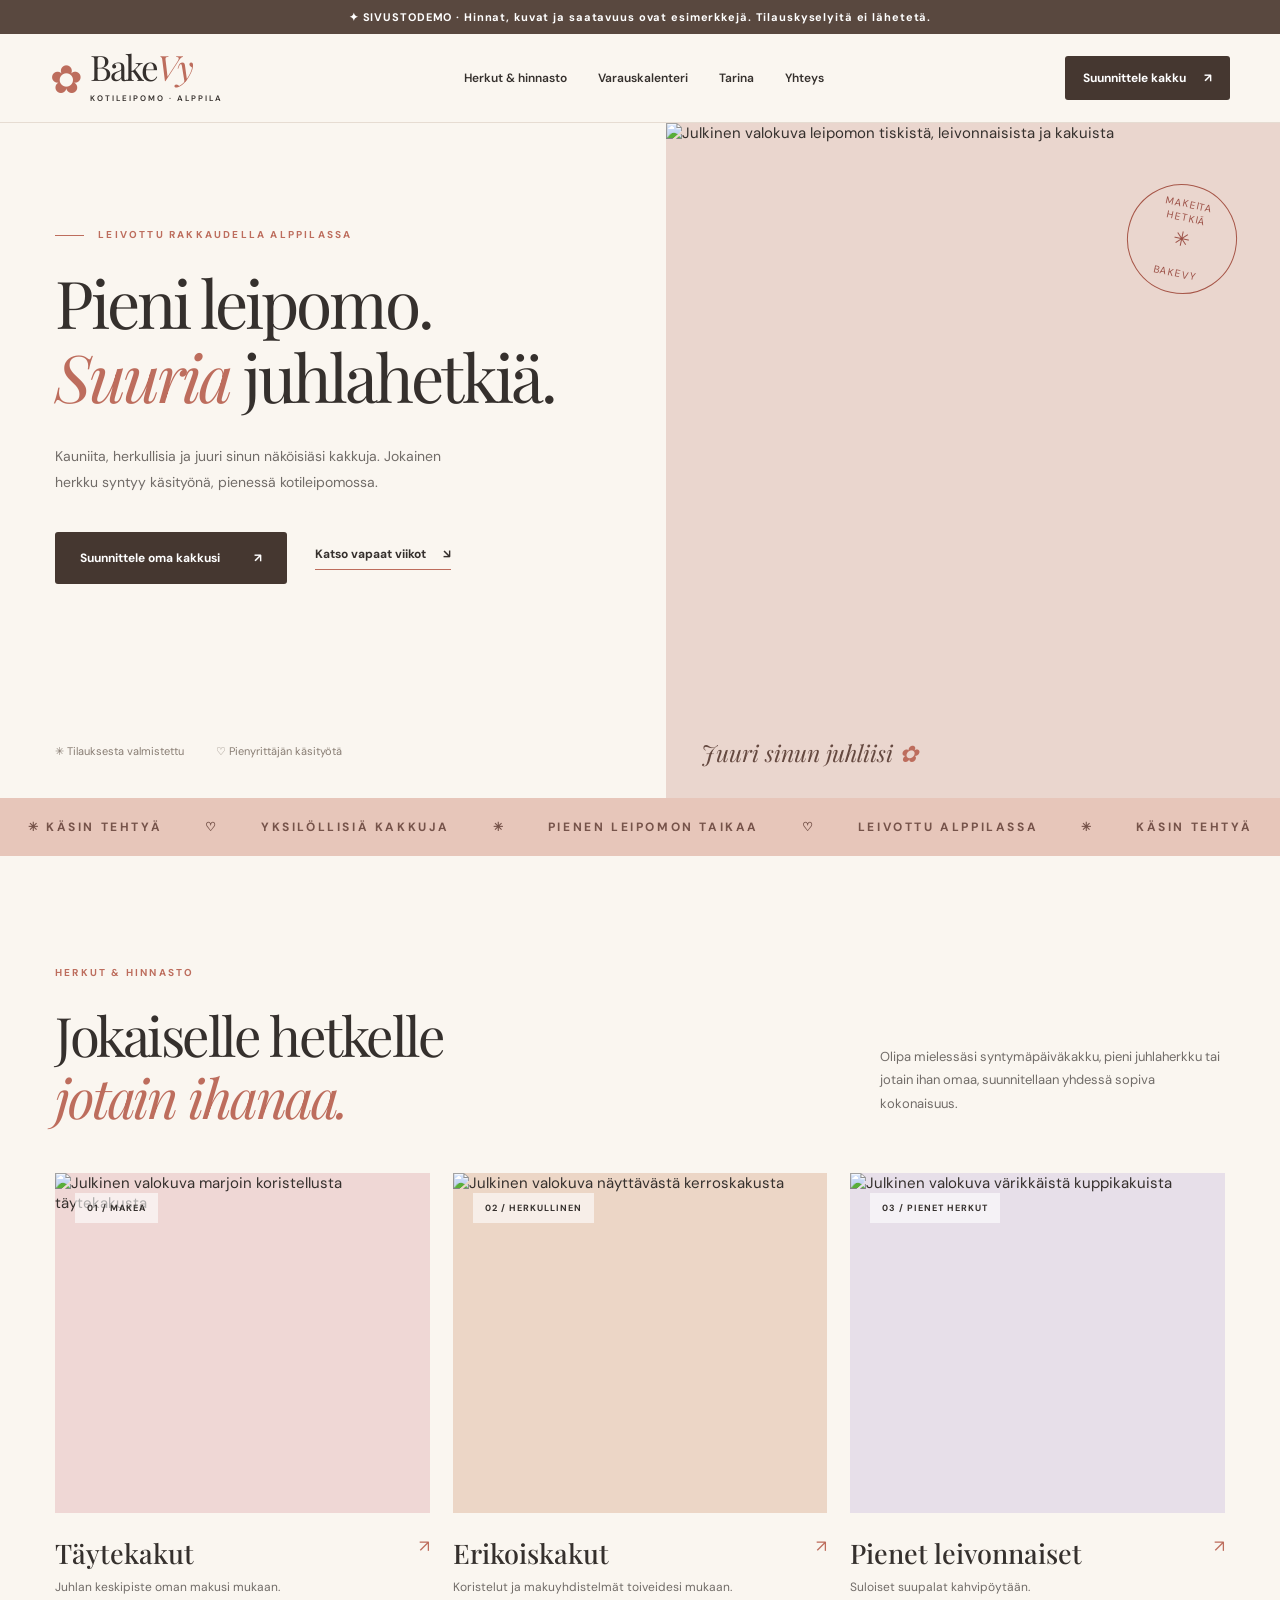
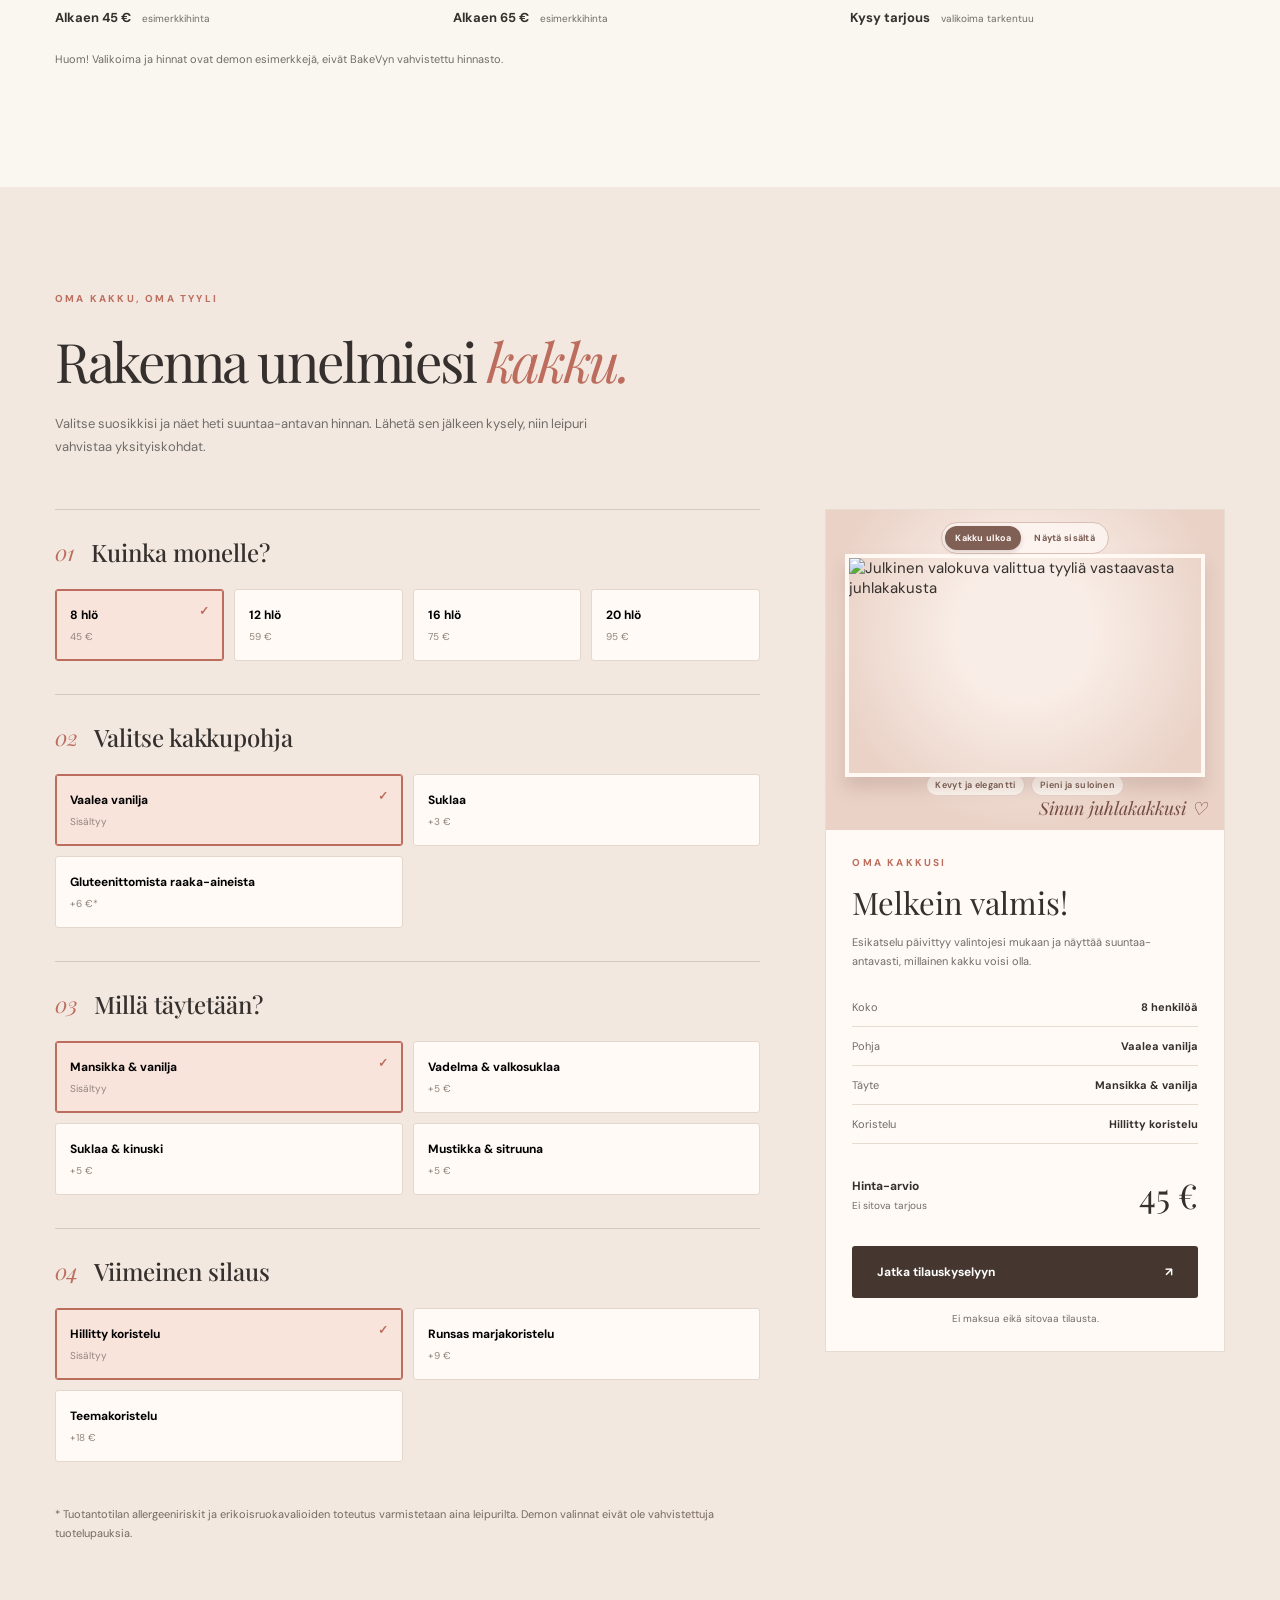
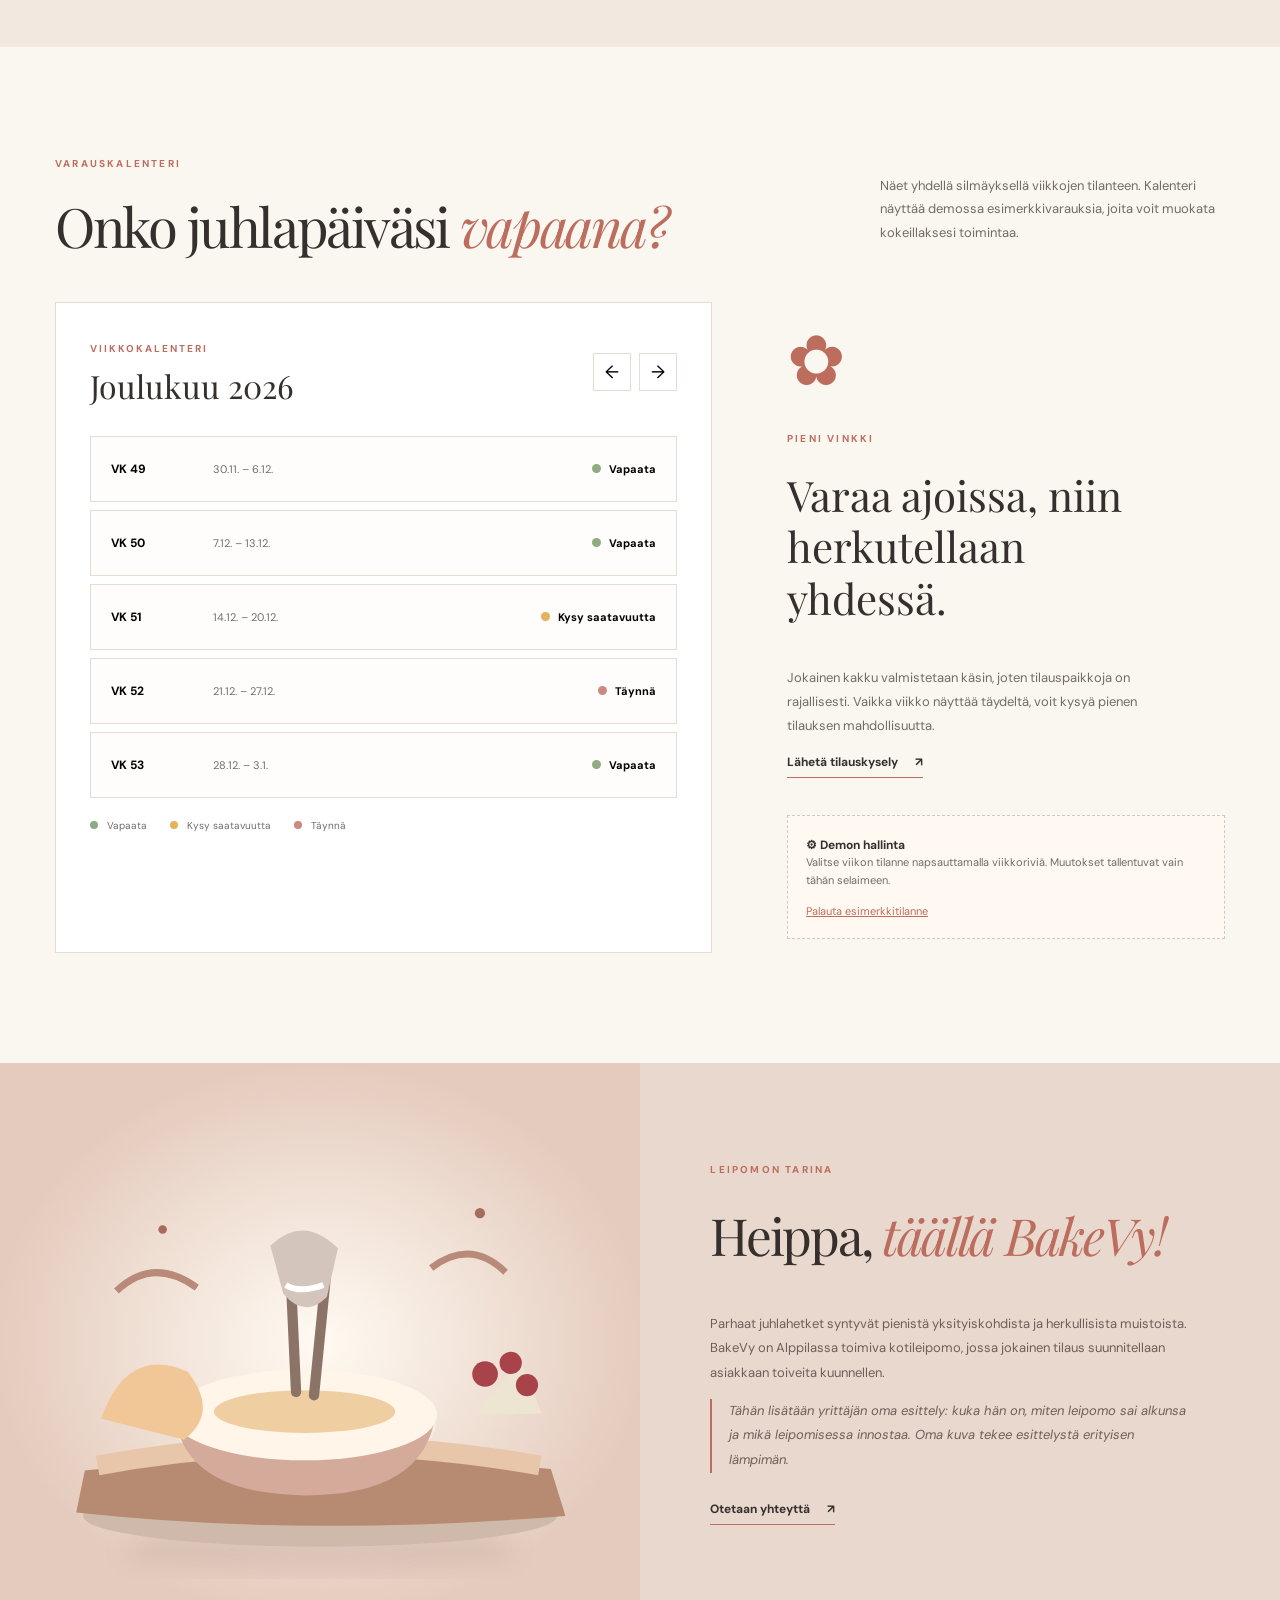
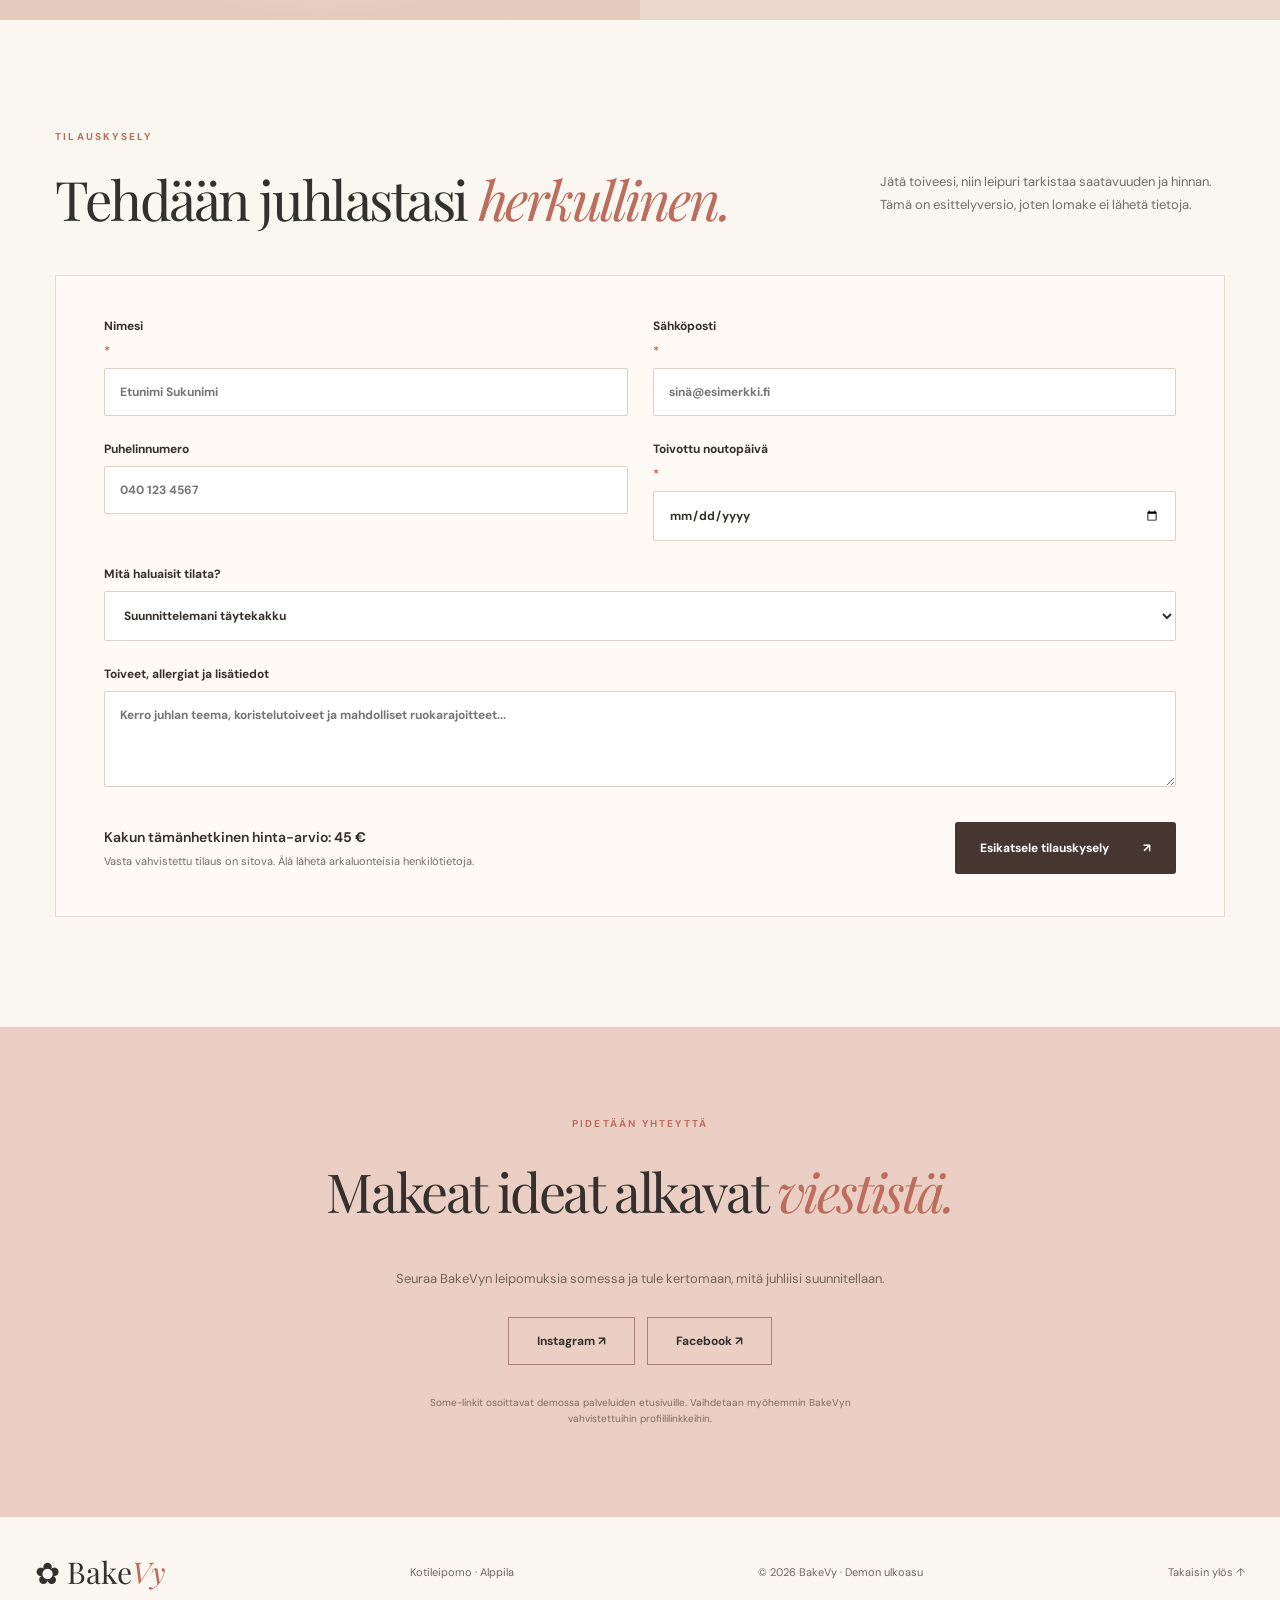
==== index.html @ 038b94c4 "Initial BakeVy demo" ====
<!doctype html>
<html lang="fi">
<head>
<meta charset="utf-8"><meta name="viewport" content="width=device-width, initial-scale=1"><meta name="theme-color" content="#f6eee6">
<title>BakeVy | Kotileipomo Alppilassa</title><meta name="description" content="BakeVy – käsintehtyjä kakkuja ja herkkuja Alppilasta. Suunnittele kakku ja lähetä tilauskysely.">
<link rel="stylesheet" href="styles.css">
</head>
<body>
<div class="demo-banner">✦ SIVUSTODEMO · Hinnat, kuvat ja saatavuus ovat esimerkkejä. Tilauskyselyitä ei lähetetä.</div>
<header class="site-header"><div class="navwrap"><a href="#alku" class="brand" aria-label="BakeVy etusivu"><span class="brand-icon">✿</span><span>Bake<span class="brand-italic">Vy</span><small>KOTILEIPOMO · ALPPILA</small></span></a><nav id="nav" aria-label="Päävalikko"><a href="#herkut">Herkut & hinnasto</a><a href="#kalenteri">Varauskalenteri</a><a href="#tarina">Tarina</a><a href="#yhteys">Yhteys</a></nav><div class="head-actions"><a href="#suunnittele" class="btn btn-dark small">Suunnittele kakku <span>↗</span></a><button class="menu-btn" id="menuBtn" aria-label="Avaa valikko" aria-expanded="false">☰</button></div></div></header>
<main>
<section class="hero" id="alku"><div class="hero-copy"><div class="eyebrow"><span class="line"></span> LEIVOTTU RAKKAUDELLA ALPPILASSA</div><h1>Pieni leipomo.<br><em>Suuria</em> juhlahetkiä.</h1><p>Kauniita, herkullisia ja juuri sinun näköisiäsi kakkuja. Jokainen herkku syntyy käsityönä, pienessä kotileipomossa.</p><div class="hero-actions"><a href="#suunnittele" class="btn btn-dark">Suunnittele oma kakkusi <span>↗</span></a><a class="underlink" href="#kalenteri">Katso vapaat viikot <span>↘</span></a></div><div class="hero-bottom"><span>✳ Tilauksesta valmistettu</span><span>♡ Pienyrittäjän käsityötä</span></div></div><div class="hero-image"><img src="assets/hero-cake.svg" alt="Kuvitettu marjoin koristeltu kerroskakku"><div class="seal">MAKEITA<br>HETKIÄ <span>✳</span><br>BAKEVY</div><div class="photo-note">Juuri sinun juhliisi <span>✿</span></div></div></section>
<section class="ticker" aria-label="Leipomon arvot"><div>✳ KÄSIN TEHTYÄ <span>♡</span> YKSILÖLLISIÄ KAKKUJA <span>✳</span> PIENEN LEIPOMON TAIKAA <span>♡</span> LEIVOTTU ALPPILASSA <span>✳</span> KÄSIN TEHTYÄ</div></section>
<section class="section products" id="herkut"><div class="section-top"><div><div class="eyebrow">HERKUT & HINNASTO</div><h2>Jokaiselle hetkelle<br><em>jotain ihanaa.</em></h2></div><p>Olipa mielessäsi syntymäpäiväkakku, pieni juhlaherkku tai jotain ihan omaa, suunnitellaan yhdessä sopiva kokonaisuus.</p></div><div class="product-grid"><article class="product-card"><div class="product-image pink"><img src="assets/berry-cake.svg" alt="Kuvitus marjatäytekakusta"><span class="product-number">01 / MAKEA</span></div><h3>Täytekakut <span>↗</span></h3><p>Juhlan keskipiste oman makusi mukaan.</p><div class="price">Alkaen 45 € <small>esimerkkihinta</small></div></article><article class="product-card"><div class="product-image peach"><img src="assets/chocolate-cake.svg" alt="Kuvitus suklaakakusta"><span class="product-number">02 / HERKULLINEN</span></div><h3>Erikoiskakut <span>↗</span></h3><p>Koristelut ja makuyhdistelmät toiveidesi mukaan.</p><div class="price">Alkaen 65 € <small>esimerkkihinta</small></div></article><article class="product-card"><div class="product-image lilac"><img src="assets/cupcakes.svg" alt="Kuvitus kuppikakuista"><span class="product-number">03 / PIENET HERKUT</span></div><h3>Pienet leivonnaiset <span>↗</span></h3><p>Suloiset suupalat kahvipöytään.</p><div class="price">Kysy tarjous <small>valikoima tarkentuu</small></div></article></div><p class="price-disclaimer">Huom! Valikoima ja hinnat ovat demon esimerkkejä, eivät BakeVyn vahvistettu hinnasto.</p></section>
<section class="builder-section" id="suunnittele"><div class="section builder-heading"><div class="eyebrow">OMA KAKKU, OMA TYYLI</div><h2>Rakenna unelmiesi <em>kakku.</em></h2><p>Valitse suosikkisi ja näet heti suuntaa-antavan hinnan. Lähetä sen jälkeen kysely, niin leipuri vahvistaa yksityiskohdat.</p></div><div class="builder-layout"><div class="builder-form"><div class="step"><div class="step-title"><span class="step-count">01</span><h3>Kuinka monelle?</h3></div><div class="choice-grid sizes" id="sizes"><button type="button" class="choice active" data-val="8" data-price="45">8 hlö <small>45 €</small></button><button type="button" class="choice" data-val="12" data-price="59">12 hlö <small>59 €</small></button><button type="button" class="choice" data-val="16" data-price="75">16 hlö <small>75 €</small></button><button type="button" class="choice" data-val="20" data-price="95">20 hlö <small>95 €</small></button></div></div><div class="step"><div class="step-title"><span class="step-count">02</span><h3>Valitse kakkupohja</h3></div><div class="choice-grid" id="bases"><button type="button" class="choice active" data-val="Vaalea vanilja" data-price="0">Vaalea vanilja <small>Sisältyy</small></button><button type="button" class="choice" data-val="Suklaa" data-price="3">Suklaa <small>+3 €</small></button><button type="button" class="choice" data-val="Gluteenittomista raaka-aineista" data-price="6">Gluteenittomista raaka-aineista <small>+6 €*</small></button></div></div><div class="step"><div class="step-title"><span class="step-count">03</span><h3>Millä täytetään?</h3></div><div class="choice-grid" id="fillings"><button type="button" class="choice active" data-val="Mansikka & vanilja" data-price="0">Mansikka & vanilja <small>Sisältyy</small></button><button type="button" class="choice" data-val="Vadelma & valkosuklaa" data-price="5">Vadelma & valkosuklaa <small>+5 €</small></button><button type="button" class="choice" data-val="Suklaa & kinuski" data-price="5">Suklaa & kinuski <small>+5 €</small></button><button type="button" class="choice" data-val="Mustikka & sitruuna" data-price="5">Mustikka & sitruuna <small>+5 €</small></button></div></div><div class="step"><div class="step-title"><span class="step-count">04</span><h3>Viimeinen silaus</h3></div><div class="choice-grid" id="decorations"><button type="button" class="choice active" data-val="Hillitty koristelu" data-price="0">Hillitty koristelu <small>Sisältyy</small></button><button type="button" class="choice" data-val="Runsas marjakoristelu" data-price="9">Runsas marjakoristelu <small>+9 €</small></button><button type="button" class="choice" data-val="Teemakoristelu" data-price="18">Teemakoristelu <small>+18 €</small></button></div></div><div class="allergy-note">* Tuotantotilan allergeeniriskit ja erikoisruokavalioiden toteutus varmistetaan aina leipurilta. Demon valinnat eivät ole vahvistettuja tuotelupauksia.</div></div><aside class="order-summary"><div class="summary-sticky"><div class="summary-art"><div class="cake-preview" aria-live="polite"><div class="cake-view-switch" role="group" aria-label="Kakkuesikatselun näkymä"><button type="button" class="cake-view active" data-cake-view="outside" aria-pressed="true">Kakku ulkoa</button><button type="button" class="cake-view" data-cake-view="inside" aria-pressed="false">Näytä sisältä</button></div><svg id="cakePreview" viewBox="0 0 420 270" role="img" aria-labelledby="cakePreviewTitle cakePreviewDesc"><title id="cakePreviewTitle">Esikatselu valitusta juhlakakusta</title><desc id="cakePreviewDesc">Valintoja vastaava, yksityiskohtainen kakku ulkoa tai poikkileikkauksena.</desc></svg><div class="preview-badges"><span id="sumMood">Kevyt ja elegantti</span><span id="sumStyle">Suuntaa antava kuvitus</span></div></div><span>Sinun juhlakakkusi ♡</span></div><div class="summary-body"><div class="eyebrow">OMA KAKKUSI</div><h3>Melkein valmis!</h3><p class="summary-note">Esikatselu päivittyy valintojesi mukaan ja näyttää suuntaa-antavasti, millainen kakku voisi olla.</p><dl><div><dt>Koko</dt><dd id="sumSize">8 henkilöä</dd></div><div><dt>Pohja</dt><dd id="sumBase">Vaalea vanilja</dd></div><div><dt>Täyte</dt><dd id="sumFilling">Mansikka & vanilja</dd></div><div><dt>Koristelu</dt><dd id="sumDecoration">Hillitty koristelu</dd></div></dl><div class="total"><span>Hinta-arvio <small>Ei sitova tarjous</small></span><strong id="totalPrice">45 €</strong></div><a href="#tilaus" class="btn btn-dark full" id="goOrder">Jatka tilauskyselyyn <span>↗</span></a><small>Ei maksua eikä sitovaa tilausta.</small></div></div></aside></div></section>
<section class="section calendar-section" id="kalenteri"><div class="section-top"><div><div class="eyebrow">VARAUSKALENTERI</div><h2>Onko juhlapäiväsi <em>vapaana?</em></h2></div><p>Näet yhdellä silmäyksellä viikkojen tilanteen. Kalenteri näyttää demossa esimerkkivarauksia, joita voit muokata kokeillaksesi toimintaa.</p></div><div class="calendar-layout"><div class="calendar-box"><div class="cal-head"><div><span class="cal-mini">VIIKKOKALENTERI</span><h3 id="monthLabel"></h3></div><div class="cal-nav"><button id="prevMonth" aria-label="Edellinen kuukausi">←</button><button id="nextMonth" aria-label="Seuraava kuukausi">→</button></div></div><div class="week-list" id="weekList"></div><div class="legend"><span><i class="dot available"></i> Vapaata</span><span><i class="dot limited"></i> Kysy saatavuutta</span><span><i class="dot full"></i> Täynnä</span></div></div><div class="calendar-side"><span class="calendar-flower">✿</span><div class="eyebrow">PIENI VINKKI</div><h3>Varaa ajoissa, niin herkutellaan yhdessä.</h3><p>Jokainen kakku valmistetaan käsin, joten tilauspaikkoja on rajallisesti. Vaikka viikko näyttää täydeltä, voit kysyä pienen tilauksen mahdollisuutta.</p><a href="#tilaus" class="underlink">Lähetä tilauskysely <span>↗</span></a><div class="calendar-admin"><b>⚙ Demon hallinta</b><p>Valitse viikon tilanne napsauttamalla viikkoriviä. Muutokset tallentuvat vain tähän selaimeen.</p><button id="resetWeeks" type="button">Palauta esimerkkitilanne</button></div></div></div></section>
<section class="story" id="tarina"><div class="story-visual"><img src="assets/baking-scene.svg" alt="Kuvitus leipomisesta ja käsityöstä"></div><div class="story-copy"><div class="eyebrow">LEIPOMON TARINA</div><h2>Heippa, <em>täällä BakeVy!</em></h2><p>Parhaat juhlahetket syntyvät pienistä yksityiskohdista ja herkullisista muistoista. BakeVy on Alppilassa toimiva kotileipomo, jossa jokainen tilaus suunnitellaan asiakkaan toiveita kuunnellen.</p><p class="placeholder-note">Tähän lisätään yrittäjän oma esittely: kuka hän on, miten leipomo sai alkunsa ja mikä leipomisessa innostaa. Oma kuva tekee esittelystä erityisen lämpimän.</p><a href="#yhteys" class="underlink">Otetaan yhteyttä <span>↗</span></a></div></section>
<section class="section order-section" id="tilaus"><div class="section-top"><div><div class="eyebrow">TILAUSKYSELY</div><h2>Tehdään juhlastasi <em>herkullinen.</em></h2></div><p>Jätä toiveesi, niin leipuri tarkistaa saatavuuden ja hinnan. Tämä on esittelyversio, joten lomake ei lähetä tietoja.</p></div><form id="orderForm" class="order-form"><div class="form-grid"><label>Nimesi <span>*</span><input name="name" required placeholder="Etunimi Sukunimi"></label><label>Sähköposti <span>*</span><input name="email" type="email" required placeholder="sinä@esimerkki.fi"></label><label>Puhelinnumero<input name="phone" type="tel" placeholder="040 123 4567"></label><label>Toivottu noutopäivä <span>*</span><input name="date" id="pickupDate" required type="date"></label><label class="wide">Mitä haluaisit tilata?<select name="type" id="orderType"><option>Suunnittelemani täytekakku</option><option>Erikoiskakku</option><option>Pienet leivonnaiset</option><option>Muu tilaus / kysymys</option></select></label><label class="wide">Toiveet, allergiat ja lisätiedot<textarea name="message" rows="4" placeholder="Kerro juhlan teema, koristelutoiveet ja mahdolliset ruokarajoitteet..."></textarea></label></div><div class="order-footer"><div><div class="form-estimate">Kakun tämänhetkinen hinta-arvio: <strong id="formTotal">45 €</strong></div><p>Vasta vahvistettu tilaus on sitova. Älä lähetä arkaluonteisia henkilötietoja.</p></div><button type="submit" class="btn btn-dark">Esikatsele tilauskysely <span>↗</span></button></div></form></section>
<section class="contact" id="yhteys"><div class="eyebrow">PIDETÄÄN YHTEYTTÄ</div><h2>Makeat ideat alkavat <em>viestistä.</em></h2><p>Seuraa BakeVyn leipomuksia somessa ja tule kertomaan, mitä juhliisi suunnitellaan.</p><div class="social-links"><a href="https://www.instagram.com/" target="_blank" rel="noopener">Instagram ↗</a><a href="https://www.facebook.com/" target="_blank" rel="noopener">Facebook ↗</a></div><small>Some-linkit osoittavat demossa palveluiden etusivuille. Vaihdetaan myöhemmin BakeVyn vahvistettuihin profiililinkkeihin.</small></section>
</main><footer><a class="footer-brand" href="#alku">✿ Bake<em>Vy</em></a><span>Kotileipomo · Alppila</span><span>© <span id="year"></span> BakeVy · Demon ulkoasu</span><a href="#alku">Takaisin ylös ↑</a></footer>
<dialog id="previewDialog"><div class="modal"><button class="close-modal" id="closeModal" aria-label="Sulje">✕</button><div class="eyebrow">TILAUSKYSELYN ESIKATSELU</div><h2>Valmis lähetettäväksi ♡</h2><p>Tämä on demo: tietoja ei lähetetty eikä tilausta tehty.</p><pre id="previewText"></pre><div class="modal-actions"><button type="button" class="btn btn-dark" id="copyOrder">Kopioi kyselyn tiedot</button><button type="button" class="btn btn-outline" id="dismissModal">Takaisin sivulle</button></div></div></dialog>
<script src="script.js"></script>
</body></html>
---- styles.css ----
@import url('https://fonts.googleapis.com/css2?family=DM+Sans:wght@400;500;600;700&family=Playfair+Display:ital,wght@0,400;0,500;0,600;1,400;1,500&display=swap');
/* Kakkugeneraattorin valokuvamaisempi esikatselu */
body .summary-art{height:320px;background:radial-gradient(circle at 50% 38%,#f9eee7 0 23%,#ead2c7 70%);padding:12px 16px 34px}body .cake-preview svg{max-width:360px;height:226px;filter:drop-shadow(0 11px 9px #79544a2b)}.cake-view-switch{z-index:1;display:flex;gap:3px;padding:3px;border:1px solid #d9bfb5;border-radius:999px;background:#fff9f5b8}.cake-view{border:0;border-radius:999px;padding:6px 10px;color:#77584f;background:transparent;font:700 9px 'DM Sans',sans-serif;letter-spacing:.03em}.cake-view.active{color:#fffaf7;background:#805f54;box-shadow:0 2px 5px #5b3d3533}body .preview-badges{gap:6px;margin-top:-3px}body .preview-badges span{background:#fff9f4d9;padding:4px 8px;font-size:9px}body .summary-art>span{bottom:10px;font-size:18px}
body .summary-art{height:320px;background:radial-gradient(circle at 50% 38%,#f9eee7 0 23%,#ead2c7 70%);padding:12px 16px 34px}body .cake-preview svg{max-width:360px;height:226px;filter:drop-shadow(0 11px 9px #79544a2b)}body .cake-preview .cake-photo{width:100%;max-width:360px;height:226px;display:block;object-fit:cover;border:4px solid #fff8f3;box-shadow:0 11px 16px #79544a33;transition:transform .35s ease,object-position .35s ease}.cake-view-switch{z-index:1;display:flex;gap:3px;padding:3px;border:1px solid #d9bfb5;border-radius:999px;background:#fff9f5b8}.cake-view{border:0;border-radius:999px;padding:6px 10px;color:#77584f;background:transparent;font:700 9px 'DM Sans',sans-serif;letter-spacing:.03em}.cake-view.active{color:#fffaf7;background:#805f54;box-shadow:0 2px 5px #5b3d3533}body .preview-badges{gap:6px;margin-top:-3px}body .preview-badges span{background:#fff9f4d9;padding:4px 8px;font-size:9px}body .summary-art>span{bottom:10px;font-size:18px}
:root{--cream:#faf6f0;--ink:#35302d;--muted:#716c68;--coral:#bd6d5d;--pink:#f1dcd6;--line:#e6dcd2;--sage:#d9e3d5}*{box-sizing:border-box}html{scroll-behavior:smooth}body{margin:0;background:var(--cream);color:var(--ink);font-family:'DM Sans',Arial,sans-serif;font-size:15px}button,input,select,textarea{font:inherit}button{cursor:pointer}a{color:inherit;text-decoration:none}img{display:block;max-width:100%}h1,h2,h3,p{margin-top:0}h1,h2,.story h2,.contact h2{font-family:'Playfair Display',Georgia,serif;font-weight:400;letter-spacing:-.045em}h1 em,h2 em{font-weight:400;color:var(--coral)}.demo-banner{text-align:center;background:#59483f;color:white;font-size:11px;font-weight:700;padding:10px 12px;letter-spacing:.08em}.site-header{position:sticky;top:0;z-index:10;background:#faf6f0f5;border-bottom:1px solid var(--line);backdrop-filter:blur(12px)}.navwrap{max-width:1370px;margin:auto;min-height:88px;padding:0 50px;display:flex;align-items:center;justify-content:space-between;gap:30px}.brand{display:flex;gap:9px;align-items:center;font-family:'Playfair Display',serif;font-size:35px;line-height:.8;letter-spacing:-2px}.brand-icon{color:var(--coral);font-size:39px}.brand-italic,.footer-brand em{font-style:italic;color:var(--coral)}.brand small{display:block;font:600 8px 'DM Sans',sans-serif;letter-spacing:2px;margin-top:12px}nav{display:flex;gap:31px}nav a{font-size:12px;font-weight:600}nav a:hover,.underlink:hover{color:var(--coral)}.head-actions{display:flex;align-items:center;gap:10px}.btn{border:0;border-radius:3px;display:inline-flex;align-items:center;justify-content:center;gap:34px;font-size:12px;font-weight:700;padding:18px 25px;transition:.2s}.btn:hover{transform:translateY(-2px)}.btn-dark{color:white;background:#453730}.btn-outline{border:1px solid var(--line);background:transparent}.btn.small{padding:14px 18px;gap:18px}.btn.full{width:100%;justify-content:space-between}.menu-btn{display:none;border:0;background:transparent;font-size:26px}.hero{min-height:675px;display:grid;grid-template-columns:52% 48%;max-width:1600px;margin:auto}.hero-copy{padding:105px 65px 40px max(55px,calc((100vw - 1290px)/2));display:flex;flex-direction:column;align-items:flex-start}.eyebrow{font-size:10px;letter-spacing:.22em;font-weight:700;color:var(--coral);margin-bottom:25px}.line{display:inline-block;width:29px;height:1px;background:var(--coral);vertical-align:middle;margin-right:10px}.hero h1{font-size:clamp(54px,5.15vw,83px);line-height:1.12;margin-bottom:30px}.hero-copy>p{max-width:430px;color:var(--muted);line-height:1.85;font-size:14px}.hero-actions{display:flex;gap:28px;align-items:center;margin-top:23px;flex-wrap:wrap}.underlink{font-size:12px;font-weight:700;border-bottom:1px solid var(--coral);padding-bottom:7px}.underlink span{margin-left:14px}.hero-bottom{margin-top:auto;display:flex;gap:32px;font-size:11px;color:#887d73;padding-top:45px}.hero-image{position:relative;background:#ead6ce;min-height:620px;overflow:hidden}.hero-image>img{width:100%;height:100%;object-fit:cover}.seal{position:absolute;top:9%;right:7%;width:110px;height:110px;border-radius:50%;border:1px solid #a75749;color:#9c5147;display:flex;flex-direction:column;justify-content:center;align-items:center;text-align:center;font-size:10px;letter-spacing:1px;line-height:1.4;transform:rotate(12deg)}.seal span{font-size:20px}.photo-note{position:absolute;bottom:30px;left:35px;color:#654940;font-family:'Playfair Display',serif;font-style:italic;font-size:23px}.photo-note span{color:var(--coral)}.ticker{background:#e7c6ba;color:#76534a;overflow:hidden;padding:21px 0;font-size:12px;letter-spacing:2.6px;font-weight:700;text-align:center;white-space:nowrap}.ticker span{margin:0 37px}.section{max-width:1370px;margin:auto;padding:110px 55px}.section-top{display:flex;justify-content:space-between;gap:60px;align-items:end;margin-bottom:45px}.section-top h2,.builder-heading h2{font-size:clamp(43px,4.25vw,66px);line-height:1.14;margin-bottom:0}.section-top>p{max-width:345px;line-height:1.8;color:var(--muted);font-size:13px}.product-grid{display:grid;grid-template-columns:repeat(3,1fr);gap:23px}.product-image{height:340px;position:relative;overflow:hidden}.product-image img{width:100%;height:100%;object-fit:cover;transition:transform .3s}.product-card:hover img{transform:scale(1.035)}.product-image.pink{background:#efd7d5}.product-image.peach{background:#ecd6c6}.product-image.lilac{background:#e7dfe9}.product-number{position:absolute;top:20px;left:20px;background:#fff9;padding:9px 12px;font-size:9px;font-weight:700;letter-spacing:1px}.product-card h3{margin:22px 0 8px;font-family:'Playfair Display',serif;font-size:27px;font-weight:500;display:flex;justify-content:space-between}.product-card h3 span{font:17px 'DM Sans',sans-serif;color:var(--coral)}.product-card p{font-size:12px;color:var(--muted);margin-bottom:14px}.price{font-size:13px;font-weight:700}.price small{font-size:10px;font-weight:400;color:var(--muted);margin-left:8px}.price-disclaimer{font-size:11px;color:var(--muted);margin-top:26px}.builder-section{background:#f2e8e0;padding:105px max(55px,calc((100vw - 1260px)/2))}.builder-heading{padding:0;margin:0 auto 50px}.builder-heading>p{max-width:550px;color:var(--muted);line-height:1.8;font-size:13px;margin-top:20px}.builder-layout{display:grid;grid-template-columns:minmax(0,1.5fr) minmax(290px,.85fr);gap:65px;max-width:1260px;margin:auto}.step{padding:26px 0 33px;border-top:1px solid #d7c9bf}.step-title{display:flex;align-items:center;gap:16px;margin-bottom:21px}.step-count{color:var(--coral);font:italic 22px 'Playfair Display',serif}.step h3{font:500 24px 'Playfair Display',serif;margin:0}.choice-grid{display:grid;grid-template-columns:repeat(2,1fr);gap:10px}.choice-grid.sizes{grid-template-columns:repeat(4,1fr)}.choice{background:#fffaf5;border:1px solid #e3d7ce;text-align:left;padding:17px 14px;min-height:70px;font-size:12px;font-weight:700;border-radius:3px;display:flex;flex-direction:column;justify-content:center;gap:7px}.choice small{font-size:10px;color:#91847c;font-weight:400}.choice.active{border:1.5px solid var(--coral);background:#f9e4dc;box-shadow:inset 0 0 0 1px var(--coral)}.choice.active:before{content:'✓';position:absolute;align-self:flex-end;margin-top:-28px;color:var(--coral)}.allergy-note{font-size:11px;line-height:1.7;color:#766960;padding-top:10px}.summary-sticky{position:sticky;top:120px;background:#fffaf6;border:1px solid var(--line)}.summary-art{height:260px;position:relative;background:#eddbd2;padding:16px 16px 34px;display:flex;align-items:center;justify-content:center;overflow:hidden}.cake-preview{width:100%;height:100%;display:flex;flex-direction:column;justify-content:center;align-items:center}.cake-preview svg{width:100%;max-width:320px;height:auto;display:block}.preview-badges{display:flex;gap:8px;flex-wrap:wrap;justify-content:center;margin-top:10px}.preview-badges span{position:static;background:#fff8f3;color:#75554b;border:1px solid #e6d4cc;border-radius:999px;padding:5px 10px;font:600 10px 'DM Sans',sans-serif;letter-spacing:.04em}.summary-art>span{position:absolute;bottom:12px;right:17px;font:italic 20px 'Playfair Display',serif;color:#744c44}.summary-body{padding:26px}.summary-body .eyebrow{margin-bottom:12px}.summary-body h3{font:400 31px 'Playfair Display',serif;margin-bottom:10px}.summary-note{font-size:11px;line-height:1.7;color:var(--muted);margin:0 0 18px}.summary-body dl{margin:0}.summary-body dl div{display:flex;justify-content:space-between;border-bottom:1px solid var(--line);padding:12px 0;gap:14px;font-size:11px}.summary-body dt{color:var(--muted)}.summary-body dd{margin:0;font-weight:700;text-align:right}.total{display:flex;align-items:center;justify-content:space-between;padding:28px 0;font-size:12px;font-weight:700}.total small{display:block;color:var(--muted);font-weight:400;margin-top:5px}.total strong{font:400 34px 'Playfair Display',serif}.summary-body>small{display:block;text-align:center;color:var(--muted);font-size:10px;margin-top:14px}.calendar-layout{display:grid;grid-template-columns:1.5fr 1fr;gap:75px}.calendar-box{border:1px solid var(--line);background:white;padding:34px}.cal-head{display:flex;justify-content:space-between;align-items:center;margin-bottom:29px}.cal-mini{color:var(--coral);font-size:10px;letter-spacing:2px;font-weight:700}.cal-head h3{font:400 32px 'Playfair Display',serif;margin:7px 0 0;text-transform:capitalize}.cal-nav{display:flex;gap:8px}.cal-nav button{border:1px solid var(--line);background:white;width:38px;height:38px;font-size:18px}.week-list{display:grid;gap:8px}.week-row{border:1px solid var(--line);background:#fffdfb;display:grid;grid-template-columns:90px 1fr 155px;align-items:center;padding:17px 20px;gap:12px;text-align:left;min-height:66px}.week-row:hover{border-color:var(--coral)}.week-row .week-no{font-weight:700;font-size:12px}.week-row .week-dates{font-size:11px;color:var(--muted)}.status{font-size:11px;font-weight:700;text-align:right}.status:before{content:'';display:inline-block;width:9px;height:9px;border-radius:50%;margin-right:8px}.status.available:before,.dot.available{background:#8fab82}.status.limited:before,.dot.limited{background:#e5b15d}.status.full:before,.dot.full{background:#cb8980}.legend{display:flex;gap:23px;flex-wrap:wrap;margin-top:21px;font-size:10px;color:var(--muted)}.dot{display:inline-block;width:8px;height:8px;border-radius:50%;margin-right:6px}.calendar-side{padding:14px 0}.calendar-flower{font-size:70px;color:var(--coral);font-weight:300;display:block;margin-bottom:25px}.calendar-side h3{font:400 42px/1.22 'Playfair Display',serif;max-width:360px}.calendar-side>p{color:var(--muted);line-height:1.85;max-width:360px;font-size:13px}.calendar-admin{border:1px dashed #d6c8bd;padding:18px;margin-top:44px;background:#fff9f2}.calendar-admin b{font-size:12px}.calendar-admin p{font-size:11px;line-height:1.6;color:var(--muted)}.calendar-admin button{border:0;text-decoration:underline;background:none;padding:0;font-size:11px;color:var(--coral)}.story{display:grid;grid-template-columns:1fr 1fr;background:#e8d8ce}.story-visual{min-height:530px;background:#e4cfc2}.story-visual img{width:100%;height:100%;object-fit:cover}.story-copy{padding:100px 14% 95px 11%;align-self:center}.story-copy h2{font-size:clamp(42px,4vw,62px)}.story-copy p{line-height:1.9;color:#6b605b;font-size:13px}.placeholder-note{border-left:2px solid var(--coral);padding-left:17px;font-style:italic}.story-copy .underlink{display:inline-block;margin-top:15px}.order-form{background:#fffaf6;border:1px solid var(--line);padding:42px 48px}.form-grid{display:grid;grid-template-columns:1fr 1fr;gap:25px}.form-grid label{display:flex;flex-direction:column;font-size:12px;font-weight:700;gap:9px}.form-grid label span{color:var(--coral)}.form-grid .wide{grid-column:1/-1}.form-grid input,.form-grid select,.form-grid textarea{padding:15px;border:1px solid #ddd0c6;background:white;border-radius:2px;color:var(--ink);outline-color:var(--coral)}.order-footer{display:flex;justify-content:space-between;align-items:center;gap:25px;margin-top:35px}.form-estimate{font-weight:600;font-size:14px}.order-footer p{font-size:11px;color:var(--muted);margin:8px 0 0}.contact{text-align:center;background:#ebcfc5;padding:90px 25px}.contact h2{font-size:clamp(41px,4.2vw,60px)}.contact p{font-size:13px;color:#74645d}.social-links{display:flex;justify-content:center;gap:12px;margin:30px 0}.social-links a{border:1px solid #a98376;padding:15px 28px;font-size:12px;font-weight:700}.contact small{display:block;color:#7c6a63;font-size:10px;max-width:440px;margin:auto;line-height:1.6}footer{display:flex;align-items:center;justify-content:space-between;gap:20px;padding:35px max(35px,calc((100vw - 1260px)/2));font-size:11px;color:#73675f}.footer-brand{font:30px 'Playfair Display',serif;color:var(--ink)}dialog{padding:0;border:0;border-radius:5px;max-width:min(620px,92vw);width:100%;box-shadow:0 20px 80px #33272050}dialog::backdrop{background:#1c1413aa}.modal{padding:36px;position:relative}.modal h2{font-size:39px}.modal p{color:var(--muted);font-size:13px}.modal pre{background:var(--cream);border:1px solid var(--line);padding:20px;white-space:pre-wrap;overflow:auto;font:12px/1.7 'DM Sans',sans-serif;max-height:330px}.modal-actions{display:flex;gap:12px;flex-wrap:wrap}.close-modal{position:absolute;right:19px;top:16px;border:0;background:transparent;font-size:23px}
@media(max-width:1080px){.navwrap{padding:0 24px}nav{gap:15px}.hero-copy{padding:80px 35px}.hero h1{font-size:62px}.section{padding:85px 35px}.builder-section{padding:80px 35px}.builder-layout{gap:30px}.calendar-layout{gap:35px}}@media(max-width:760px){.navwrap{min-height:70px;padding:0 18px}.brand{font-size:29px}.brand-icon{font-size:30px}.brand small{font-size:6px;margin-top:9px}.head-actions .btn{display:none}.menu-btn{display:block}nav{display:none;position:absolute;top:70px;left:0;right:0;background:var(--cream);padding:20px;flex-direction:column;box-shadow:0 12px 15px #0001}nav.open{display:flex}.hero{grid-template-columns:1fr}.hero-copy{padding:65px 25px 45px;min-height:460px}.hero h1{font-size:clamp(49px,9vw,72px)}.hero-bottom{gap:15px;flex-wrap:wrap}.hero-image{min-height:410px;max-height:510px}.section{padding:70px 23px}.section-top{display:block}.section-top>p{margin-top:25px}.product-grid{grid-template-columns:1fr;gap:40px}.product-image{height:310px}.builder-section{padding:70px 23px}.builder-layout{grid-template-columns:1fr}.choice-grid.sizes{grid-template-columns:repeat(2,1fr)}.summary-sticky{position:static}.summary-art{height:245px;padding:12px 12px 38px}.preview-badges{margin-top:6px}.calendar-layout{grid-template-columns:1fr}.calendar-box{padding:17px}.week-row{grid-template-columns:65px 1fr 108px;padding:13px 10px}.status{font-size:10px}.story{grid-template-columns:1fr}.story-visual{min-height:340px;height:340px}.story-copy{padding:65px 28px}.form-grid{grid-template-columns:1fr}.form-grid .wide{grid-column:auto}.order-form{padding:22px}.order-footer{align-items:stretch;flex-direction:column}footer{padding:30px 20px;flex-wrap:wrap}.ticker{font-size:10px}.ticker span{margin:0 10px}}@media(prefers-reduced-motion:reduce){html{scroll-behavior:auto}*{transition:none!important}}
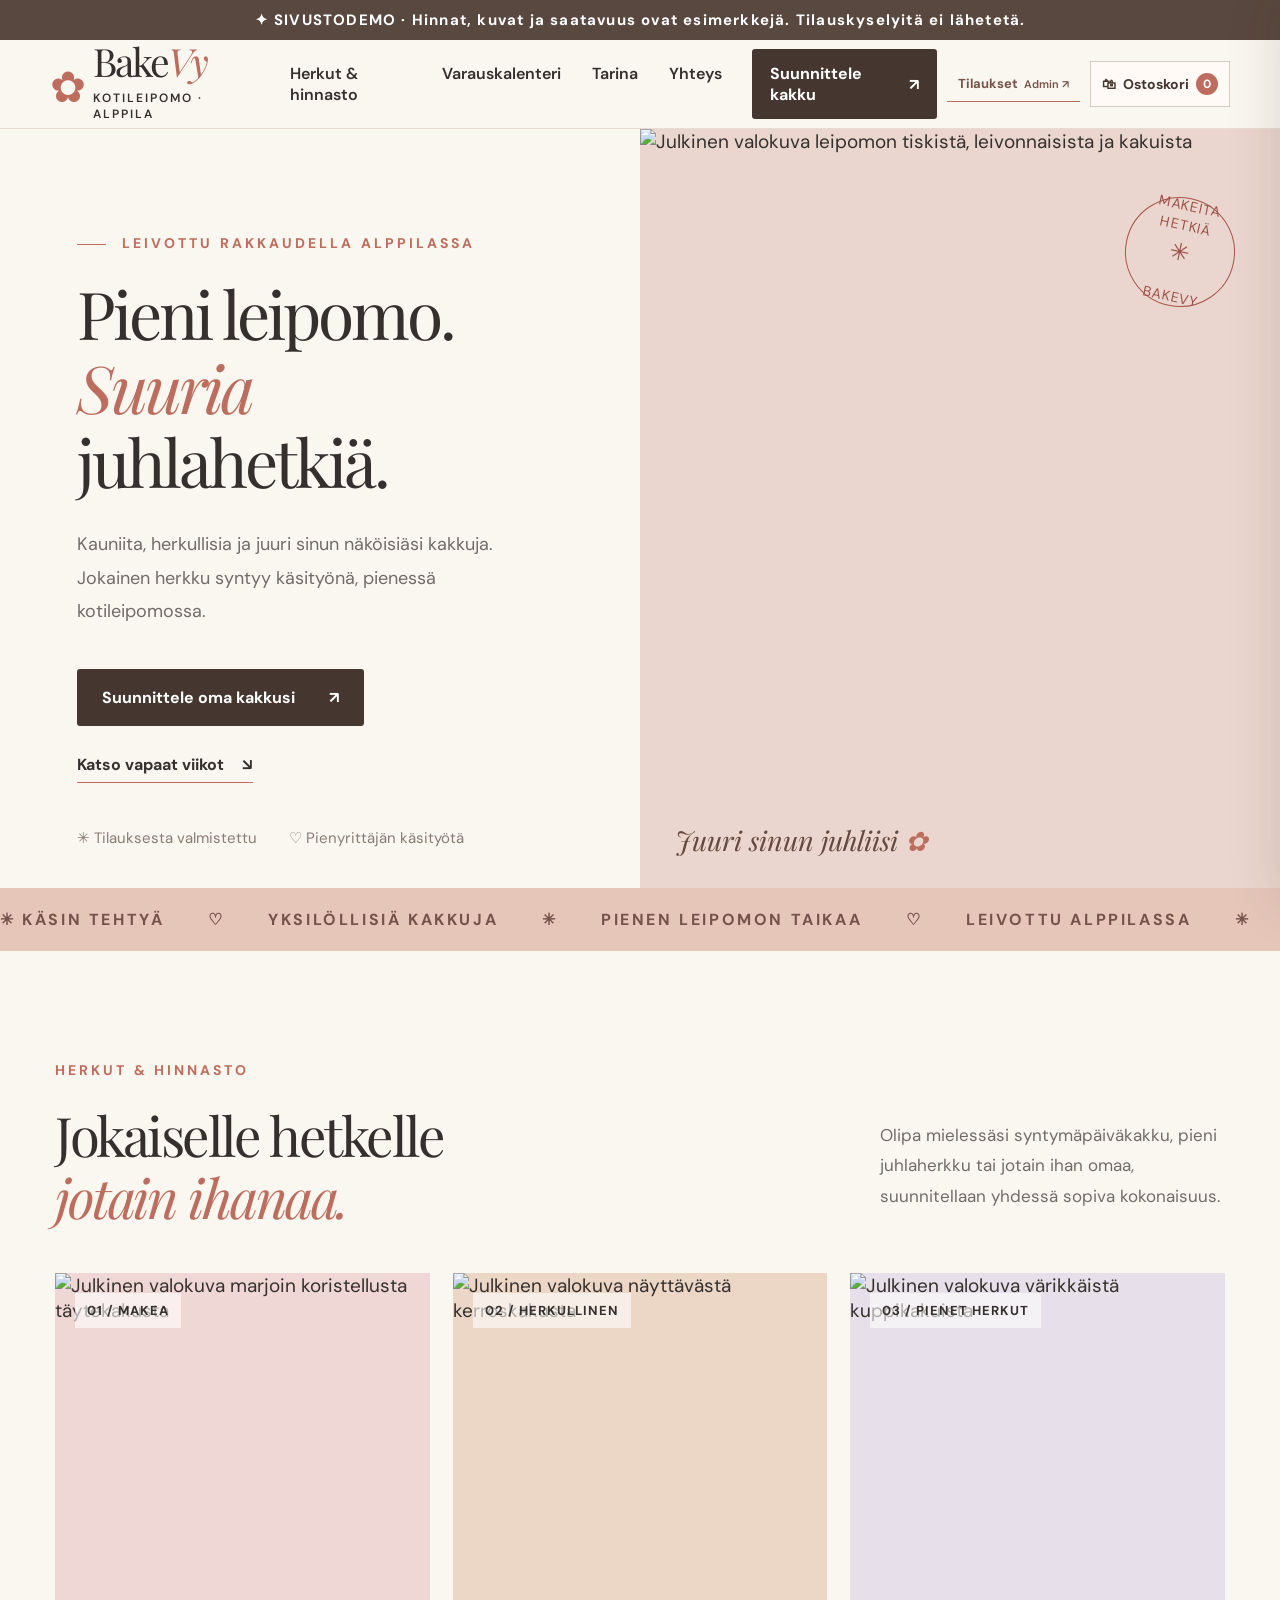
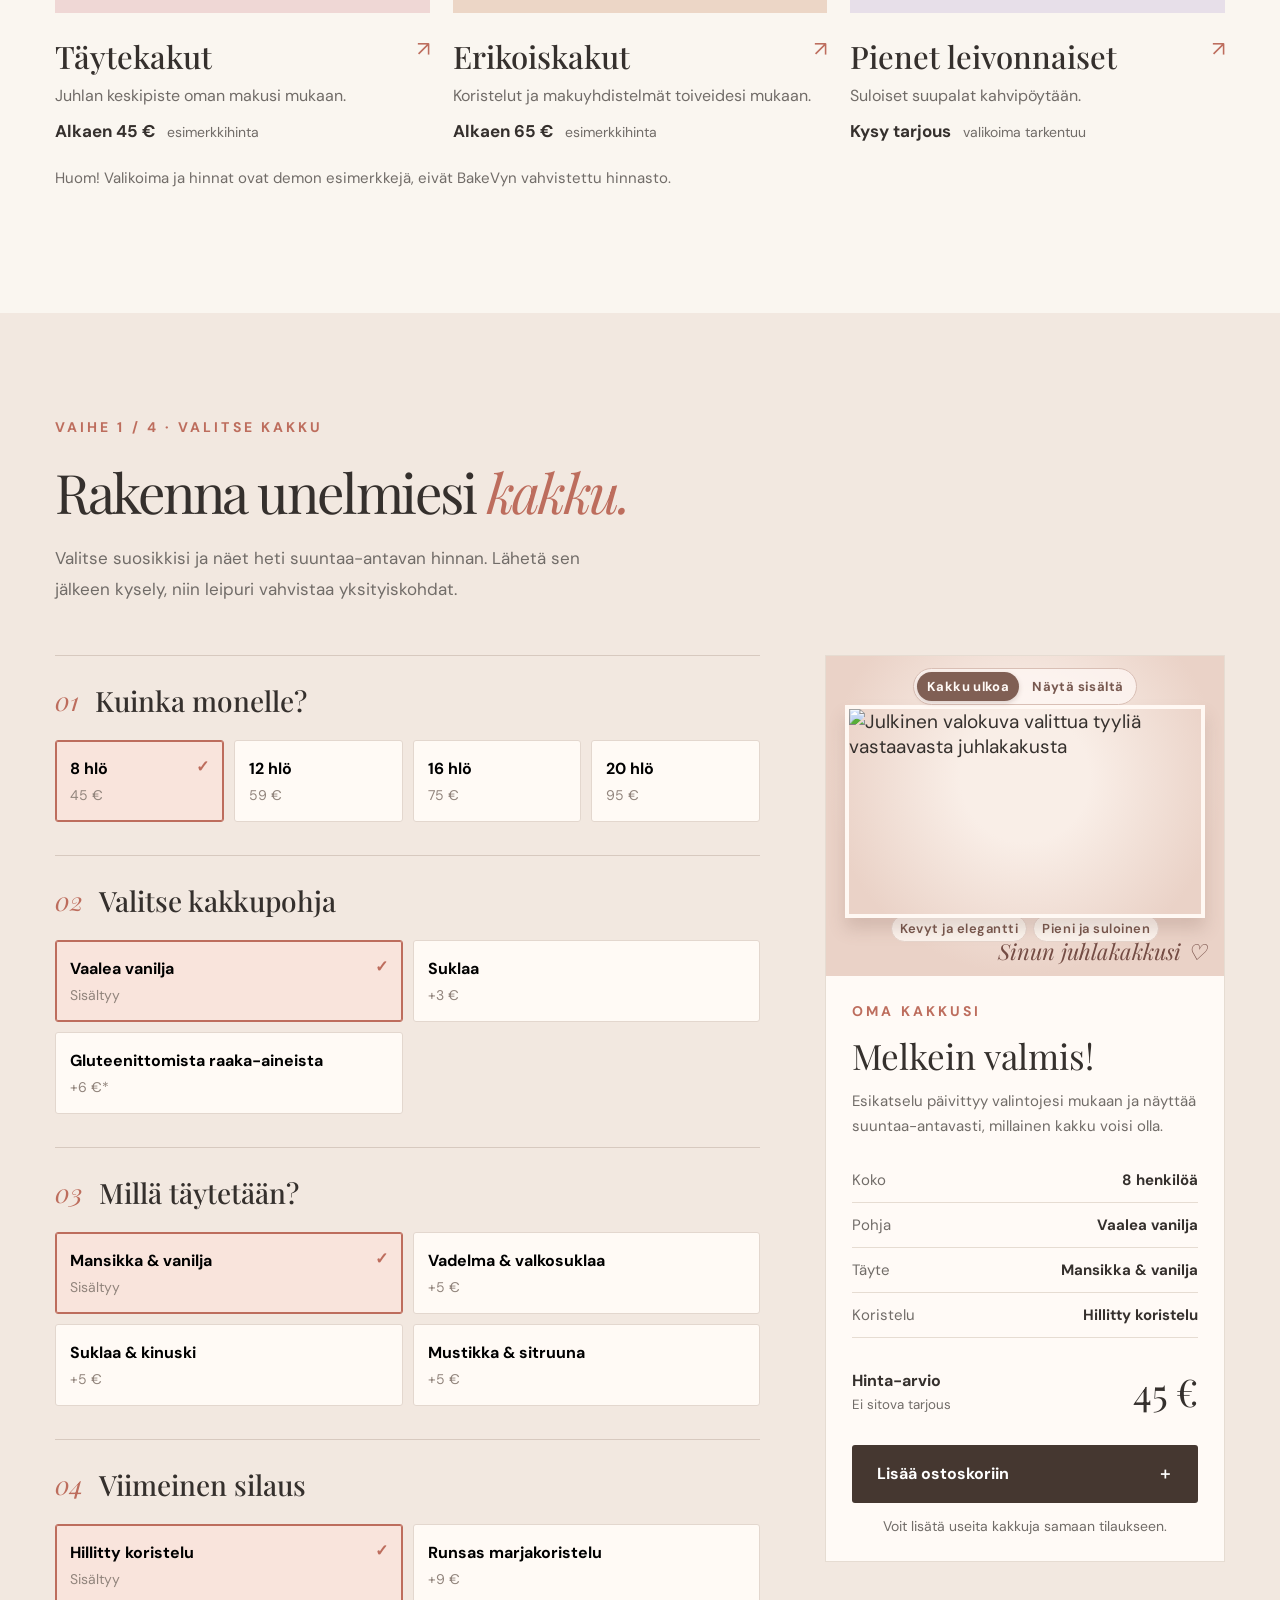
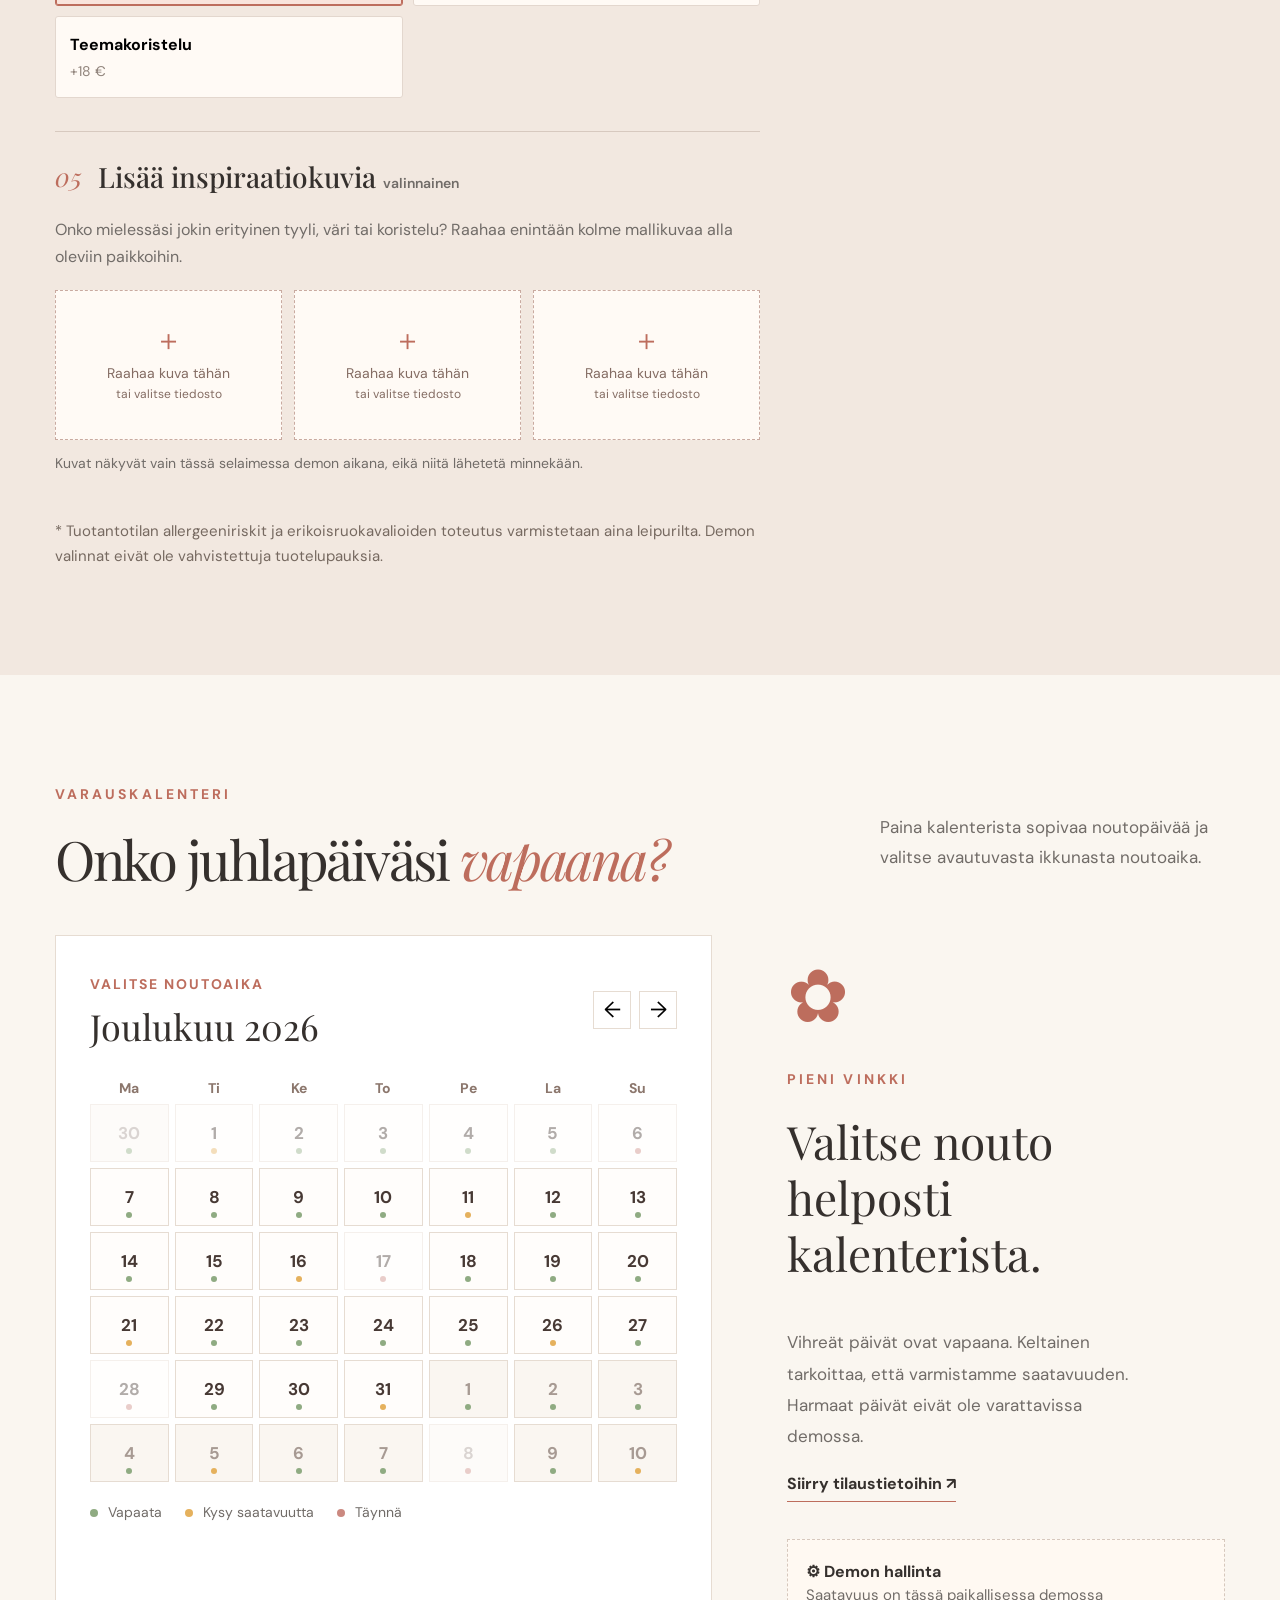
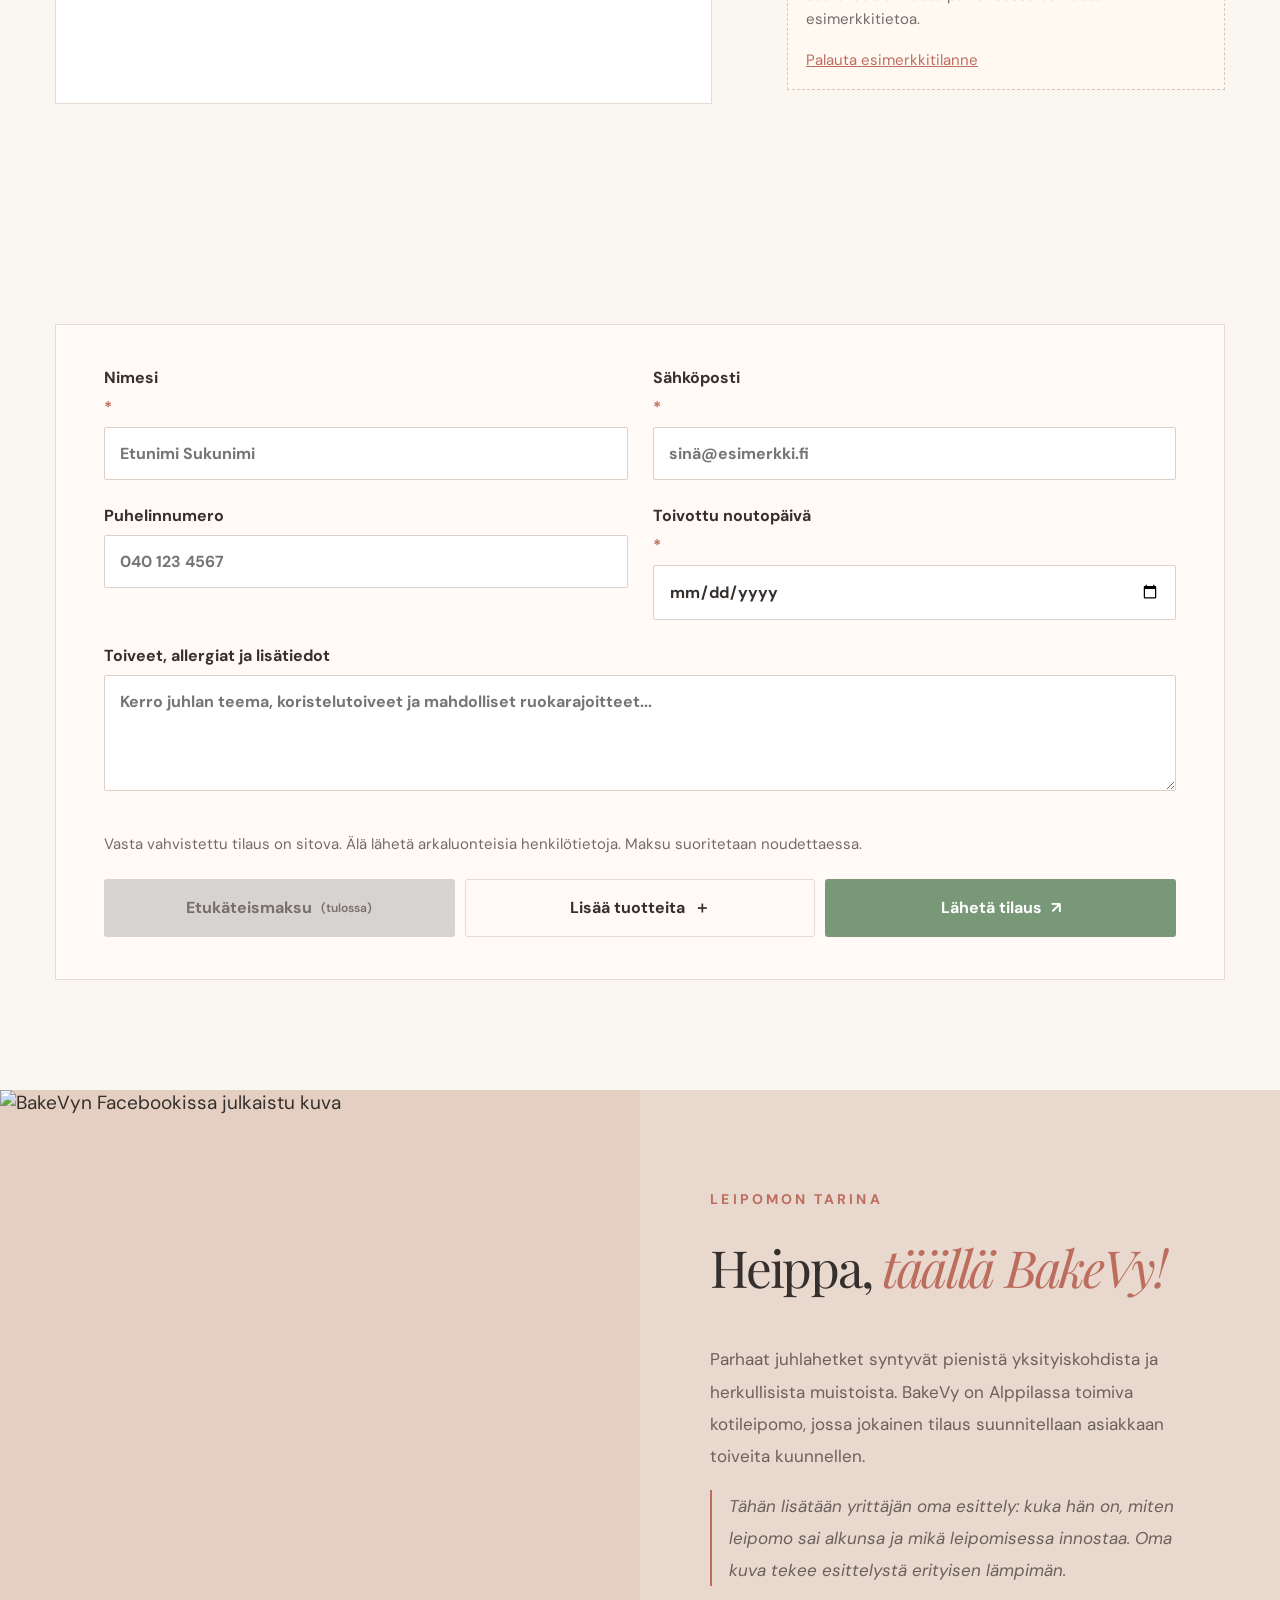
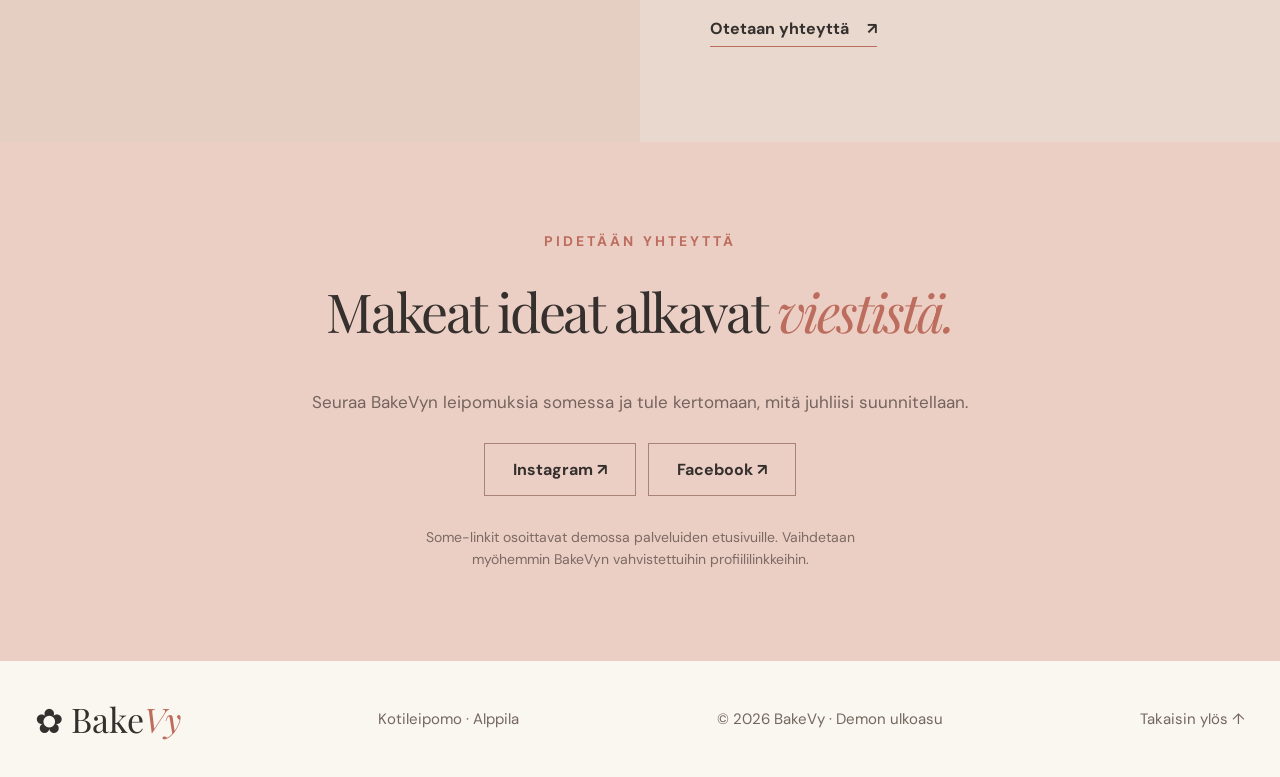
==== commit cf7963ac: "Add cart-based ordering and order admin view" ====
--- a/index.html
+++ b/index.html
@@ -1,23 +1,703 @@
 <!doctype html>
 <html lang="fi">
-<head>
-<meta charset="utf-8"><meta name="viewport" content="width=device-width, initial-scale=1"><meta name="theme-color" content="#f6eee6">
-<title>BakeVy | Kotileipomo Alppilassa</title><meta name="description" content="BakeVy – käsintehtyjä kakkuja ja herkkuja Alppilasta. Suunnittele kakku ja lähetä tilauskysely.">
-<link rel="stylesheet" href="styles.css">
-</head>
-<body>
-<div class="demo-banner">✦ SIVUSTODEMO · Hinnat, kuvat ja saatavuus ovat esimerkkejä. Tilauskyselyitä ei lähetetä.</div>
-<header class="site-header"><div class="navwrap"><a href="#alku" class="brand" aria-label="BakeVy etusivu"><span class="brand-icon">✿</span><span>Bake<span class="brand-italic">Vy</span><small>KOTILEIPOMO · ALPPILA</small></span></a><nav id="nav" aria-label="Päävalikko"><a href="#herkut">Herkut & hinnasto</a><a href="#kalenteri">Varauskalenteri</a><a href="#tarina">Tarina</a><a href="#yhteys">Yhteys</a></nav><div class="head-actions"><a href="#suunnittele" class="btn btn-dark small">Suunnittele kakku <span>↗</span></a><button class="menu-btn" id="menuBtn" aria-label="Avaa valikko" aria-expanded="false">☰</button></div></div></header>
-<main>
-<section class="hero" id="alku"><div class="hero-copy"><div class="eyebrow"><span class="line"></span> LEIVOTTU RAKKAUDELLA ALPPILASSA</div><h1>Pieni leipomo.<br><em>Suuria</em> juhlahetkiä.</h1><p>Kauniita, herkullisia ja juuri sinun näköisiäsi kakkuja. Jokainen herkku syntyy käsityönä, pienessä kotileipomossa.</p><div class="hero-actions"><a href="#suunnittele" class="btn btn-dark">Suunnittele oma kakkusi <span>↗</span></a><a class="underlink" href="#kalenteri">Katso vapaat viikot <span>↘</span></a></div><div class="hero-bottom"><span>✳ Tilauksesta valmistettu</span><span>♡ Pienyrittäjän käsityötä</span></div></div><div class="hero-image"><img src="assets/hero-cake.svg" alt="Kuvitettu marjoin koristeltu kerroskakku"><div class="seal">MAKEITA<br>HETKIÄ <span>✳</span><br>BAKEVY</div><div class="photo-note">Juuri sinun juhliisi <span>✿</span></div></div></section>
-<section class="ticker" aria-label="Leipomon arvot"><div>✳ KÄSIN TEHTYÄ <span>♡</span> YKSILÖLLISIÄ KAKKUJA <span>✳</span> PIENEN LEIPOMON TAIKAA <span>♡</span> LEIVOTTU ALPPILASSA <span>✳</span> KÄSIN TEHTYÄ</div></section>
-<section class="section products" id="herkut"><div class="section-top"><div><div class="eyebrow">HERKUT & HINNASTO</div><h2>Jokaiselle hetkelle<br><em>jotain ihanaa.</em></h2></div><p>Olipa mielessäsi syntymäpäiväkakku, pieni juhlaherkku tai jotain ihan omaa, suunnitellaan yhdessä sopiva kokonaisuus.</p></div><div class="product-grid"><article class="product-card"><div class="product-image pink"><img src="assets/berry-cake.svg" alt="Kuvitus marjatäytekakusta"><span class="product-number">01 / MAKEA</span></div><h3>Täytekakut <span>↗</span></h3><p>Juhlan keskipiste oman makusi mukaan.</p><div class="price">Alkaen 45 € <small>esimerkkihinta</small></div></article><article class="product-card"><div class="product-image peach"><img src="assets/chocolate-cake.svg" alt="Kuvitus suklaakakusta"><span class="product-number">02 / HERKULLINEN</span></div><h3>Erikoiskakut <span>↗</span></h3><p>Koristelut ja makuyhdistelmät toiveidesi mukaan.</p><div class="price">Alkaen 65 € <small>esimerkkihinta</small></div></article><article class="product-card"><div class="product-image lilac"><img src="assets/cupcakes.svg" alt="Kuvitus kuppikakuista"><span class="product-number">03 / PIENET HERKUT</span></div><h3>Pienet leivonnaiset <span>↗</span></h3><p>Suloiset suupalat kahvipöytään.</p><div class="price">Kysy tarjous <small>valikoima tarkentuu</small></div></article></div><p class="price-disclaimer">Huom! Valikoima ja hinnat ovat demon esimerkkejä, eivät BakeVyn vahvistettu hinnasto.</p></section>
-<section class="builder-section" id="suunnittele"><div class="section builder-heading"><div class="eyebrow">OMA KAKKU, OMA TYYLI</div><h2>Rakenna unelmiesi <em>kakku.</em></h2><p>Valitse suosikkisi ja näet heti suuntaa-antavan hinnan. Lähetä sen jälkeen kysely, niin leipuri vahvistaa yksityiskohdat.</p></div><div class="builder-layout"><div class="builder-form"><div class="step"><div class="step-title"><span class="step-count">01</span><h3>Kuinka monelle?</h3></div><div class="choice-grid sizes" id="sizes"><button type="button" class="choice active" data-val="8" data-price="45">8 hlö <small>45 €</small></button><button type="button" class="choice" data-val="12" data-price="59">12 hlö <small>59 €</small></button><button type="button" class="choice" data-val="16" data-price="75">16 hlö <small>75 €</small></button><button type="button" class="choice" data-val="20" data-price="95">20 hlö <small>95 €</small></button></div></div><div class="step"><div class="step-title"><span class="step-count">02</span><h3>Valitse kakkupohja</h3></div><div class="choice-grid" id="bases"><button type="button" class="choice active" data-val="Vaalea vanilja" data-price="0">Vaalea vanilja <small>Sisältyy</small></button><button type="button" class="choice" data-val="Suklaa" data-price="3">Suklaa <small>+3 €</small></button><button type="button" class="choice" data-val="Gluteenittomista raaka-aineista" data-price="6">Gluteenittomista raaka-aineista <small>+6 €*</small></button></div></div><div class="step"><div class="step-title"><span class="step-count">03</span><h3>Millä täytetään?</h3></div><div class="choice-grid" id="fillings"><button type="button" class="choice active" data-val="Mansikka & vanilja" data-price="0">Mansikka & vanilja <small>Sisältyy</small></button><button type="button" class="choice" data-val="Vadelma & valkosuklaa" data-price="5">Vadelma & valkosuklaa <small>+5 €</small></button><button type="button" class="choice" data-val="Suklaa & kinuski" data-price="5">Suklaa & kinuski <small>+5 €</small></button><button type="button" class="choice" data-val="Mustikka & sitruuna" data-price="5">Mustikka & sitruuna <small>+5 €</small></button></div></div><div class="step"><div class="step-title"><span class="step-count">04</span><h3>Viimeinen silaus</h3></div><div class="choice-grid" id="decorations"><button type="button" class="choice active" data-val="Hillitty koristelu" data-price="0">Hillitty koristelu <small>Sisältyy</small></button><button type="button" class="choice" data-val="Runsas marjakoristelu" data-price="9">Runsas marjakoristelu <small>+9 €</small></button><button type="button" class="choice" data-val="Teemakoristelu" data-price="18">Teemakoristelu <small>+18 €</small></button></div></div><div class="allergy-note">* Tuotantotilan allergeeniriskit ja erikoisruokavalioiden toteutus varmistetaan aina leipurilta. Demon valinnat eivät ole vahvistettuja tuotelupauksia.</div></div><aside class="order-summary"><div class="summary-sticky"><div class="summary-art"><div class="cake-preview" aria-live="polite"><div class="cake-view-switch" role="group" aria-label="Kakkuesikatselun näkymä"><button type="button" class="cake-view active" data-cake-view="outside" aria-pressed="true">Kakku ulkoa</button><button type="button" class="cake-view" data-cake-view="inside" aria-pressed="false">Näytä sisältä</button></div><svg id="cakePreview" viewBox="0 0 420 270" role="img" aria-labelledby="cakePreviewTitle cakePreviewDesc"><title id="cakePreviewTitle">Esikatselu valitusta juhlakakusta</title><desc id="cakePreviewDesc">Valintoja vastaava, yksityiskohtainen kakku ulkoa tai poikkileikkauksena.</desc></svg><div class="preview-badges"><span id="sumMood">Kevyt ja elegantti</span><span id="sumStyle">Suuntaa antava kuvitus</span></div></div><span>Sinun juhlakakkusi ♡</span></div><div class="summary-body"><div class="eyebrow">OMA KAKKUSI</div><h3>Melkein valmis!</h3><p class="summary-note">Esikatselu päivittyy valintojesi mukaan ja näyttää suuntaa-antavasti, millainen kakku voisi olla.</p><dl><div><dt>Koko</dt><dd id="sumSize">8 henkilöä</dd></div><div><dt>Pohja</dt><dd id="sumBase">Vaalea vanilja</dd></div><div><dt>Täyte</dt><dd id="sumFilling">Mansikka & vanilja</dd></div><div><dt>Koristelu</dt><dd id="sumDecoration">Hillitty koristelu</dd></div></dl><div class="total"><span>Hinta-arvio <small>Ei sitova tarjous</small></span><strong id="totalPrice">45 €</strong></div><a href="#tilaus" class="btn btn-dark full" id="goOrder">Jatka tilauskyselyyn <span>↗</span></a><small>Ei maksua eikä sitovaa tilausta.</small></div></div></aside></div></section>
-<section class="section calendar-section" id="kalenteri"><div class="section-top"><div><div class="eyebrow">VARAUSKALENTERI</div><h2>Onko juhlapäiväsi <em>vapaana?</em></h2></div><p>Näet yhdellä silmäyksellä viikkojen tilanteen. Kalenteri näyttää demossa esimerkkivarauksia, joita voit muokata kokeillaksesi toimintaa.</p></div><div class="calendar-layout"><div class="calendar-box"><div class="cal-head"><div><span class="cal-mini">VIIKKOKALENTERI</span><h3 id="monthLabel"></h3></div><div class="cal-nav"><button id="prevMonth" aria-label="Edellinen kuukausi">←</button><button id="nextMonth" aria-label="Seuraava kuukausi">→</button></div></div><div class="week-list" id="weekList"></div><div class="legend"><span><i class="dot available"></i> Vapaata</span><span><i class="dot limited"></i> Kysy saatavuutta</span><span><i class="dot full"></i> Täynnä</span></div></div><div class="calendar-side"><span class="calendar-flower">✿</span><div class="eyebrow">PIENI VINKKI</div><h3>Varaa ajoissa, niin herkutellaan yhdessä.</h3><p>Jokainen kakku valmistetaan käsin, joten tilauspaikkoja on rajallisesti. Vaikka viikko näyttää täydeltä, voit kysyä pienen tilauksen mahdollisuutta.</p><a href="#tilaus" class="underlink">Lähetä tilauskysely <span>↗</span></a><div class="calendar-admin"><b>⚙ Demon hallinta</b><p>Valitse viikon tilanne napsauttamalla viikkoriviä. Muutokset tallentuvat vain tähän selaimeen.</p><button id="resetWeeks" type="button">Palauta esimerkkitilanne</button></div></div></div></section>
-<section class="story" id="tarina"><div class="story-visual"><img src="assets/baking-scene.svg" alt="Kuvitus leipomisesta ja käsityöstä"></div><div class="story-copy"><div class="eyebrow">LEIPOMON TARINA</div><h2>Heippa, <em>täällä BakeVy!</em></h2><p>Parhaat juhlahetket syntyvät pienistä yksityiskohdista ja herkullisista muistoista. BakeVy on Alppilassa toimiva kotileipomo, jossa jokainen tilaus suunnitellaan asiakkaan toiveita kuunnellen.</p><p class="placeholder-note">Tähän lisätään yrittäjän oma esittely: kuka hän on, miten leipomo sai alkunsa ja mikä leipomisessa innostaa. Oma kuva tekee esittelystä erityisen lämpimän.</p><a href="#yhteys" class="underlink">Otetaan yhteyttä <span>↗</span></a></div></section>
-<section class="section order-section" id="tilaus"><div class="section-top"><div><div class="eyebrow">TILAUSKYSELY</div><h2>Tehdään juhlastasi <em>herkullinen.</em></h2></div><p>Jätä toiveesi, niin leipuri tarkistaa saatavuuden ja hinnan. Tämä on esittelyversio, joten lomake ei lähetä tietoja.</p></div><form id="orderForm" class="order-form"><div class="form-grid"><label>Nimesi <span>*</span><input name="name" required placeholder="Etunimi Sukunimi"></label><label>Sähköposti <span>*</span><input name="email" type="email" required placeholder="sinä@esimerkki.fi"></label><label>Puhelinnumero<input name="phone" type="tel" placeholder="040 123 4567"></label><label>Toivottu noutopäivä <span>*</span><input name="date" id="pickupDate" required type="date"></label><label class="wide">Mitä haluaisit tilata?<select name="type" id="orderType"><option>Suunnittelemani täytekakku</option><option>Erikoiskakku</option><option>Pienet leivonnaiset</option><option>Muu tilaus / kysymys</option></select></label><label class="wide">Toiveet, allergiat ja lisätiedot<textarea name="message" rows="4" placeholder="Kerro juhlan teema, koristelutoiveet ja mahdolliset ruokarajoitteet..."></textarea></label></div><div class="order-footer"><div><div class="form-estimate">Kakun tämänhetkinen hinta-arvio: <strong id="formTotal">45 €</strong></div><p>Vasta vahvistettu tilaus on sitova. Älä lähetä arkaluonteisia henkilötietoja.</p></div><button type="submit" class="btn btn-dark">Esikatsele tilauskysely <span>↗</span></button></div></form></section>
-<section class="contact" id="yhteys"><div class="eyebrow">PIDETÄÄN YHTEYTTÄ</div><h2>Makeat ideat alkavat <em>viestistä.</em></h2><p>Seuraa BakeVyn leipomuksia somessa ja tule kertomaan, mitä juhliisi suunnitellaan.</p><div class="social-links"><a href="https://www.instagram.com/" target="_blank" rel="noopener">Instagram ↗</a><a href="https://www.facebook.com/" target="_blank" rel="noopener">Facebook ↗</a></div><small>Some-linkit osoittavat demossa palveluiden etusivuille. Vaihdetaan myöhemmin BakeVyn vahvistettuihin profiililinkkeihin.</small></section>
-</main><footer><a class="footer-brand" href="#alku">✿ Bake<em>Vy</em></a><span>Kotileipomo · Alppila</span><span>© <span id="year"></span> BakeVy · Demon ulkoasu</span><a href="#alku">Takaisin ylös ↑</a></footer>
-<dialog id="previewDialog"><div class="modal"><button class="close-modal" id="closeModal" aria-label="Sulje">✕</button><div class="eyebrow">TILAUSKYSELYN ESIKATSELU</div><h2>Valmis lähetettäväksi ♡</h2><p>Tämä on demo: tietoja ei lähetetty eikä tilausta tehty.</p><pre id="previewText"></pre><div class="modal-actions"><button type="button" class="btn btn-dark" id="copyOrder">Kopioi kyselyn tiedot</button><button type="button" class="btn btn-outline" id="dismissModal">Takaisin sivulle</button></div></div></dialog>
-<script src="script.js"></script>
-</body></html>
+  <head>
+    <meta charset="utf-8" />
+    <meta name="viewport" content="width=device-width, initial-scale=1" />
+    <meta name="theme-color" content="#f6eee6" />
+    <title>BakeVy | Kotileipomo Alppilassa</title>
+    <meta
+      name="description"
+      content="BakeVy – käsintehtyjä kakkuja ja herkkuja Alppilasta. Suunnittele kakku ja lähetä tilauskysely."
+    />
+    <link rel="stylesheet" href="styles.css" />
+  </head>
+  <body>
+    <div class="demo-banner">
+      ✦ SIVUSTODEMO · Hinnat, kuvat ja saatavuus ovat esimerkkejä.
+      Tilauskyselyitä ei lähetetä.
+    </div>
+    <header class="site-header">
+      <div class="navwrap">
+        <a href="#alku" class="brand" aria-label="BakeVy etusivu"
+          ><span class="brand-icon">✿</span
+          ><span
+            >Bake<span class="brand-italic">Vy</span
+            ><small>KOTILEIPOMO · ALPPILA</small></span
+          ></a
+        >
+        <nav id="nav" aria-label="Päävalikko">
+          <a href="#herkut">Herkut & hinnasto</a
+          ><a href="#kalenteri">Varauskalenteri</a><a href="#tarina">Tarina</a
+          ><a href="#yhteys">Yhteys</a>
+        </nav>
+        <div class="head-actions">
+          <a href="#suunnittele" class="btn btn-dark small"
+            >Suunnittele kakku <span>↗</span></a
+          ><a href="tilaukset.html" class="admin-header-link"
+            >Tilaukset <span>Admin ↗</span></a
+          ><button
+            class="cart-button"
+            id="cartButton"
+            type="button"
+            aria-label="Avaa ostoskori"
+            aria-expanded="false"
+            aria-controls="cartDrawer"
+          >
+            <span aria-hidden="true">🛍</span
+            ><span class="cart-button-label">Ostoskori</span
+            ><b id="cartCount">0</b></button
+          ><button
+            class="menu-btn"
+            id="menuBtn"
+            aria-label="Avaa valikko"
+            aria-expanded="false"
+          >
+            ☰
+          </button>
+        </div>
+      </div>
+    </header>
+    <div class="cart-backdrop" id="cartBackdrop" hidden></div>
+    <aside
+      class="cart-drawer"
+      id="cartDrawer"
+      aria-label="Ostoskori"
+      aria-hidden="true"
+    >
+      <div class="cart-head">
+        <div>
+          <div class="eyebrow">OSTOSKORI</div>
+          <h2>Valitsemasi <em>kakut.</em></h2>
+        </div>
+        <button
+          type="button"
+          class="cart-close"
+          id="closeCart"
+          aria-label="Sulje ostoskori"
+        >
+          ×
+        </button>
+      </div>
+      <div class="cart-items" id="cartItems"></div>
+      <div class="cart-footer">
+        <p class="cart-pickup" id="cartPickup">
+          Noutoaikaa ei ole vielä valittu.
+        </p>
+        <div class="cart-total">
+          <span>Yhteensä <small>Hinta-arvio</small></span
+          ><strong id="cartTotal">0 €</strong>
+        </div>
+        <a href="#kalenteri" class="btn btn-dark full" id="cartCheckout"
+          >Valitse noutoaika <span>↘</span></a
+        >
+        <p>Valitse noutoaika ja yhteystiedot ennen maksun esikatselua.</p>
+      </div>
+    </aside>
+    <main>
+      <section class="hero" id="alku">
+        <div class="hero-copy">
+          <div class="eyebrow">
+            <span class="line"></span> LEIVOTTU RAKKAUDELLA ALPPILASSA
+          </div>
+          <h1>Pieni leipomo.<br /><em>Suuria</em> juhlahetkiä.</h1>
+          <p>
+            Kauniita, herkullisia ja juuri sinun näköisiäsi kakkuja. Jokainen
+            herkku syntyy käsityönä, pienessä kotileipomossa.
+          </p>
+          <div class="hero-actions">
+            <a href="#suunnittele" class="btn btn-dark"
+              >Suunnittele oma kakkusi <span>↗</span></a
+            ><a class="underlink" href="#kalenteri"
+              >Katso vapaat viikot <span>↘</span></a
+            >
+          </div>
+          <div class="hero-bottom">
+            <span>✳ Tilauksesta valmistettu</span
+            ><span>♡ Pienyrittäjän käsityötä</span>
+          </div>
+        </div>
+        <div class="hero-image">
+          <img
+            src="assets/hero-cake.svg"
+            alt="Kuvitettu marjoin koristeltu kerroskakku"
+          />
+          <div class="seal">MAKEITA<br />HETKIÄ <span>✳</span><br />BAKEVY</div>
+          <div class="photo-note">Juuri sinun juhliisi <span>✿</span></div>
+        </div>
+      </section>
+      <section class="ticker" aria-label="Leipomon arvot">
+        <div>
+          ✳ KÄSIN TEHTYÄ <span>♡</span> YKSILÖLLISIÄ KAKKUJA
+          <span>✳</span> PIENEN LEIPOMON TAIKAA <span>♡</span> LEIVOTTU
+          ALPPILASSA <span>✳</span> KÄSIN TEHTYÄ
+        </div>
+      </section>
+      <section class="section products" id="herkut">
+        <div class="section-top">
+          <div>
+            <div class="eyebrow">HERKUT & HINNASTO</div>
+            <h2>Jokaiselle hetkelle<br /><em>jotain ihanaa.</em></h2>
+          </div>
+          <p>
+            Olipa mielessäsi syntymäpäiväkakku, pieni juhlaherkku tai jotain
+            ihan omaa, suunnitellaan yhdessä sopiva kokonaisuus.
+          </p>
+        </div>
+        <div class="product-grid">
+          <article class="product-card">
+            <div class="product-image pink">
+              <img
+                src="assets/berry-cake.svg"
+                alt="Kuvitus marjatäytekakusta"
+              /><span class="product-number">01 / MAKEA</span>
+            </div>
+            <h3>Täytekakut <span>↗</span></h3>
+            <p>Juhlan keskipiste oman makusi mukaan.</p>
+            <div class="price">Alkaen 45 € <small>esimerkkihinta</small></div>
+          </article>
+          <article class="product-card">
+            <div class="product-image peach">
+              <img
+                src="assets/chocolate-cake.svg"
+                alt="Kuvitus suklaakakusta"
+              /><span class="product-number">02 / HERKULLINEN</span>
+            </div>
+            <h3>Erikoiskakut <span>↗</span></h3>
+            <p>Koristelut ja makuyhdistelmät toiveidesi mukaan.</p>
+            <div class="price">Alkaen 65 € <small>esimerkkihinta</small></div>
+          </article>
+          <article class="product-card">
+            <div class="product-image lilac">
+              <img src="assets/cupcakes.svg" alt="Kuvitus kuppikakuista" /><span
+                class="product-number"
+                >03 / PIENET HERKUT</span
+              >
+            </div>
+            <h3>Pienet leivonnaiset <span>↗</span></h3>
+            <p>Suloiset suupalat kahvipöytään.</p>
+            <div class="price">
+              Kysy tarjous <small>valikoima tarkentuu</small>
+            </div>
+          </article>
+        </div>
+        <p class="price-disclaimer">
+          Huom! Valikoima ja hinnat ovat demon esimerkkejä, eivät BakeVyn
+          vahvistettu hinnasto.
+        </p>
+      </section>
+      <section class="builder-section" id="suunnittele">
+        <div class="section builder-heading">
+          <div class="eyebrow">OMA KAKKU, OMA TYYLI</div>
+          <h2>Rakenna unelmiesi <em>kakku.</em></h2>
+          <p>
+            Valitse suosikkisi ja näet heti suuntaa-antavan hinnan. Lähetä sen
+            jälkeen kysely, niin leipuri vahvistaa yksityiskohdat.
+          </p>
+        </div>
+        <div class="builder-layout">
+          <div class="builder-form">
+            <div class="step">
+              <div class="step-title">
+                <span class="step-count">01</span>
+                <h3>Kuinka monelle?</h3>
+              </div>
+              <div class="choice-grid sizes" id="sizes">
+                <button
+                  type="button"
+                  class="choice active"
+                  data-val="8"
+                  data-price="45"
+                >
+                  8 hlö <small>45 €</small></button
+                ><button
+                  type="button"
+                  class="choice"
+                  data-val="12"
+                  data-price="59"
+                >
+                  12 hlö <small>59 €</small></button
+                ><button
+                  type="button"
+                  class="choice"
+                  data-val="16"
+                  data-price="75"
+                >
+                  16 hlö <small>75 €</small></button
+                ><button
+                  type="button"
+                  class="choice"
+                  data-val="20"
+                  data-price="95"
+                >
+                  20 hlö <small>95 €</small>
+                </button>
+              </div>
+            </div>
+            <div class="step">
+              <div class="step-title">
+                <span class="step-count">02</span>
+                <h3>Valitse kakkupohja</h3>
+              </div>
+              <div class="choice-grid" id="bases">
+                <button
+                  type="button"
+                  class="choice active"
+                  data-val="Vaalea vanilja"
+                  data-price="0"
+                >
+                  Vaalea vanilja <small>Sisältyy</small></button
+                ><button
+                  type="button"
+                  class="choice"
+                  data-val="Suklaa"
+                  data-price="3"
+                >
+                  Suklaa <small>+3 €</small></button
+                ><button
+                  type="button"
+                  class="choice"
+                  data-val="Gluteenittomista raaka-aineista"
+                  data-price="6"
+                >
+                  Gluteenittomista raaka-aineista <small>+6 €*</small>
+                </button>
+              </div>
+            </div>
+            <div class="step">
+              <div class="step-title">
+                <span class="step-count">03</span>
+                <h3>Millä täytetään?</h3>
+              </div>
+              <div class="choice-grid" id="fillings">
+                <button
+                  type="button"
+                  class="choice active"
+                  data-val="Mansikka & vanilja"
+                  data-price="0"
+                >
+                  Mansikka & vanilja <small>Sisältyy</small></button
+                ><button
+                  type="button"
+                  class="choice"
+                  data-val="Vadelma & valkosuklaa"
+                  data-price="5"
+                >
+                  Vadelma & valkosuklaa <small>+5 €</small></button
+                ><button
+                  type="button"
+                  class="choice"
+                  data-val="Suklaa & kinuski"
+                  data-price="5"
+                >
+                  Suklaa & kinuski <small>+5 €</small></button
+                ><button
+                  type="button"
+                  class="choice"
+                  data-val="Mustikka & sitruuna"
+                  data-price="5"
+                >
+                  Mustikka & sitruuna <small>+5 €</small>
+                </button>
+              </div>
+            </div>
+            <div class="step">
+              <div class="step-title">
+                <span class="step-count">04</span>
+                <h3>Viimeinen silaus</h3>
+              </div>
+              <div class="choice-grid" id="decorations">
+                <button
+                  type="button"
+                  class="choice active"
+                  data-val="Hillitty koristelu"
+                  data-price="0"
+                >
+                  Hillitty koristelu <small>Sisältyy</small></button
+                ><button
+                  type="button"
+                  class="choice"
+                  data-val="Runsas marjakoristelu"
+                  data-price="9"
+                >
+                  Runsas marjakoristelu <small>+9 €</small></button
+                ><button
+                  type="button"
+                  class="choice"
+                  data-val="Teemakoristelu"
+                  data-price="18"
+                >
+                  Teemakoristelu <small>+18 €</small>
+                </button>
+              </div>
+            </div>
+            <div class="step inspiration-step">
+              <div class="step-title">
+                <span class="step-count">05</span>
+                <h3>Lisää inspiraatiokuvia <small>valinnainen</small></h3>
+              </div>
+              <p>
+                Onko mielessäsi jokin erityinen tyyli, väri tai koristelu?
+                Raahaa enintään kolme mallikuvaa alla oleviin paikkoihin.
+              </p>
+              <div
+                class="inspiration-uploads"
+                id="inspirationUploads"
+                aria-label="Inspiraatiokuvien lisäys"
+              >
+                <label class="image-slot" data-slot="1"
+                  ><input
+                    type="file"
+                    accept="image/*"
+                    aria-label="Lisää inspiraatiokuva 1"
+                  /><span class="slot-empty"
+                    ><b>＋</b>Raahaa kuva tähän<br /><small
+                      >tai valitse tiedosto</small
+                    ></span
+                  ><img hidden alt="Inspiraatiokuva 1" /><button
+                    type="button"
+                    class="remove-image"
+                    hidden
+                    aria-label="Poista inspiraatiokuva 1"
+                  >
+                    ×
+                  </button></label
+                >
+                <label class="image-slot" data-slot="2"
+                  ><input
+                    type="file"
+                    accept="image/*"
+                    aria-label="Lisää inspiraatiokuva 2"
+                  /><span class="slot-empty"
+                    ><b>＋</b>Raahaa kuva tähän<br /><small
+                      >tai valitse tiedosto</small
+                    ></span
+                  ><img hidden alt="Inspiraatiokuva 2" /><button
+                    type="button"
+                    class="remove-image"
+                    hidden
+                    aria-label="Poista inspiraatiokuva 2"
+                  >
+                    ×
+                  </button></label
+                >
+                <label class="image-slot" data-slot="3"
+                  ><input
+                    type="file"
+                    accept="image/*"
+                    aria-label="Lisää inspiraatiokuva 3"
+                  /><span class="slot-empty"
+                    ><b>＋</b>Raahaa kuva tähän<br /><small
+                      >tai valitse tiedosto</small
+                    ></span
+                  ><img hidden alt="Inspiraatiokuva 3" /><button
+                    type="button"
+                    class="remove-image"
+                    hidden
+                    aria-label="Poista inspiraatiokuva 3"
+                  >
+                    ×
+                  </button></label
+                >
+              </div>
+              <p class="upload-hint">
+                Kuvat näkyvät vain tässä selaimessa demon aikana, eikä niitä
+                lähetetä minnekään.
+              </p>
+            </div>
+            <div class="allergy-note">
+              * Tuotantotilan allergeeniriskit ja erikoisruokavalioiden toteutus
+              varmistetaan aina leipurilta. Demon valinnat eivät ole
+              vahvistettuja tuotelupauksia.
+            </div>
+          </div>
+          <aside class="order-summary">
+            <div class="summary-sticky">
+              <div class="summary-art">
+                <div class="cake-preview" aria-live="polite">
+                  <div
+                    class="cake-view-switch"
+                    role="group"
+                    aria-label="Kakkuesikatselun näkymä"
+                  >
+                    <button
+                      type="button"
+                      class="cake-view active"
+                      data-cake-view="outside"
+                      aria-pressed="true"
+                    >
+                      Kakku ulkoa</button
+                    ><button
+                      type="button"
+                      class="cake-view"
+                      data-cake-view="inside"
+                      aria-pressed="false"
+                    >
+                      Näytä sisältä
+                    </button>
+                  </div>
+                  <svg
+                    id="cakePreview"
+                    viewBox="0 0 420 270"
+                    role="img"
+                    aria-labelledby="cakePreviewTitle cakePreviewDesc"
+                  >
+                    <title id="cakePreviewTitle">
+                      Esikatselu valitusta juhlakakusta
+                    </title>
+                    <desc id="cakePreviewDesc">
+                      Valintoja vastaava, yksityiskohtainen kakku ulkoa tai
+                      poikkileikkauksena.
+                    </desc>
+                  </svg>
+                  <div class="preview-badges">
+                    <span id="sumMood">Kevyt ja elegantti</span
+                    ><span id="sumStyle">Suuntaa antava kuvitus</span>
+                  </div>
+                </div>
+                <span>Sinun juhlakakkusi ♡</span>
+              </div>
+              <div class="summary-body">
+                <div class="eyebrow">OMA KAKKUSI</div>
+                <h3>Melkein valmis!</h3>
+                <p class="summary-note">
+                  Esikatselu päivittyy valintojesi mukaan ja näyttää
+                  suuntaa-antavasti, millainen kakku voisi olla.
+                </p>
+                <dl>
+                  <div>
+                    <dt>Koko</dt>
+                    <dd id="sumSize">8 henkilöä</dd>
+                  </div>
+                  <div>
+                    <dt>Pohja</dt>
+                    <dd id="sumBase">Vaalea vanilja</dd>
+                  </div>
+                  <div>
+                    <dt>Täyte</dt>
+                    <dd id="sumFilling">Mansikka & vanilja</dd>
+                  </div>
+                  <div>
+                    <dt>Koristelu</dt>
+                    <dd id="sumDecoration">Hillitty koristelu</dd>
+                  </div>
+                </dl>
+                <div class="total">
+                  <span>Hinta-arvio <small>Ei sitova tarjous</small></span
+                  ><strong id="totalPrice">45 €</strong>
+                </div>
+                <button type="button" class="btn btn-dark full" id="addToCart">
+                  Lisää ostoskoriin <span>＋</span></button
+                ><small>Voit lisätä useita kakkuja samaan tilaukseen.</small>
+              </div>
+            </div>
+          </aside>
+        </div>
+      </section>
+      <section class="section calendar-section" id="kalenteri">
+        <div class="section-top">
+          <div>
+            <div class="eyebrow">VARAUSKALENTERI</div>
+            <h2>Onko juhlapäiväsi <em>vapaana?</em></h2>
+          </div>
+          <p>
+            Näet yhdellä silmäyksellä viikkojen tilanteen. Kalenteri näyttää
+            demossa esimerkkivarauksia, joita voit muokata kokeillaksesi
+            toimintaa.
+          </p>
+        </div>
+        <div class="calendar-layout">
+          <div class="calendar-box">
+            <div class="cal-head">
+              <div>
+                <span class="cal-mini">VIIKKOKALENTERI</span>
+                <h3 id="monthLabel"></h3>
+              </div>
+              <div class="cal-nav">
+                <button id="prevMonth" aria-label="Edellinen kuukausi">←</button
+                ><button id="nextMonth" aria-label="Seuraava kuukausi">
+                  →
+                </button>
+              </div>
+            </div>
+            <div class="week-list" id="weekList"></div>
+            <div class="legend">
+              <span><i class="dot available"></i> Vapaata</span
+              ><span><i class="dot limited"></i> Kysy saatavuutta</span
+              ><span><i class="dot full"></i> Täynnä</span>
+            </div>
+          </div>
+          <div class="calendar-side">
+            <span class="calendar-flower">✿</span>
+            <div class="eyebrow">PIENI VINKKI</div>
+            <h3>Varaa ajoissa, niin herkutellaan yhdessä.</h3>
+            <p>
+              Jokainen kakku valmistetaan käsin, joten tilauspaikkoja on
+              rajallisesti. Vaikka viikko näyttää täydeltä, voit kysyä pienen
+              tilauksen mahdollisuutta.
+            </p>
+            <a href="#tilaus" class="underlink"
+              >Lähetä tilauskysely <span>↗</span></a
+            >
+            <div class="calendar-admin">
+              <b>⚙ Demon hallinta</b>
+              <p>
+                Valitse viikon tilanne napsauttamalla viikkoriviä. Muutokset
+                tallentuvat vain tähän selaimeen.
+              </p>
+              <button id="resetWeeks" type="button">
+                Palauta esimerkkitilanne
+              </button>
+            </div>
+          </div>
+        </div>
+      </section>
+      <section class="story" id="tarina">
+        <div class="story-visual">
+          <img
+            src="assets/baking-scene.svg"
+            alt="Kuvitus leipomisesta ja käsityöstä"
+          />
+        </div>
+        <div class="story-copy">
+          <div class="eyebrow">LEIPOMON TARINA</div>
+          <h2>Heippa, <em>täällä BakeVy!</em></h2>
+          <p>
+            Parhaat juhlahetket syntyvät pienistä yksityiskohdista ja
+            herkullisista muistoista. BakeVy on Alppilassa toimiva kotileipomo,
+            jossa jokainen tilaus suunnitellaan asiakkaan toiveita kuunnellen.
+          </p>
+          <p class="placeholder-note">
+            Tähän lisätään yrittäjän oma esittely: kuka hän on, miten leipomo
+            sai alkunsa ja mikä leipomisessa innostaa. Oma kuva tekee
+            esittelystä erityisen lämpimän.
+          </p>
+          <a href="#yhteys" class="underlink"
+            >Otetaan yhteyttä <span>↗</span></a
+          >
+        </div>
+      </section>
+      <section class="section order-section" id="tilaus">
+        <form id="orderForm" class="order-form">
+          <div class="form-grid">
+            <label
+              >Nimesi <span>*</span
+              ><input
+                name="name"
+                required
+                placeholder="Etunimi Sukunimi" /></label
+            ><label
+              >Sähköposti <span>*</span
+              ><input
+                name="email"
+                type="email"
+                required
+                placeholder="sinä@esimerkki.fi" /></label
+            ><label
+              >Puhelinnumero<input
+                name="phone"
+                type="tel"
+                placeholder="040 123 4567" /></label
+            ><label
+              >Toivottu noutopäivä <span>*</span
+              ><input name="date" id="pickupDate" required type="date" /></label
+            ><label class="wide"
+              >Toiveet, allergiat ja lisätiedot<textarea
+                name="message"
+                rows="4"
+                placeholder="Kerro juhlan teema, koristelutoiveet ja mahdolliset ruokarajoitteet..."
+              ></textarea>
+            </label>
+          </div>
+          <div class="order-footer">
+            <div>
+              <p>
+                Vasta vahvistettu tilaus on sitova. Älä lähetä arkaluonteisia
+                henkilötietoja. Maksu suoritetaan noudettaessa.
+              </p>
+            </div>
+            <div class="order-actions">
+              <button
+                type="button"
+                class="btn btn-muted"
+                disabled
+                aria-disabled="true"
+              >
+                Etukäteismaksu <small>(tulossa)</small>
+              </button>
+              <a href="#suunnittele" class="btn btn-outline">
+                Lisää tuotteita <span>＋</span>
+              </a>
+              <button type="submit" class="btn btn-order-submit">
+                Lähetä tilaus <span>↗</span>
+              </button>
+            </div>
+          </div>
+        </form>
+      </section>
+      <section class="contact" id="yhteys">
+        <div class="eyebrow">PIDETÄÄN YHTEYTTÄ</div>
+        <h2>Makeat ideat alkavat <em>viestistä.</em></h2>
+        <p>
+          Seuraa BakeVyn leipomuksia somessa ja tule kertomaan, mitä juhliisi
+          suunnitellaan.
+        </p>
+        <div class="social-links">
+          <a href="https://www.instagram.com/" target="_blank" rel="noopener"
+            >Instagram ↗</a
+          ><a href="https://www.facebook.com/" target="_blank" rel="noopener"
+            >Facebook ↗</a
+          >
+        </div>
+        <small
+          >Some-linkit osoittavat demossa palveluiden etusivuille. Vaihdetaan
+          myöhemmin BakeVyn vahvistettuihin profiililinkkeihin.</small
+        >
+      </section>
+    </main>
+    <footer>
+      <a class="footer-brand" href="#alku">✿ Bake<em>Vy</em></a
+      ><span>Kotileipomo · Alppila</span
+      ><span>© <span id="year"></span> BakeVy · Demon ulkoasu</span
+      ><a href="#alku">Takaisin ylös ↑</a>
+    </footer>
+    <dialog
+      id="timeSlotDialog"
+      class="time-slot-dialog"
+      aria-labelledby="timeSlotHeading"
+    >
+      <div class="time-slot-modal">
+        <button
+          type="button"
+          class="close-modal"
+          id="closeTimeSlots"
+          aria-label="Sulje"
+        >
+          ✕
+        </button>
+        <div class="eyebrow">VALITSE NOUTOAIKA</div>
+        <h2 id="timeSlotHeading">Nouto <em id="timeSlotDate"></em></h2>
+        <p>Valitse sinulle sopiva noutoaika. Ajan valinta avaa ostoskorin.</p>
+        <div class="time-slot-grid" id="timeSlotGrid"></div>
+      </div>
+    </dialog>
+    <dialog id="previewDialog">
+      <div class="modal">
+        <button class="close-modal" id="closeModal" aria-label="Sulje">
+          ✕
+        </button>
+        <div class="eyebrow">TILAUSKYSELYN ESIKATSELU</div>
+        <h2>Valmis lähetettäväksi ♡</h2>
+        <p>Tämä on demo: tietoja ei lähetetty eikä tilausta tehty.</p>
+        <pre id="previewText"></pre>
+        <div class="modal-actions">
+          <button type="button" class="btn btn-dark" id="copyOrder">
+            Kopioi kyselyn tiedot</button
+          ><button type="button" class="btn btn-outline" id="dismissModal">
+            Takaisin sivulle
+          </button>
+        </div>
+      </div>
+    </dialog>
+    <script src="script.js"></script>
+  </body>
+</html>
--- a/styles.css
+++ b/styles.css
@@ -1,6 +1,29 @@
 @import url('https://fonts.googleapis.com/css2?family=DM+Sans:wght@400;500;600;700&family=Playfair+Display:ital,wght@0,400;0,500;0,600;1,400;1,500&display=swap');
 /* Kakkugeneraattorin valokuvamaisempi esikatselu */
-body .summary-art{height:320px;background:radial-gradient(circle at 50% 38%,#f9eee7 0 23%,#ead2c7 70%);padding:12px 16px 34px}body .cake-preview svg{max-width:360px;height:226px;filter:drop-shadow(0 11px 9px #79544a2b)}.cake-view-switch{z-index:1;display:flex;gap:3px;padding:3px;border:1px solid #d9bfb5;border-radius:999px;background:#fff9f5b8}.cake-view{border:0;border-radius:999px;padding:6px 10px;color:#77584f;background:transparent;font:700 9px 'DM Sans',sans-serif;letter-spacing:.03em}.cake-view.active{color:#fffaf7;background:#805f54;box-shadow:0 2px 5px #5b3d3533}body .preview-badges{gap:6px;margin-top:-3px}body .preview-badges span{background:#fff9f4d9;padding:4px 8px;font-size:9px}body .summary-art>span{bottom:10px;font-size:18px}
-body .summary-art{height:320px;background:radial-gradient(circle at 50% 38%,#f9eee7 0 23%,#ead2c7 70%);padding:12px 16px 34px}body .cake-preview svg{max-width:360px;height:226px;filter:drop-shadow(0 11px 9px #79544a2b)}body .cake-preview .cake-photo{width:100%;max-width:360px;height:226px;display:block;object-fit:cover;border:4px solid #fff8f3;box-shadow:0 11px 16px #79544a33;transition:transform .35s ease,object-position .35s ease}.cake-view-switch{z-index:1;display:flex;gap:3px;padding:3px;border:1px solid #d9bfb5;border-radius:999px;background:#fff9f5b8}.cake-view{border:0;border-radius:999px;padding:6px 10px;color:#77584f;background:transparent;font:700 9px 'DM Sans',sans-serif;letter-spacing:.03em}.cake-view.active{color:#fffaf7;background:#805f54;box-shadow:0 2px 5px #5b3d3533}body .preview-badges{gap:6px;margin-top:-3px}body .preview-badges span{background:#fff9f4d9;padding:4px 8px;font-size:9px}body .summary-art>span{bottom:10px;font-size:18px}
-:root{--cream:#faf6f0;--ink:#35302d;--muted:#716c68;--coral:#bd6d5d;--pink:#f1dcd6;--line:#e6dcd2;--sage:#d9e3d5}*{box-sizing:border-box}html{scroll-behavior:smooth}body{margin:0;background:var(--cream);color:var(--ink);font-family:'DM Sans',Arial,sans-serif;font-size:15px}button,input,select,textarea{font:inherit}button{cursor:pointer}a{color:inherit;text-decoration:none}img{display:block;max-width:100%}h1,h2,h3,p{margin-top:0}h1,h2,.story h2,.contact h2{font-family:'Playfair Display',Georgia,serif;font-weight:400;letter-spacing:-.045em}h1 em,h2 em{font-weight:400;color:var(--coral)}.demo-banner{text-align:center;background:#59483f;color:white;font-size:11px;font-weight:700;padding:10px 12px;letter-spacing:.08em}.site-header{position:sticky;top:0;z-index:10;background:#faf6f0f5;border-bottom:1px solid var(--line);backdrop-filter:blur(12px)}.navwrap{max-width:1370px;margin:auto;min-height:88px;padding:0 50px;display:flex;align-items:center;justify-content:space-between;gap:30px}.brand{display:flex;gap:9px;align-items:center;font-family:'Playfair Display',serif;font-size:35px;line-height:.8;letter-spacing:-2px}.brand-icon{color:var(--coral);font-size:39px}.brand-italic,.footer-brand em{font-style:italic;color:var(--coral)}.brand small{display:block;font:600 8px 'DM Sans',sans-serif;letter-spacing:2px;margin-top:12px}nav{display:flex;gap:31px}nav a{font-size:12px;font-weight:600}nav a:hover,.underlink:hover{color:var(--coral)}.head-actions{display:flex;align-items:center;gap:10px}.btn{border:0;border-radius:3px;display:inline-flex;align-items:center;justify-content:center;gap:34px;font-size:12px;font-weight:700;padding:18px 25px;transition:.2s}.btn:hover{transform:translateY(-2px)}.btn-dark{color:white;background:#453730}.btn-outline{border:1px solid var(--line);background:transparent}.btn.small{padding:14px 18px;gap:18px}.btn.full{width:100%;justify-content:space-between}.menu-btn{display:none;border:0;background:transparent;font-size:26px}.hero{min-height:675px;display:grid;grid-template-columns:52% 48%;max-width:1600px;margin:auto}.hero-copy{padding:105px 65px 40px max(55px,calc((100vw - 1290px)/2));display:flex;flex-direction:column;align-items:flex-start}.eyebrow{font-size:10px;letter-spacing:.22em;font-weight:700;color:var(--coral);margin-bottom:25px}.line{display:inline-block;width:29px;height:1px;background:var(--coral);vertical-align:middle;margin-right:10px}.hero h1{font-size:clamp(54px,5.15vw,83px);line-height:1.12;margin-bottom:30px}.hero-copy>p{max-width:430px;color:var(--muted);line-height:1.85;font-size:14px}.hero-actions{display:flex;gap:28px;align-items:center;margin-top:23px;flex-wrap:wrap}.underlink{font-size:12px;font-weight:700;border-bottom:1px solid var(--coral);padding-bottom:7px}.underlink span{margin-left:14px}.hero-bottom{margin-top:auto;display:flex;gap:32px;font-size:11px;color:#887d73;padding-top:45px}.hero-image{position:relative;background:#ead6ce;min-height:620px;overflow:hidden}.hero-image>img{width:100%;height:100%;object-fit:cover}.seal{position:absolute;top:9%;right:7%;width:110px;height:110px;border-radius:50%;border:1px solid #a75749;color:#9c5147;display:flex;flex-direction:column;justify-content:center;align-items:center;text-align:center;font-size:10px;letter-spacing:1px;line-height:1.4;transform:rotate(12deg)}.seal span{font-size:20px}.photo-note{position:absolute;bottom:30px;left:35px;color:#654940;font-family:'Playfair Display',serif;font-style:italic;font-size:23px}.photo-note span{color:var(--coral)}.ticker{background:#e7c6ba;color:#76534a;overflow:hidden;padding:21px 0;font-size:12px;letter-spacing:2.6px;font-weight:700;text-align:center;white-space:nowrap}.ticker span{margin:0 37px}.section{max-width:1370px;margin:auto;padding:110px 55px}.section-top{display:flex;justify-content:space-between;gap:60px;align-items:end;margin-bottom:45px}.section-top h2,.builder-heading h2{font-size:clamp(43px,4.25vw,66px);line-height:1.14;margin-bottom:0}.section-top>p{max-width:345px;line-height:1.8;color:var(--muted);font-size:13px}.product-grid{display:grid;grid-template-columns:repeat(3,1fr);gap:23px}.product-image{height:340px;position:relative;overflow:hidden}.product-image img{width:100%;height:100%;object-fit:cover;transition:transform .3s}.product-card:hover img{transform:scale(1.035)}.product-image.pink{background:#efd7d5}.product-image.peach{background:#ecd6c6}.product-image.lilac{background:#e7dfe9}.product-number{position:absolute;top:20px;left:20px;background:#fff9;padding:9px 12px;font-size:9px;font-weight:700;letter-spacing:1px}.product-card h3{margin:22px 0 8px;font-family:'Playfair Display',serif;font-size:27px;font-weight:500;display:flex;justify-content:space-between}.product-card h3 span{font:17px 'DM Sans',sans-serif;color:var(--coral)}.product-card p{font-size:12px;color:var(--muted);margin-bottom:14px}.price{font-size:13px;font-weight:700}.price small{font-size:10px;font-weight:400;color:var(--muted);margin-left:8px}.price-disclaimer{font-size:11px;color:var(--muted);margin-top:26px}.builder-section{background:#f2e8e0;padding:105px max(55px,calc((100vw - 1260px)/2))}.builder-heading{padding:0;margin:0 auto 50px}.builder-heading>p{max-width:550px;color:var(--muted);line-height:1.8;font-size:13px;margin-top:20px}.builder-layout{display:grid;grid-template-columns:minmax(0,1.5fr) minmax(290px,.85fr);gap:65px;max-width:1260px;margin:auto}.step{padding:26px 0 33px;border-top:1px solid #d7c9bf}.step-title{display:flex;align-items:center;gap:16px;margin-bottom:21px}.step-count{color:var(--coral);font:italic 22px 'Playfair Display',serif}.step h3{font:500 24px 'Playfair Display',serif;margin:0}.choice-grid{display:grid;grid-template-columns:repeat(2,1fr);gap:10px}.choice-grid.sizes{grid-template-columns:repeat(4,1fr)}.choice{background:#fffaf5;border:1px solid #e3d7ce;text-align:left;padding:17px 14px;min-height:70px;font-size:12px;font-weight:700;border-radius:3px;display:flex;flex-direction:column;justify-content:center;gap:7px}.choice small{font-size:10px;color:#91847c;font-weight:400}.choice.active{border:1.5px solid var(--coral);background:#f9e4dc;box-shadow:inset 0 0 0 1px var(--coral)}.choice.active:before{content:'✓';position:absolute;align-self:flex-end;margin-top:-28px;color:var(--coral)}.allergy-note{font-size:11px;line-height:1.7;color:#766960;padding-top:10px}.summary-sticky{position:sticky;top:120px;background:#fffaf6;border:1px solid var(--line)}.summary-art{height:260px;position:relative;background:#eddbd2;padding:16px 16px 34px;display:flex;align-items:center;justify-content:center;overflow:hidden}.cake-preview{width:100%;height:100%;display:flex;flex-direction:column;justify-content:center;align-items:center}.cake-preview svg{width:100%;max-width:320px;height:auto;display:block}.preview-badges{display:flex;gap:8px;flex-wrap:wrap;justify-content:center;margin-top:10px}.preview-badges span{position:static;background:#fff8f3;color:#75554b;border:1px solid #e6d4cc;border-radius:999px;padding:5px 10px;font:600 10px 'DM Sans',sans-serif;letter-spacing:.04em}.summary-art>span{position:absolute;bottom:12px;right:17px;font:italic 20px 'Playfair Display',serif;color:#744c44}.summary-body{padding:26px}.summary-body .eyebrow{margin-bottom:12px}.summary-body h3{font:400 31px 'Playfair Display',serif;margin-bottom:10px}.summary-note{font-size:11px;line-height:1.7;color:var(--muted);margin:0 0 18px}.summary-body dl{margin:0}.summary-body dl div{display:flex;justify-content:space-between;border-bottom:1px solid var(--line);padding:12px 0;gap:14px;font-size:11px}.summary-body dt{color:var(--muted)}.summary-body dd{margin:0;font-weight:700;text-align:right}.total{display:flex;align-items:center;justify-content:space-between;padding:28px 0;font-size:12px;font-weight:700}.total small{display:block;color:var(--muted);font-weight:400;margin-top:5px}.total strong{font:400 34px 'Playfair Display',serif}.summary-body>small{display:block;text-align:center;color:var(--muted);font-size:10px;margin-top:14px}.calendar-layout{display:grid;grid-template-columns:1.5fr 1fr;gap:75px}.calendar-box{border:1px solid var(--line);background:white;padding:34px}.cal-head{display:flex;justify-content:space-between;align-items:center;margin-bottom:29px}.cal-mini{color:var(--coral);font-size:10px;letter-spacing:2px;font-weight:700}.cal-head h3{font:400 32px 'Playfair Display',serif;margin:7px 0 0;text-transform:capitalize}.cal-nav{display:flex;gap:8px}.cal-nav button{border:1px solid var(--line);background:white;width:38px;height:38px;font-size:18px}.week-list{display:grid;gap:8px}.week-row{border:1px solid var(--line);background:#fffdfb;display:grid;grid-template-columns:90px 1fr 155px;align-items:center;padding:17px 20px;gap:12px;text-align:left;min-height:66px}.week-row:hover{border-color:var(--coral)}.week-row .week-no{font-weight:700;font-size:12px}.week-row .week-dates{font-size:11px;color:var(--muted)}.status{font-size:11px;font-weight:700;text-align:right}.status:before{content:'';display:inline-block;width:9px;height:9px;border-radius:50%;margin-right:8px}.status.available:before,.dot.available{background:#8fab82}.status.limited:before,.dot.limited{background:#e5b15d}.status.full:before,.dot.full{background:#cb8980}.legend{display:flex;gap:23px;flex-wrap:wrap;margin-top:21px;font-size:10px;color:var(--muted)}.dot{display:inline-block;width:8px;height:8px;border-radius:50%;margin-right:6px}.calendar-side{padding:14px 0}.calendar-flower{font-size:70px;color:var(--coral);font-weight:300;display:block;margin-bottom:25px}.calendar-side h3{font:400 42px/1.22 'Playfair Display',serif;max-width:360px}.calendar-side>p{color:var(--muted);line-height:1.85;max-width:360px;font-size:13px}.calendar-admin{border:1px dashed #d6c8bd;padding:18px;margin-top:44px;background:#fff9f2}.calendar-admin b{font-size:12px}.calendar-admin p{font-size:11px;line-height:1.6;color:var(--muted)}.calendar-admin button{border:0;text-decoration:underline;background:none;padding:0;font-size:11px;color:var(--coral)}.story{display:grid;grid-template-columns:1fr 1fr;background:#e8d8ce}.story-visual{min-height:530px;background:#e4cfc2}.story-visual img{width:100%;height:100%;object-fit:cover}.story-copy{padding:100px 14% 95px 11%;align-self:center}.story-copy h2{font-size:clamp(42px,4vw,62px)}.story-copy p{line-height:1.9;color:#6b605b;font-size:13px}.placeholder-note{border-left:2px solid var(--coral);padding-left:17px;font-style:italic}.story-copy .underlink{display:inline-block;margin-top:15px}.order-form{background:#fffaf6;border:1px solid var(--line);padding:42px 48px}.form-grid{display:grid;grid-template-columns:1fr 1fr;gap:25px}.form-grid label{display:flex;flex-direction:column;font-size:12px;font-weight:700;gap:9px}.form-grid label span{color:var(--coral)}.form-grid .wide{grid-column:1/-1}.form-grid input,.form-grid select,.form-grid textarea{padding:15px;border:1px solid #ddd0c6;background:white;border-radius:2px;color:var(--ink);outline-color:var(--coral)}.order-footer{display:flex;justify-content:space-between;align-items:center;gap:25px;margin-top:35px}.form-estimate{font-weight:600;font-size:14px}.order-footer p{font-size:11px;color:var(--muted);margin:8px 0 0}.contact{text-align:center;background:#ebcfc5;padding:90px 25px}.contact h2{font-size:clamp(41px,4.2vw,60px)}.contact p{font-size:13px;color:#74645d}.social-links{display:flex;justify-content:center;gap:12px;margin:30px 0}.social-links a{border:1px solid #a98376;padding:15px 28px;font-size:12px;font-weight:700}.contact small{display:block;color:#7c6a63;font-size:10px;max-width:440px;margin:auto;line-height:1.6}footer{display:flex;align-items:center;justify-content:space-between;gap:20px;padding:35px max(35px,calc((100vw - 1260px)/2));font-size:11px;color:#73675f}.footer-brand{font:30px 'Playfair Display',serif;color:var(--ink)}dialog{padding:0;border:0;border-radius:5px;max-width:min(620px,92vw);width:100%;box-shadow:0 20px 80px #33272050}dialog::backdrop{background:#1c1413aa}.modal{padding:36px;position:relative}.modal h2{font-size:39px}.modal p{color:var(--muted);font-size:13px}.modal pre{background:var(--cream);border:1px solid var(--line);padding:20px;white-space:pre-wrap;overflow:auto;font:12px/1.7 'DM Sans',sans-serif;max-height:330px}.modal-actions{display:flex;gap:12px;flex-wrap:wrap}.close-modal{position:absolute;right:19px;top:16px;border:0;background:transparent;font-size:23px}
-@media(max-width:1080px){.navwrap{padding:0 24px}nav{gap:15px}.hero-copy{padding:80px 35px}.hero h1{font-size:62px}.section{padding:85px 35px}.builder-section{padding:80px 35px}.builder-layout{gap:30px}.calendar-layout{gap:35px}}@media(max-width:760px){.navwrap{min-height:70px;padding:0 18px}.brand{font-size:29px}.brand-icon{font-size:30px}.brand small{font-size:6px;margin-top:9px}.head-actions .btn{display:none}.menu-btn{display:block}nav{display:none;position:absolute;top:70px;left:0;right:0;background:var(--cream);padding:20px;flex-direction:column;box-shadow:0 12px 15px #0001}nav.open{display:flex}.hero{grid-template-columns:1fr}.hero-copy{padding:65px 25px 45px;min-height:460px}.hero h1{font-size:clamp(49px,9vw,72px)}.hero-bottom{gap:15px;flex-wrap:wrap}.hero-image{min-height:410px;max-height:510px}.section{padding:70px 23px}.section-top{display:block}.section-top>p{margin-top:25px}.product-grid{grid-template-columns:1fr;gap:40px}.product-image{height:310px}.builder-section{padding:70px 23px}.builder-layout{grid-template-columns:1fr}.choice-grid.sizes{grid-template-columns:repeat(2,1fr)}.summary-sticky{position:static}.summary-art{height:245px;padding:12px 12px 38px}.preview-badges{margin-top:6px}.calendar-layout{grid-template-columns:1fr}.calendar-box{padding:17px}.week-row{grid-template-columns:65px 1fr 108px;padding:13px 10px}.status{font-size:10px}.story{grid-template-columns:1fr}.story-visual{min-height:340px;height:340px}.story-copy{padding:65px 28px}.form-grid{grid-template-columns:1fr}.form-grid .wide{grid-column:auto}.order-form{padding:22px}.order-footer{align-items:stretch;flex-direction:column}footer{padding:30px 20px;flex-wrap:wrap}.ticker{font-size:10px}.ticker span{margin:0 10px}}@media(prefers-reduced-motion:reduce){html{scroll-behavior:auto}*{transition:none!important}}
+/* Tilauslomake ilman päällekkäistä ostoskoriyhteenvetoa. */
+body .order-form{display:block}
+/* Yläpalkin hallintasivun linkki. */
+.admin-header-link{display:inline-flex;align-items:center;gap:6px;padding:9px 11px;border-bottom:1px solid #bd6d5d;color:#76534a;font-size:13px;font-weight:700;white-space:nowrap}.admin-header-link span{font-size:11px;font-weight:600}@media(max-width:1080px){.admin-header-link span{display:none}}@media(max-width:760px){.admin-header-link{display:none}}
+/* Hallintasivun linkki ostoskorin omalla rivillä. */
+.cart-admin-link{display:flex;justify-content:space-between;align-items:center;margin-top:10px;padding:12px 2px 8px;border-bottom:1px solid #cda89c;color:#76534a;font-size:14px;font-weight:700}.cart-admin-link span{font-size:12px;font-weight:600}
+/* Ostoskorin vakaa, resoluutiosta riippumaton sisäinen asettelu. */
+body .cart-drawer{width:clamp(340px,32vw,460px);max-width:100dvw;height:100dvh;min-height:0;overflow:hidden}body .cart-head{flex:0 0 auto}body .cart-items{min-height:0;overscroll-behavior:contain;padding:16px 0}body .cart-footer{flex:0 0 auto;background:#fffaf6}body .cart-item{display:grid;grid-template-columns:54px minmax(0,1fr);grid-template-areas:"image details" "image price";column-gap:13px;row-gap:9px;align-items:start}body .cart-item-image{grid-area:image;display:block}body .cart-item>div:nth-child(2){grid-area:details;min-width:0}body .cart-item h3{overflow-wrap:anywhere;margin-bottom:4px}body .cart-item p{overflow-wrap:anywhere}body .cart-item-price{grid-area:price;justify-self:start;text-align:left;white-space:normal;display:flex;align-items:baseline;gap:7px;font-size:17px}body .cart-item-price small{font-size:13px}body .cart-item-actions{justify-content:flex-start;flex-wrap:wrap;margin-top:8px}body .cart-item-actions button{flex:0 0 auto}@media(max-width:760px){body .cart-drawer{width:100dvw}body .cart-item{grid-template-columns:50px minmax(0,1fr)}body .cart-item-image{width:50px;height:50px}}
+/* Pienet tuotekuvat ostoskorissa ja tilausyhteenvedossa. */
+.order-summary-item{display:grid;grid-template-columns:48px minmax(0,1fr) auto;align-items:center}.order-summary-image{width:48px;height:48px;object-fit:cover;border-radius:2px}.cart-item{grid-template-columns:54px minmax(0,1fr) auto}.cart-item-image{width:54px;height:54px;object-fit:cover;border-radius:2px}
+/* Tilauspainikkeet: noudettaessa maksu nyt, ennakkomaksu myöhemmin. */
+.order-footer{flex-wrap:wrap}.order-actions{display:grid;grid-template-columns:repeat(3,minmax(0,1fr));gap:10px;align-items:stretch;width:100%}.order-actions .btn{min-height:58px;justify-content:center;gap:9px;text-align:center;padding:13px 10px}.btn-muted{background:#d7d3d0;color:#766f6a;cursor:not-allowed;gap:7px}.btn-muted:hover{transform:none}.btn-muted small{font-size:12px;font-weight:600}.btn-order-submit{color:#fff;background:#789878}.btn-order-submit:hover{background:#668766}@media(max-width:620px){.order-actions{grid-template-columns:1fr}.order-actions .btn{width:100%}}
+/* Tilausvaiheen ostoskoriyhteenveto. */
+.order-form{display:grid;grid-template-columns:minmax(260px,.78fr) minmax(0,1.22fr);gap:38px}.order-summary-panel{align-self:start;background:#f4e7df;border:1px solid #dfc9be;padding:27px}.order-summary-panel .eyebrow{margin-bottom:10px}.order-summary-panel h3{font:400 31px 'Playfair Display',serif;margin:0 0 19px}.order-summary-panel h3 em{color:var(--coral)}.order-summary-items{border-top:1px solid #d8c3b8}.order-summary-item{display:flex;justify-content:space-between;gap:13px;padding:13px 0;border-bottom:1px solid #d8c3b8}.order-summary-item b{font-size:15px}.order-summary-item small{display:block;color:var(--muted);font-size:12px;line-height:1.45;margin-top:4px}.order-summary-item>span{font-size:15px;font-weight:700;white-space:nowrap}.order-summary-empty{color:var(--muted);font-size:15px;line-height:1.6;padding:17px 0}.order-summary-pickup{margin-top:18px;background:#fff9f5;padding:12px;font-size:14px;font-weight:700;line-height:1.5}.order-summary-total{display:flex;justify-content:space-between;align-items:center;margin-top:18px}.order-summary-total span{font-size:15px;font-weight:700}.order-summary-total small{display:block;font-weight:400;color:var(--muted);margin-top:4px}.order-summary-total strong{font:400 32px 'Playfair Display',serif}.order-form-details{min-width:0}@media(max-width:760px){.order-form{grid-template-columns:1fr;gap:22px}.order-summary-panel{padding:22px}}
+/* Päivän painalluksesta avautuva noutoaikavalinta. */
+.time-slot-dialog{padding:0;border:0;border-radius:5px;max-width:min(520px,92vw);width:100%;box-shadow:0 20px 80px #33272050}.time-slot-dialog::backdrop{background:#1c1413aa}.time-slot-modal{position:relative;padding:37px}.time-slot-modal h2{font-size:42px;margin-bottom:9px}.time-slot-modal>p{color:var(--muted);line-height:1.65;font-size:16px}.time-slot-grid{display:grid;grid-template-columns:repeat(2,1fr);gap:10px;margin-top:25px}.time-slot{border:1px solid #dbc9bf;background:#fffaf6;padding:17px 13px;color:#473934;font-size:16px;font-weight:700;text-align:left;transition:.18s}.time-slot:hover,.time-slot:focus-visible{border-color:var(--coral);background:#f9e4dc;outline:0}.time-slot span{display:block;font-size:12px;font-weight:400;color:var(--muted);margin-top:5px}.cart-pickup{background:#f4e5de;color:#6c5149;padding:11px 13px;font-size:14px;font-weight:700;line-height:1.5;margin:0 0 16px}
+/* Ostoskori: sivusta avautuva, nopea kassapolku. */
+.cart-button{border:1px solid #d9cbc2;background:#fffaf6;color:#453730;min-height:46px;padding:8px 11px;display:inline-flex;align-items:center;gap:7px;font:700 14px 'DM Sans',sans-serif}.cart-button b{display:grid;place-items:center;min-width:22px;height:22px;padding:0 5px;border-radius:999px;background:#bd6d5d;color:#fff;font-size:12px}.cart-backdrop{position:fixed;inset:0;z-index:29;background:#30231d75}.cart-drawer{position:fixed;z-index:30;top:0;right:0;width:min(460px,100vw);height:100dvh;background:#fffaf6;box-shadow:-18px 0 50px #3828202b;display:flex;flex-direction:column;padding:28px;transform:translateX(105%);transition:transform .3s ease}.cart-drawer.open{transform:translateX(0)}.cart-head{display:flex;justify-content:space-between;gap:15px;border-bottom:1px solid var(--line);padding-bottom:22px}.cart-head .eyebrow{margin-bottom:8px}.cart-head h2{font-size:38px;margin:0}.cart-close{width:39px;height:39px;border:1px solid var(--line);background:#fff;border-radius:50%;font-size:27px;line-height:1}.cart-items{flex:1;overflow:auto;padding:20px 0}.cart-empty{color:var(--muted);line-height:1.7;text-align:center;padding:52px 20px}.cart-item{display:grid;grid-template-columns:1fr auto;gap:12px;padding:16px 0;border-bottom:1px solid var(--line)}.cart-item h3{font:500 20px 'Playfair Display',serif;margin:0 0 5px}.cart-item p{margin:0;color:var(--muted);font-size:13px;line-height:1.55}.cart-item-price{font-weight:700;text-align:right}.cart-item-actions{display:flex;justify-content:flex-end;gap:8px;margin-top:9px}.cart-item-actions button{border:1px solid var(--line);background:#fff;width:29px;height:29px;font-size:18px}.cart-item-actions .cart-remove{width:auto;padding:0 9px;font-size:12px;color:#a65749}.cart-footer{border-top:1px solid var(--line);padding-top:20px}.cart-total{display:flex;justify-content:space-between;align-items:center;margin-bottom:16px;font-weight:700}.cart-total small{display:block;color:var(--muted);font-weight:400;margin-top:3px}.cart-total strong{font:400 31px 'Playfair Display',serif}.cart-footer p{font-size:13px;color:var(--muted);line-height:1.55;margin:13px 0 0}.cart-footer .btn[aria-disabled="true"]{opacity:.45;pointer-events:none}@media(max-width:760px){.cart-button-label{display:none}.cart-button{padding:8px}.cart-drawer{padding:22px}.cart-head h2{font-size:34px}}
+/* Vaihe 05: asiakkaan omat inspiraatiokuvat pysyvät vain selaimen esikatselussa. */
+.inspiration-step>p{color:var(--muted);line-height:1.7;margin:0 0 20px;font-size:16px}.step h3 small{font:600 14px 'DM Sans',sans-serif;color:var(--muted);letter-spacing:0}.inspiration-uploads{display:grid;grid-template-columns:repeat(3,1fr);gap:12px}.image-slot{position:relative;min-height:150px;display:flex;align-items:center;justify-content:center;overflow:hidden;border:1.5px dashed #c9aaa0;background:#fffaf5;color:#846c63;text-align:center;cursor:pointer;transition:.2s}.image-slot:hover,.image-slot.dragging{border-color:var(--coral);background:#f9e4dc}.image-slot input{position:absolute;width:1px;height:1px;opacity:0;pointer-events:none}.image-slot img{width:100%;height:150px;object-fit:cover}.image-slot img[hidden]{display:none}.slot-empty{font-size:14px;line-height:1.45}.slot-empty b{display:block;font-size:29px;font-weight:400;line-height:1;color:var(--coral);margin-bottom:8px}.slot-empty small{font-size:12px}.remove-image{position:absolute;top:7px;right:7px;width:29px;height:29px;border:0;border-radius:50%;background:#453730;color:#fff;font-size:22px;line-height:1;z-index:1}.upload-hint{font-size:14px!important;margin:12px 0 0!important}@media(max-width:560px){.inspiration-uploads{grid-template-columns:1fr}.image-slot,.image-slot img{min-height:130px;height:130px}}
+/* Tekstipalstat pysyvät omalla alueellaan myös suurilla fonteilla. */
+body .hero{grid-template-columns:minmax(0,1fr) minmax(0,1fr)}body .hero-copy{min-width:0;padding:105px clamp(25px,6vw,155px) 40px clamp(25px,6vw,155px)}body .hero-image{min-width:0}body .hero-copy>*{max-width:100%}body .hero h1{font-size:clamp(58px,5.15vw,87px);overflow-wrap:anywhere;position:relative;z-index:1}@media(max-width:760px){body .hero-copy{padding:67px 25px 45px}body .hero h1{font-size:clamp(53px,9vw,76px)}}
+body .month-calendar{display:block!important}.calendar-weekdays,.calendar-days{display:grid;grid-template-columns:repeat(7,1fr);gap:6px}.calendar-weekdays{margin-bottom:7px;color:#8b766c;text-align:center;font-size:14px;font-weight:700}.calendar-day{position:relative;min-height:58px;border:1px solid #e6dcd2;background:#fffdfb;color:#473934;font-weight:700;font-size:17px;transition:.18s}.calendar-day:hover:not(:disabled){border-color:#bd6d5d;background:#f9e4dc}.calendar-day i{position:absolute;bottom:7px;left:50%;width:6px;height:6px;border-radius:50%;transform:translateX(-50%)}.calendar-day.available i{background:#8fab82}.calendar-day.limited i{background:#e5b15d}.calendar-day.full i{background:#cb8980}.calendar-day:disabled{opacity:.42;cursor:not-allowed}.calendar-day.other-month{color:#a79a93;background:#faf6f1}.calendar-day.selected{color:#fff;background:#805f54;border-color:#805f54;box-shadow:inset 0 0 0 2px #fff}.calendar-day.selected i{background:#fff}.pickup-time-picker{display:flex;flex-direction:column;gap:8px;margin-top:21px;color:#5d4c45;font-size:15px;font-weight:700}.pickup-time-picker select{padding:13px 14px;border:1px solid #ddd0c6;background:#fff;border-radius:2px;color:#35302d}.payment-note{font-size:15px;line-height:1.65;color:#716c68}.payment-total{font:400 38px 'Playfair Display',serif;margin:18px 0}.payment-methods{display:grid;grid-template-columns:1fr 1fr;gap:10px;margin:18px 0}.payment-methods label{border:1px solid #e6dcd2;padding:13px;font-size:15px;font-weight:700}.payment-methods input{margin-right:7px}.confirmation-box{border:1px solid #d7c9bf;background:#fff9f4;padding:20px;margin:20px 0;font:16px/1.7 'DM Sans',sans-serif}
+body .summary-art{height:320px;background:radial-gradient(circle at 50% 38%,#f9eee7 0 23%,#ead2c7 70%);padding:12px 16px 34px}body .cake-preview svg{max-width:360px;height:226px;filter:drop-shadow(0 11px 9px #79544a2b)}.cake-view-switch{z-index:1;display:flex;gap:3px;padding:3px;border:1px solid #d9bfb5;border-radius:999px;background:#fff9f5b8}.cake-view{border:0;border-radius:999px;padding:6px 10px;color:#77584f;background:transparent;font:700 13px 'DM Sans',sans-serif;letter-spacing:.03em}.cake-view.active{color:#fffaf7;background:#805f54;box-shadow:0 2px 5px #5b3d3533}body .preview-badges{gap:6px;margin-top:-3px}body .preview-badges span{background:#fff9f4d9;padding:4px 8px;font-size:13px}body .summary-art>span{bottom:10px;font-size:22px}
+body .summary-art{height:320px;background:radial-gradient(circle at 50% 38%,#f9eee7 0 23%,#ead2c7 70%);padding:12px 16px 34px}body .cake-preview svg{max-width:360px;height:226px;filter:drop-shadow(0 11px 9px #79544a2b)}body .cake-preview .cake-photo{width:100%;max-width:360px;height:226px;display:block;object-fit:cover;border:4px solid #fff8f3;box-shadow:0 11px 16px #79544a33;transition:transform .35s ease,object-position .35s ease}.cake-view-switch{z-index:1;display:flex;gap:3px;padding:3px;border:1px solid #d9bfb5;border-radius:999px;background:#fff9f5b8}.cake-view{border:0;border-radius:999px;padding:6px 10px;color:#77584f;background:transparent;font:700 13px 'DM Sans',sans-serif;letter-spacing:.03em}.cake-view.active{color:#fffaf7;background:#805f54;box-shadow:0 2px 5px #5b3d3533}body .preview-badges{gap:6px;margin-top:-3px}body .preview-badges span{background:#fff9f4d9;padding:4px 8px;font-size:13px}body .summary-art>span{bottom:10px;font-size:22px}
+:root{--cream:#faf6f0;--ink:#35302d;--muted:#716c68;--coral:#bd6d5d;--pink:#f1dcd6;--line:#e6dcd2;--sage:#d9e3d5}*{box-sizing:border-box}html{scroll-behavior:smooth}body{margin:0;background:var(--cream);color:var(--ink);font-family:'DM Sans',Arial,sans-serif;font-size:19px}button,input,select,textarea{font:inherit}button{cursor:pointer}a{color:inherit;text-decoration:none}img{display:block;max-width:100%}h1,h2,h3,p{margin-top:0}h1,h2,.story h2,.contact h2{font-family:'Playfair Display',Georgia,serif;font-weight:400;letter-spacing:-.045em}h1 em,h2 em{font-weight:400;color:var(--coral)}.demo-banner{text-align:center;background:#59483f;color:white;font-size:15px;font-weight:700;padding:10px 12px;letter-spacing:.08em}.site-header{position:sticky;top:0;z-index:10;background:#faf6f0f5;border-bottom:1px solid var(--line);backdrop-filter:blur(12px)}.navwrap{max-width:1370px;margin:auto;min-height:88px;padding:0 50px;display:flex;align-items:center;justify-content:space-between;gap:30px}.brand{display:flex;gap:9px;align-items:center;font-family:'Playfair Display',serif;font-size:39px;line-height:.8;letter-spacing:-2px}.brand-icon{color:var(--coral);font-size:43px}.brand-italic,.footer-brand em{font-style:italic;color:var(--coral)}.brand small{display:block;font:600 12px 'DM Sans',sans-serif;letter-spacing:2px;margin-top:12px}nav{display:flex;gap:31px}nav a{font-size:16px;font-weight:600}nav a:hover,.underlink:hover{color:var(--coral)}.head-actions{display:flex;align-items:center;gap:10px}.btn{border:0;border-radius:3px;display:inline-flex;align-items:center;justify-content:center;gap:34px;font-size:16px;font-weight:700;padding:18px 25px;transition:.2s}.btn:hover{transform:translateY(-2px)}.btn-dark{color:white;background:#453730}.btn-outline{border:1px solid var(--line);background:transparent}.btn.small{padding:14px 18px;gap:18px}.btn.full{width:100%;justify-content:space-between}.menu-btn{display:none;border:0;background:transparent;font-size:30px}.hero{min-height:675px;display:grid;grid-template-columns:52% 48%;max-width:1600px;margin:auto}.hero-copy{padding:105px 65px 40px max(55px,calc((100vw - 1290px)/2));display:flex;flex-direction:column;align-items:flex-start}.eyebrow{font-size:14px;letter-spacing:.22em;font-weight:700;color:var(--coral);margin-bottom:25px}.line{display:inline-block;width:29px;height:1px;background:var(--coral);vertical-align:middle;margin-right:10px}.hero h1{font-size:clamp(58px,5.15vw,87px);line-height:1.12;margin-bottom:30px}.hero-copy>p{max-width:430px;color:var(--muted);line-height:1.85;font-size:18px}.hero-actions{display:flex;gap:28px;align-items:center;margin-top:23px;flex-wrap:wrap}.underlink{font-size:16px;font-weight:700;border-bottom:1px solid var(--coral);padding-bottom:7px}.underlink span{margin-left:14px}.hero-bottom{margin-top:auto;display:flex;gap:32px;font-size:15px;color:#887d73;padding-top:45px}.hero-image{position:relative;background:#ead6ce;min-height:620px;overflow:hidden}.hero-image>img{width:100%;height:100%;object-fit:cover}.seal{position:absolute;top:9%;right:7%;width:110px;height:110px;border-radius:50%;border:1px solid #a75749;color:#9c5147;display:flex;flex-direction:column;justify-content:center;align-items:center;text-align:center;font-size:14px;letter-spacing:1px;line-height:1.4;transform:rotate(12deg)}.seal span{font-size:24px}.photo-note{position:absolute;bottom:30px;left:35px;color:#654940;font-family:'Playfair Display',serif;font-style:italic;font-size:27px}.photo-note span{color:var(--coral)}.ticker{background:#e7c6ba;color:#76534a;overflow:hidden;padding:21px 0;font-size:16px;letter-spacing:2.6px;font-weight:700;text-align:center;white-space:nowrap}.ticker span{margin:0 37px}.section{max-width:1370px;margin:auto;padding:110px 55px}.section-top{display:flex;justify-content:space-between;gap:60px;align-items:end;margin-bottom:45px}.section-top h2,.builder-heading h2{font-size:clamp(47px,4.25vw,70px);line-height:1.14;margin-bottom:0}.section-top>p{max-width:345px;line-height:1.8;color:var(--muted);font-size:17px}.product-grid{display:grid;grid-template-columns:repeat(3,1fr);gap:23px}.product-image{height:340px;position:relative;overflow:hidden}.product-image img{width:100%;height:100%;object-fit:cover;transition:transform .3s}.product-card:hover img{transform:scale(1.035)}.product-image.pink{background:#efd7d5}.product-image.peach{background:#ecd6c6}.product-image.lilac{background:#e7dfe9}.product-number{position:absolute;top:20px;left:20px;background:#fff9;padding:9px 12px;font-size:13px;font-weight:700;letter-spacing:1px}.product-card h3{margin:22px 0 8px;font-family:'Playfair Display',serif;font-size:31px;font-weight:500;display:flex;justify-content:space-between}.product-card h3 span{font:21px 'DM Sans',sans-serif;color:var(--coral)}.product-card p{font-size:16px;color:var(--muted);margin-bottom:14px}.price{font-size:17px;font-weight:700}.price small{font-size:14px;font-weight:400;color:var(--muted);margin-left:8px}.price-disclaimer{font-size:15px;color:var(--muted);margin-top:26px}.builder-section{background:#f2e8e0;padding:105px max(55px,calc((100vw - 1260px)/2))}.builder-heading{padding:0;margin:0 auto 50px}.builder-heading>p{max-width:550px;color:var(--muted);line-height:1.8;font-size:17px;margin-top:20px}.builder-layout{display:grid;grid-template-columns:minmax(0,1.5fr) minmax(290px,.85fr);gap:65px;max-width:1260px;margin:auto}.step{padding:26px 0 33px;border-top:1px solid #d7c9bf}.step-title{display:flex;align-items:center;gap:16px;margin-bottom:21px}.step-count{color:var(--coral);font:italic 26px 'Playfair Display',serif}.step h3{font:500 28px 'Playfair Display',serif;margin:0}.choice-grid{display:grid;grid-template-columns:repeat(2,1fr);gap:10px}.choice-grid.sizes{grid-template-columns:repeat(4,1fr)}.choice{background:#fffaf5;border:1px solid #e3d7ce;text-align:left;padding:17px 14px;min-height:70px;font-size:16px;font-weight:700;border-radius:3px;display:flex;flex-direction:column;justify-content:center;gap:7px}.choice small{font-size:14px;color:#91847c;font-weight:400}.choice.active{border:1.5px solid var(--coral);background:#f9e4dc;box-shadow:inset 0 0 0 1px var(--coral)}.choice.active:before{content:'✓';position:absolute;align-self:flex-end;margin-top:-28px;color:var(--coral)}.allergy-note{font-size:15px;line-height:1.7;color:#766960;padding-top:10px}.summary-sticky{position:sticky;top:120px;background:#fffaf6;border:1px solid var(--line)}.summary-art{height:260px;position:relative;background:#eddbd2;padding:16px 16px 34px;display:flex;align-items:center;justify-content:center;overflow:hidden}.cake-preview{width:100%;height:100%;display:flex;flex-direction:column;justify-content:center;align-items:center}.cake-preview svg{width:100%;max-width:320px;height:auto;display:block}.preview-badges{display:flex;gap:8px;flex-wrap:wrap;justify-content:center;margin-top:10px}.preview-badges span{position:static;background:#fff8f3;color:#75554b;border:1px solid #e6d4cc;border-radius:999px;padding:5px 10px;font:600 14px 'DM Sans',sans-serif;letter-spacing:.04em}.summary-art>span{position:absolute;bottom:12px;right:17px;font:italic 24px 'Playfair Display',serif;color:#744c44}.summary-body{padding:26px}.summary-body .eyebrow{margin-bottom:12px}.summary-body h3{font:400 35px 'Playfair Display',serif;margin-bottom:10px}.summary-note{font-size:15px;line-height:1.7;color:var(--muted);margin:0 0 18px}.summary-body dl{margin:0}.summary-body dl div{display:flex;justify-content:space-between;border-bottom:1px solid var(--line);padding:12px 0;gap:14px;font-size:15px}.summary-body dt{color:var(--muted)}.summary-body dd{margin:0;font-weight:700;text-align:right}.total{display:flex;align-items:center;justify-content:space-between;padding:28px 0;font-size:16px;font-weight:700}.total small{display:block;color:var(--muted);font-weight:400;margin-top:5px}.total strong{font:400 38px 'Playfair Display',serif}.summary-body>small{display:block;text-align:center;color:var(--muted);font-size:14px;margin-top:14px}.calendar-layout{display:grid;grid-template-columns:1.5fr 1fr;gap:75px}.calendar-box{border:1px solid var(--line);background:white;padding:34px}.cal-head{display:flex;justify-content:space-between;align-items:center;margin-bottom:29px}.cal-mini{color:var(--coral);font-size:14px;letter-spacing:2px;font-weight:700}.cal-head h3{font:400 36px 'Playfair Display',serif;margin:7px 0 0;text-transform:capitalize}.cal-nav{display:flex;gap:8px}.cal-nav button{border:1px solid var(--line);background:white;width:38px;height:38px;font-size:22px}.week-list{display:grid;gap:8px}.week-row{border:1px solid var(--line);background:#fffdfb;display:grid;grid-template-columns:90px 1fr 155px;align-items:center;padding:17px 20px;gap:12px;text-align:left;min-height:66px}.week-row:hover{border-color:var(--coral)}.week-row .week-no{font-weight:700;font-size:16px}.week-row .week-dates{font-size:15px;color:var(--muted)}.status{font-size:15px;font-weight:700;text-align:right}.status:before{content:'';display:inline-block;width:9px;height:9px;border-radius:50%;margin-right:8px}.status.available:before,.dot.available{background:#8fab82}.status.limited:before,.dot.limited{background:#e5b15d}.status.full:before,.dot.full{background:#cb8980}.legend{display:flex;gap:23px;flex-wrap:wrap;margin-top:21px;font-size:14px;color:var(--muted)}.dot{display:inline-block;width:8px;height:8px;border-radius:50%;margin-right:6px}.calendar-side{padding:14px 0}.calendar-flower{font-size:74px;color:var(--coral);font-weight:300;display:block;margin-bottom:25px}.calendar-side h3{font:400 46px/1.22 'Playfair Display',serif;max-width:360px}.calendar-side>p{color:var(--muted);line-height:1.85;max-width:360px;font-size:17px}.calendar-admin{border:1px dashed #d6c8bd;padding:18px;margin-top:44px;background:#fff9f2}.calendar-admin b{font-size:16px}.calendar-admin p{font-size:15px;line-height:1.6;color:var(--muted)}.calendar-admin button{border:0;text-decoration:underline;background:none;padding:0;font-size:15px;color:var(--coral)}.story{display:grid;grid-template-columns:1fr 1fr;background:#e8d8ce}.story-visual{min-height:530px;background:#e4cfc2}.story-visual img{width:100%;height:100%;object-fit:cover}.story-copy{padding:100px 14% 95px 11%;align-self:center}.story-copy h2{font-size:clamp(46px,4vw,66px)}.story-copy p{line-height:1.9;color:#6b605b;font-size:17px}.placeholder-note{border-left:2px solid var(--coral);padding-left:17px;font-style:italic}.story-copy .underlink{display:inline-block;margin-top:15px}.order-form{background:#fffaf6;border:1px solid var(--line);padding:42px 48px}.form-grid{display:grid;grid-template-columns:1fr 1fr;gap:25px}.form-grid label{display:flex;flex-direction:column;font-size:16px;font-weight:700;gap:9px}.form-grid label span{color:var(--coral)}.form-grid .wide{grid-column:1/-1}.form-grid input,.form-grid select,.form-grid textarea{padding:15px;border:1px solid #ddd0c6;background:white;border-radius:2px;color:var(--ink);outline-color:var(--coral)}.order-footer{display:flex;justify-content:space-between;align-items:center;gap:25px;margin-top:35px}.form-estimate{font-weight:600;font-size:18px}.order-footer p{font-size:15px;color:var(--muted);margin:8px 0 0}.contact{text-align:center;background:#ebcfc5;padding:90px 25px}.contact h2{font-size:clamp(45px,4.2vw,64px)}.contact p{font-size:17px;color:#74645d}.social-links{display:flex;justify-content:center;gap:12px;margin:30px 0}.social-links a{border:1px solid #a98376;padding:15px 28px;font-size:16px;font-weight:700}.contact small{display:block;color:#7c6a63;font-size:14px;max-width:440px;margin:auto;line-height:1.6}footer{display:flex;align-items:center;justify-content:space-between;gap:20px;padding:35px max(35px,calc((100vw - 1260px)/2));font-size:15px;color:#73675f}.footer-brand{font:34px 'Playfair Display',serif;color:var(--ink)}dialog{padding:0;border:0;border-radius:5px;max-width:min(620px,92vw);width:100%;box-shadow:0 20px 80px #33272050}dialog::backdrop{background:#1c1413aa}.modal{padding:36px;position:relative}.modal h2{font-size:43px}.modal p{color:var(--muted);font-size:17px}.modal pre{background:var(--cream);border:1px solid var(--line);padding:20px;white-space:pre-wrap;overflow:auto;font:16px/1.7 'DM Sans',sans-serif;max-height:330px}.modal-actions{display:flex;gap:12px;flex-wrap:wrap}.close-modal{position:absolute;right:19px;top:16px;border:0;background:transparent;font-size:27px}
+@media(max-width:1080px){.navwrap{padding:0 24px}nav{gap:15px}.hero-copy{padding:80px 35px}.hero h1{font-size:66px}.section{padding:85px 35px}.builder-section{padding:80px 35px}.builder-layout{gap:30px}.calendar-layout{gap:35px}}@media(max-width:760px){.navwrap{min-height:70px;padding:0 18px}.brand{font-size:33px}.brand-icon{font-size:34px}.brand small{font-size:10px;margin-top:9px}.head-actions .btn{display:none}.menu-btn{display:block}nav{display:none;position:absolute;top:70px;left:0;right:0;background:var(--cream);padding:20px;flex-direction:column;box-shadow:0 12px 15px #0001}nav.open{display:flex}.hero{grid-template-columns:1fr}.hero-copy{padding:65px 25px 45px;min-height:460px}.hero h1{font-size:clamp(53px,9vw,76px)}.hero-bottom{gap:15px;flex-wrap:wrap}.hero-image{min-height:410px;max-height:510px}.section{padding:70px 23px}.section-top{display:block}.section-top>p{margin-top:25px}.product-grid{grid-template-columns:1fr;gap:40px}.product-image{height:310px}.builder-section{padding:70px 23px}.builder-layout{grid-template-columns:1fr}.choice-grid.sizes{grid-template-columns:repeat(2,1fr)}.summary-sticky{position:static}.summary-art{height:245px;padding:12px 12px 38px}.preview-badges{margin-top:6px}.calendar-layout{grid-template-columns:1fr}.calendar-box{padding:17px}.week-row{grid-template-columns:65px 1fr 108px;padding:13px 10px}.status{font-size:14px}.story{grid-template-columns:1fr}.story-visual{min-height:340px;height:340px}.story-copy{padding:65px 28px}.form-grid{grid-template-columns:1fr}.form-grid .wide{grid-column:auto}.order-form{padding:22px}.order-footer{align-items:stretch;flex-direction:column}footer{padding:30px 20px;flex-wrap:wrap}.ticker{font-size:14px}.ticker span{margin:0 10px}}@media(prefers-reduced-motion:reduce){html{scroll-behavior:auto}*{transition:none!important}}
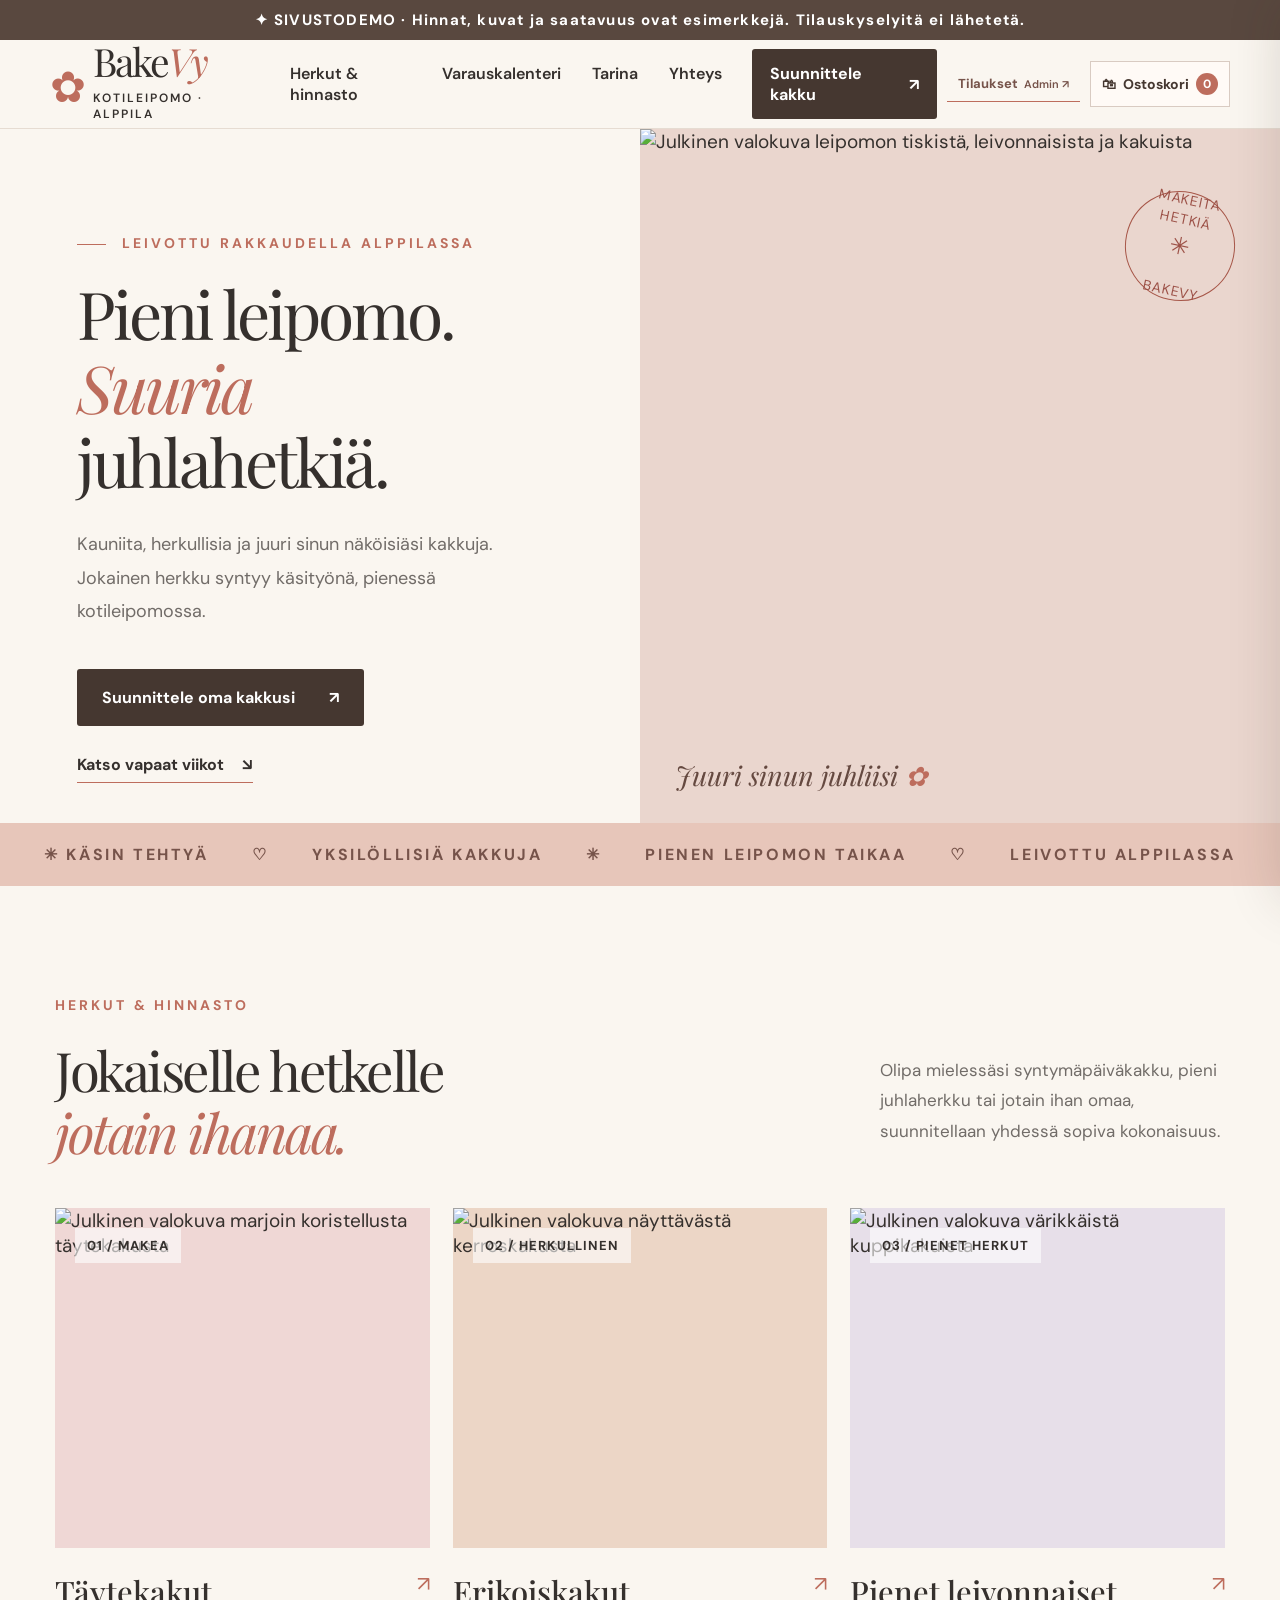
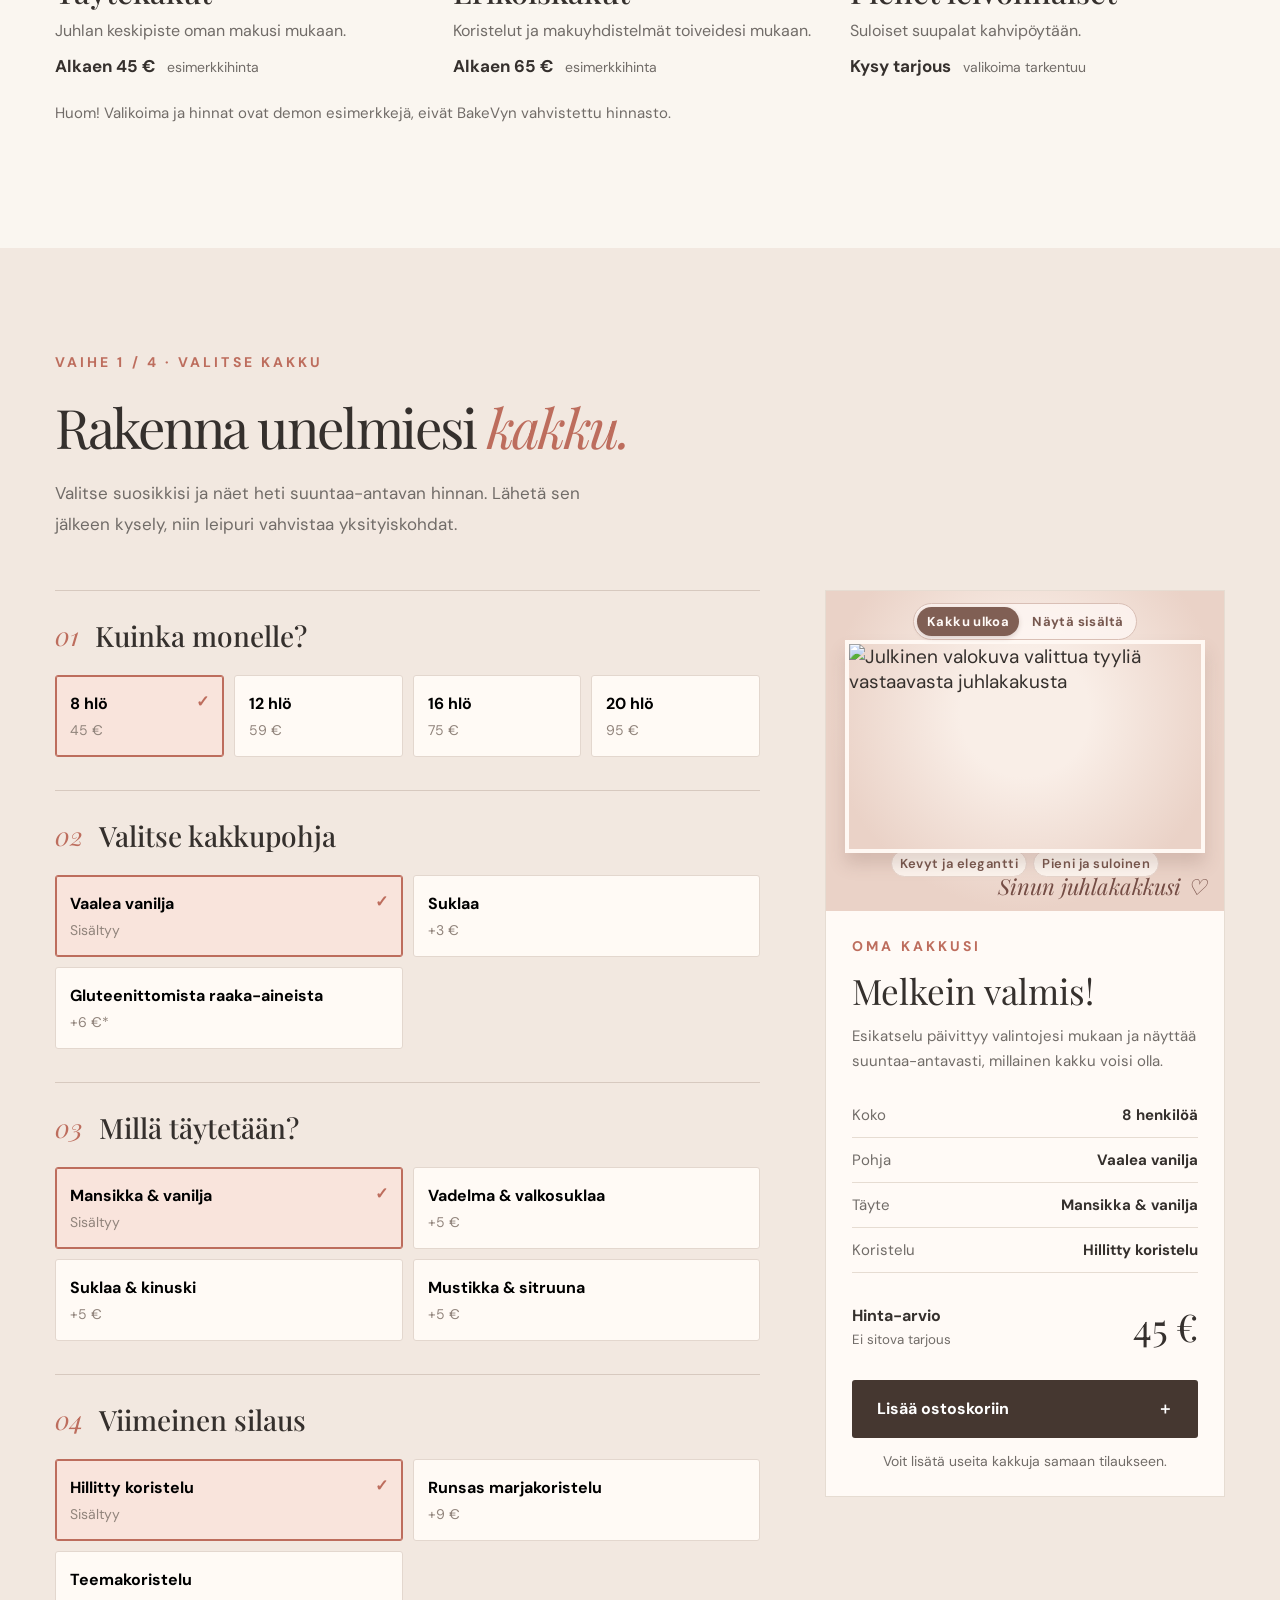
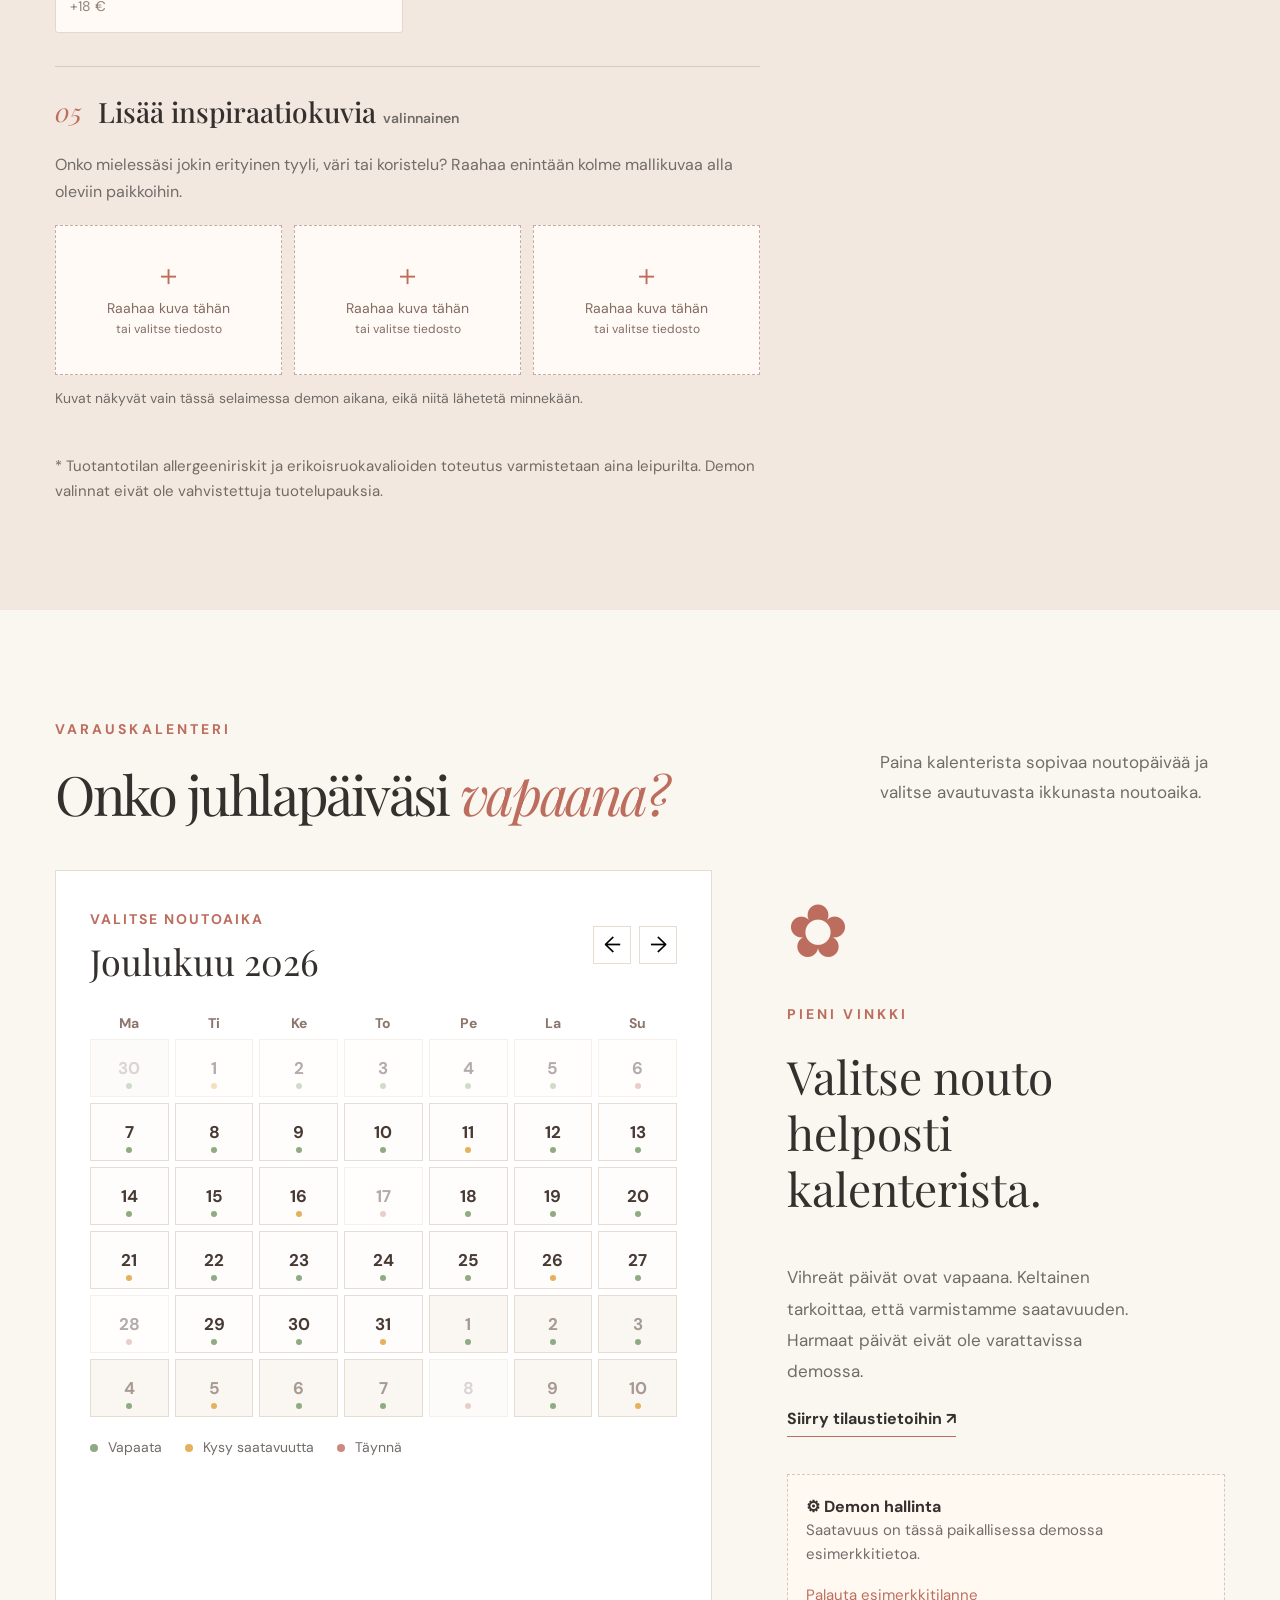
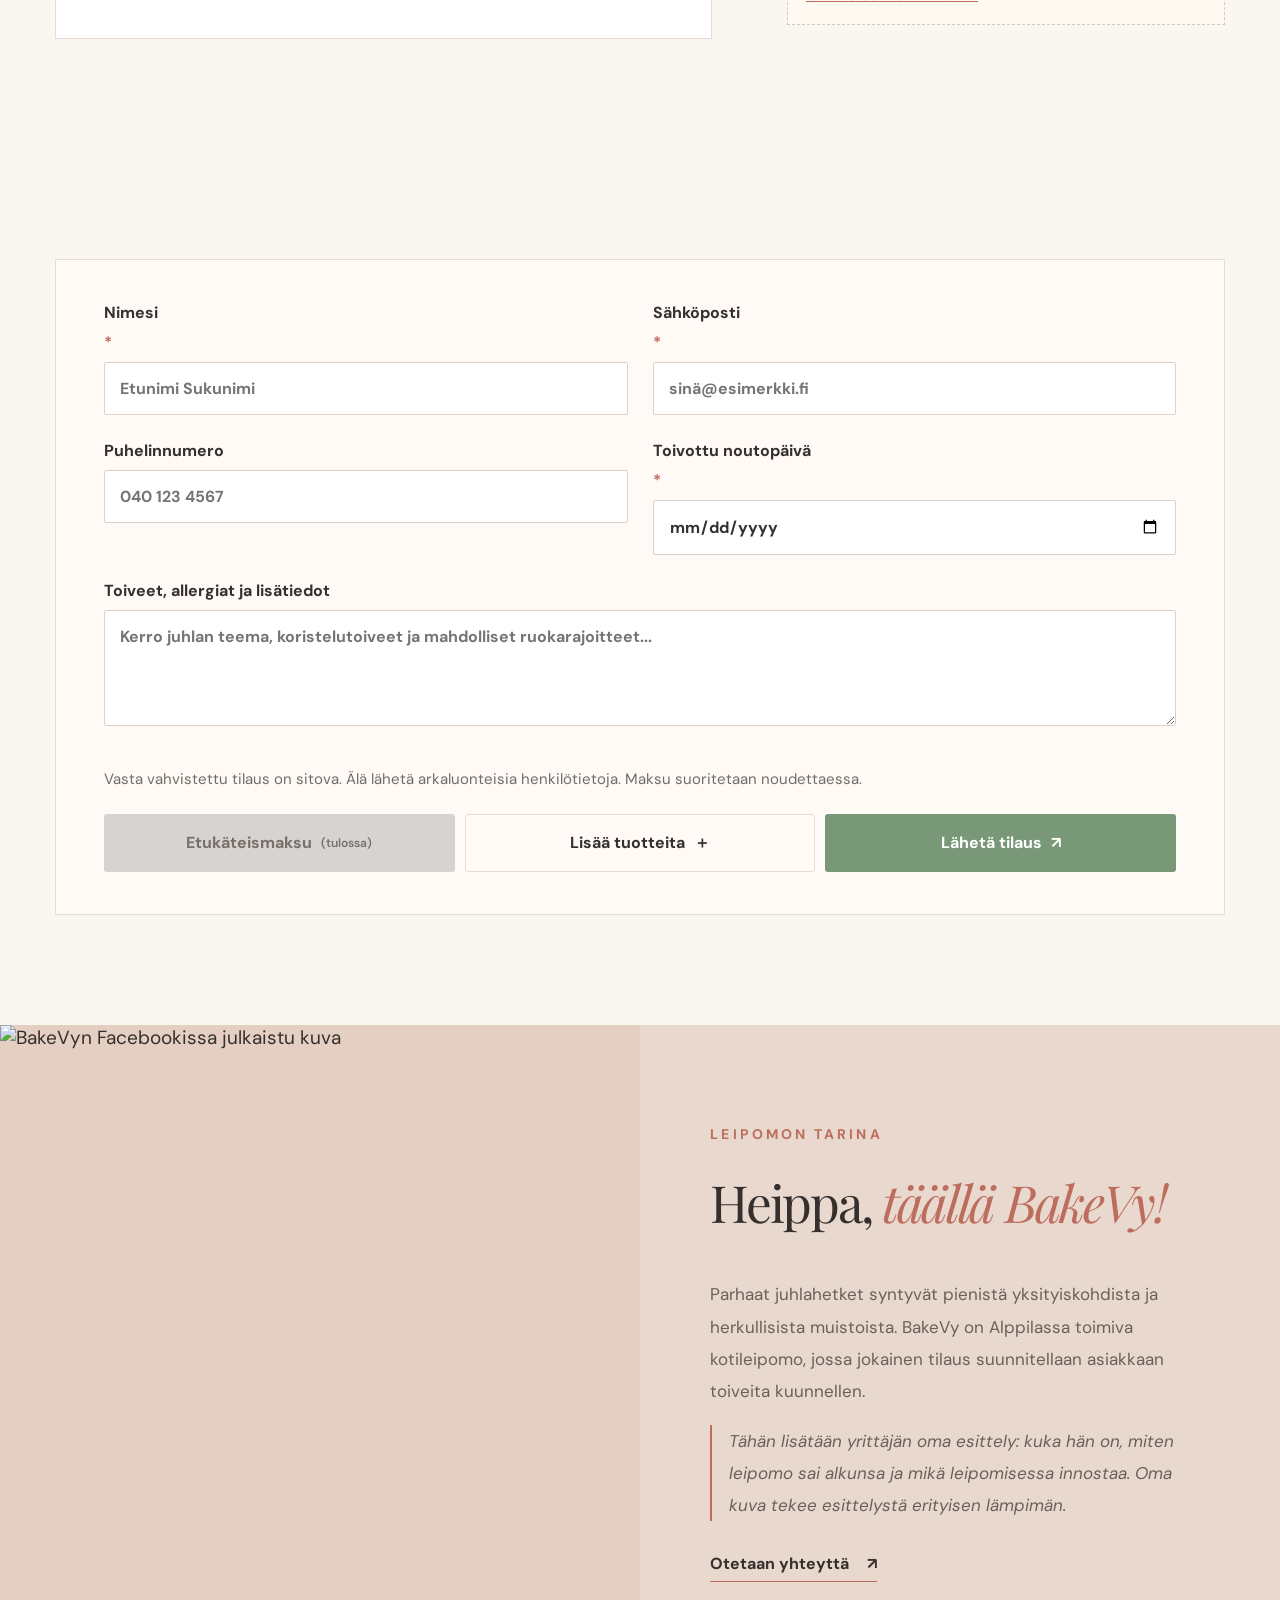
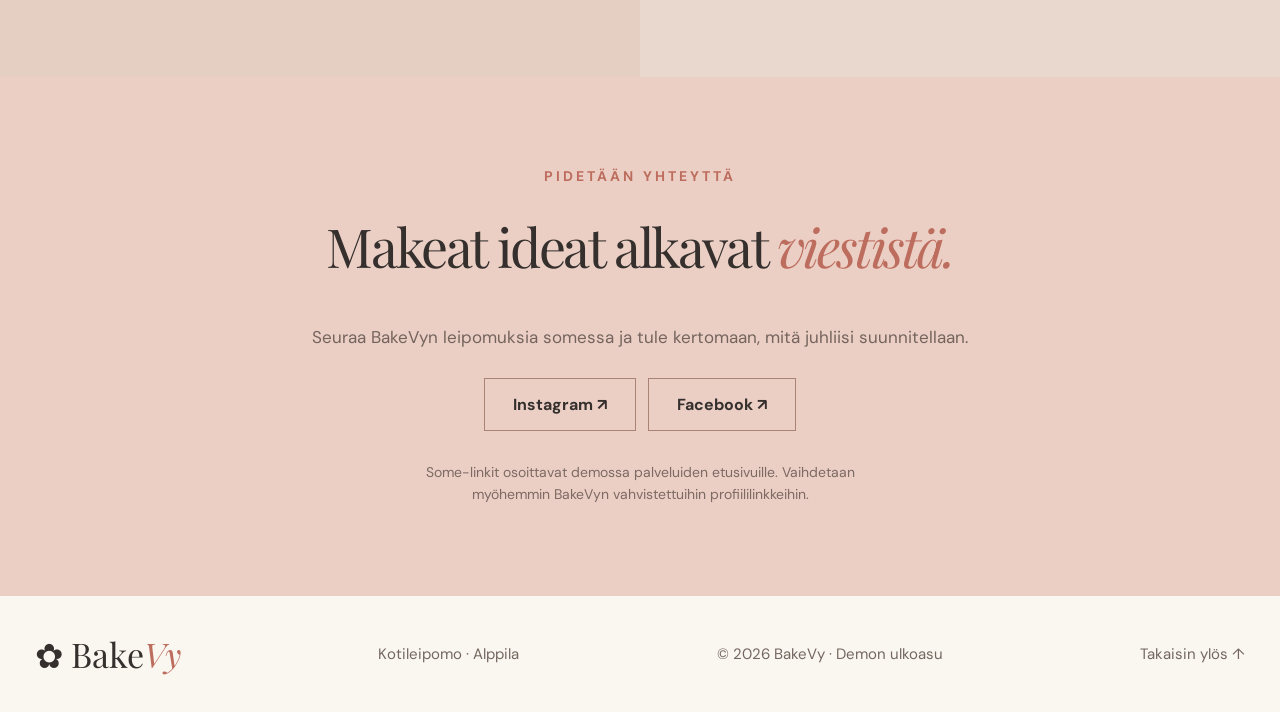
==== commit 2f59ab70: "Version 2" ====
--- a/index.html
+++ b/index.html
@@ -111,10 +111,6 @@
               >Katso vapaat viikot <span>↘</span></a
             >
           </div>
-          <div class="hero-bottom">
-            <span>✳ Tilauksesta valmistettu</span
-            ><span>♡ Pienyrittäjän käsityötä</span>
-          </div>
         </div>
         <div class="hero-image">
           <img
@@ -129,7 +125,7 @@
         <div>
           ✳ KÄSIN TEHTYÄ <span>♡</span> YKSILÖLLISIÄ KAKKUJA
           <span>✳</span> PIENEN LEIPOMON TAIKAA <span>♡</span> LEIVOTTU
-          ALPPILASSA <span>✳</span> KÄSIN TEHTYÄ
+          ALPPILASSA
         </div>
       </section>
       <section class="section products" id="herkut">
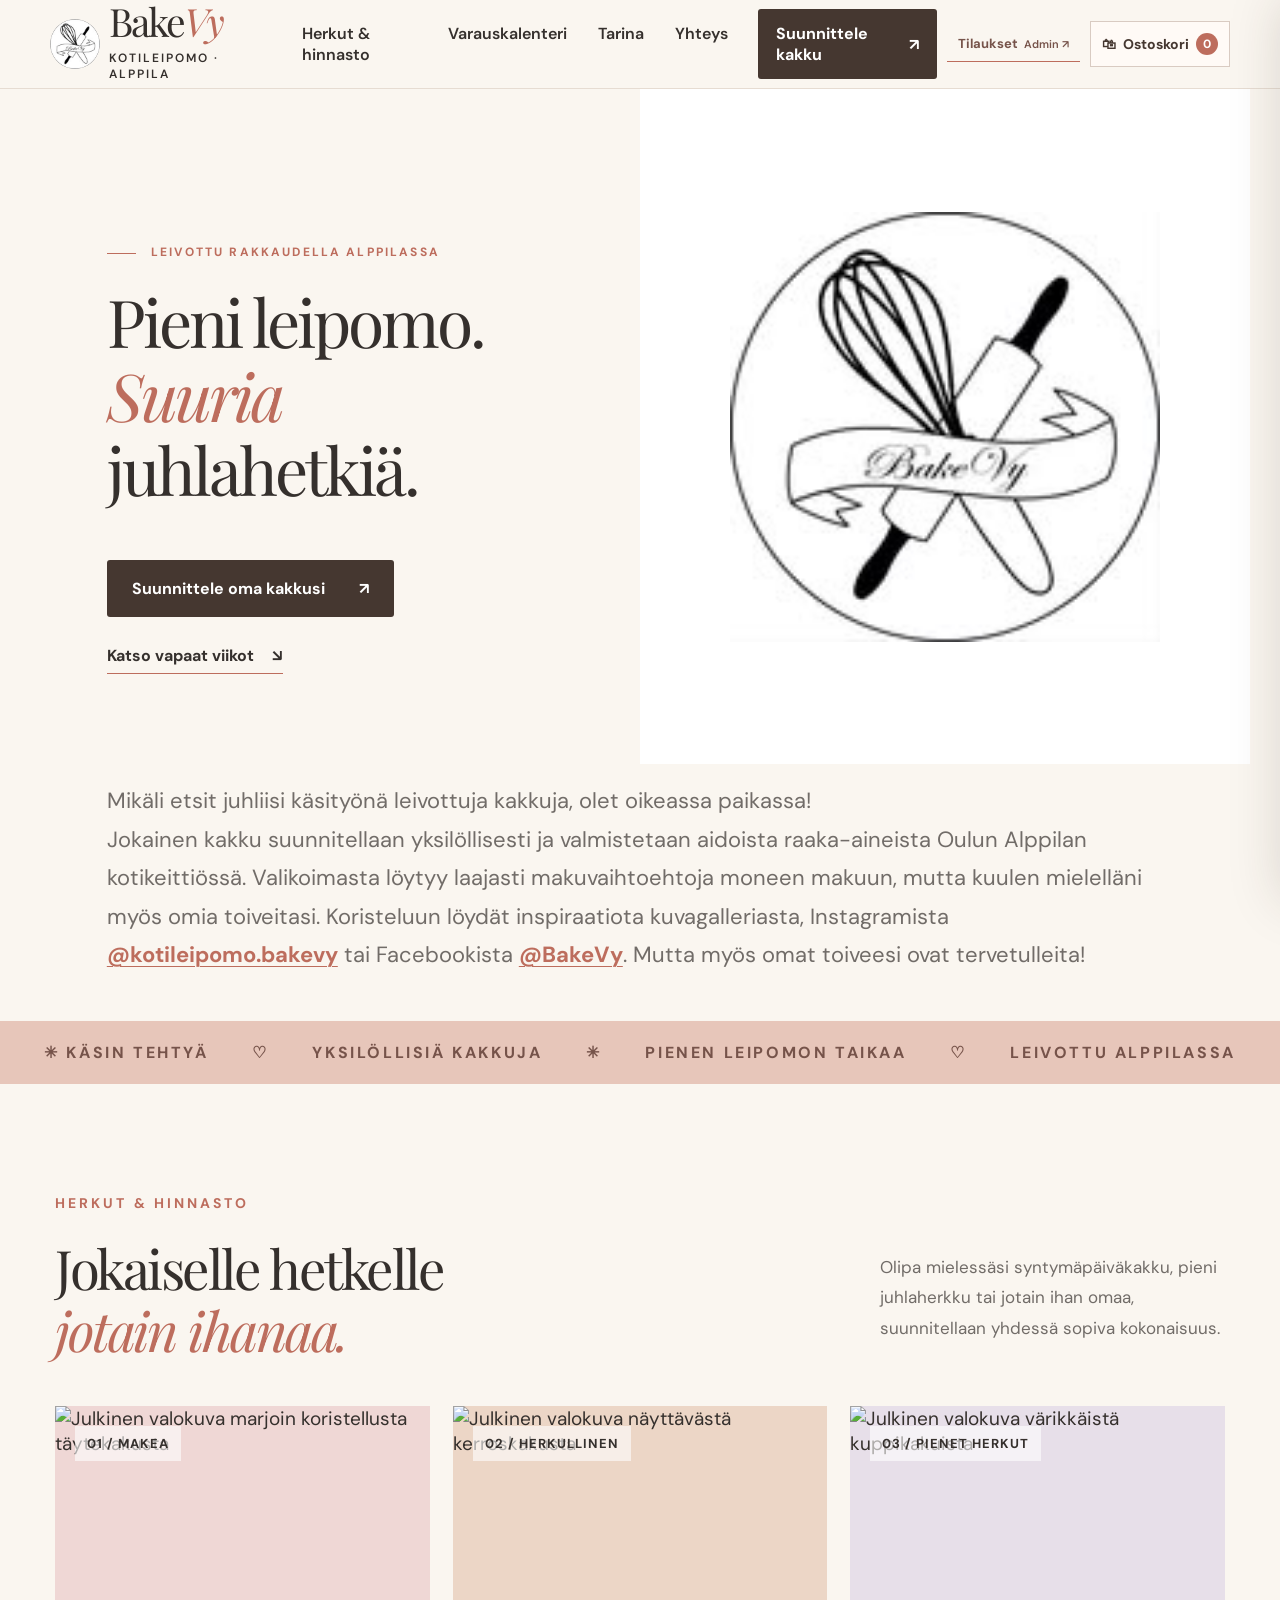
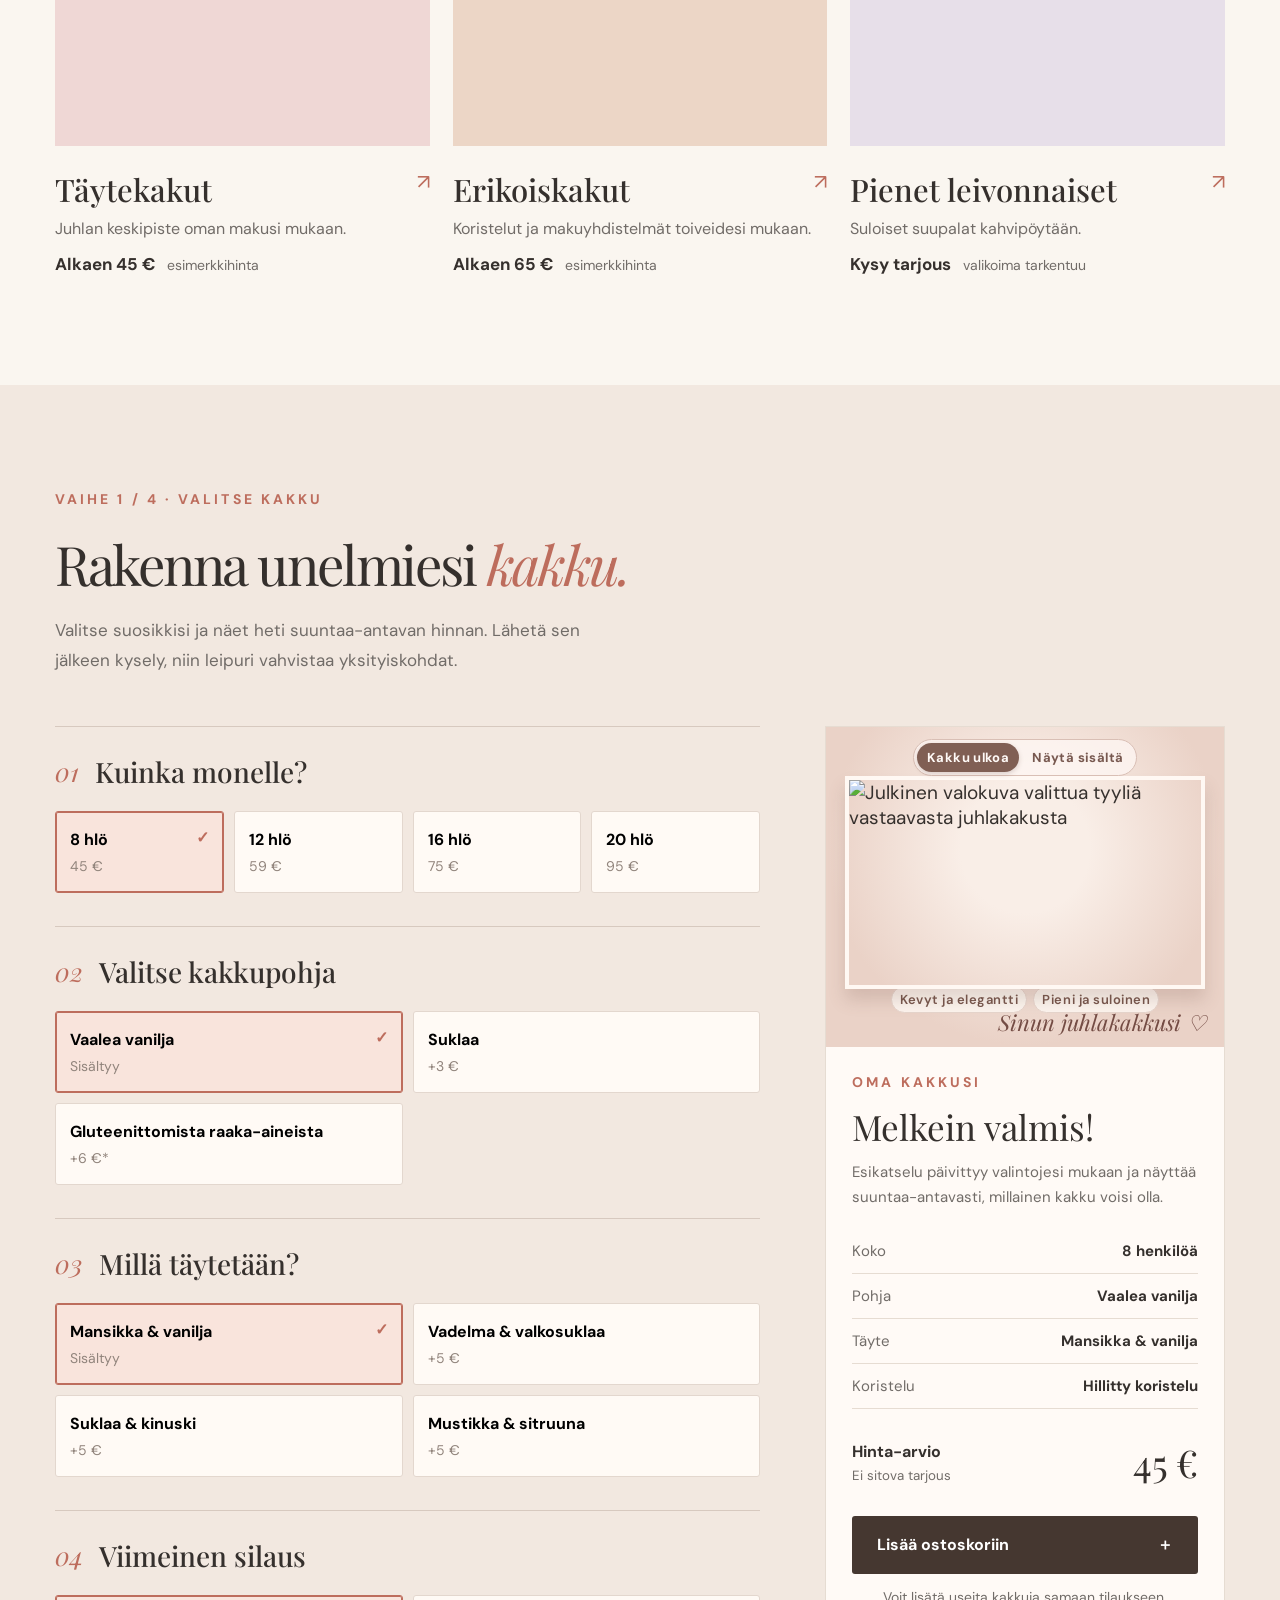
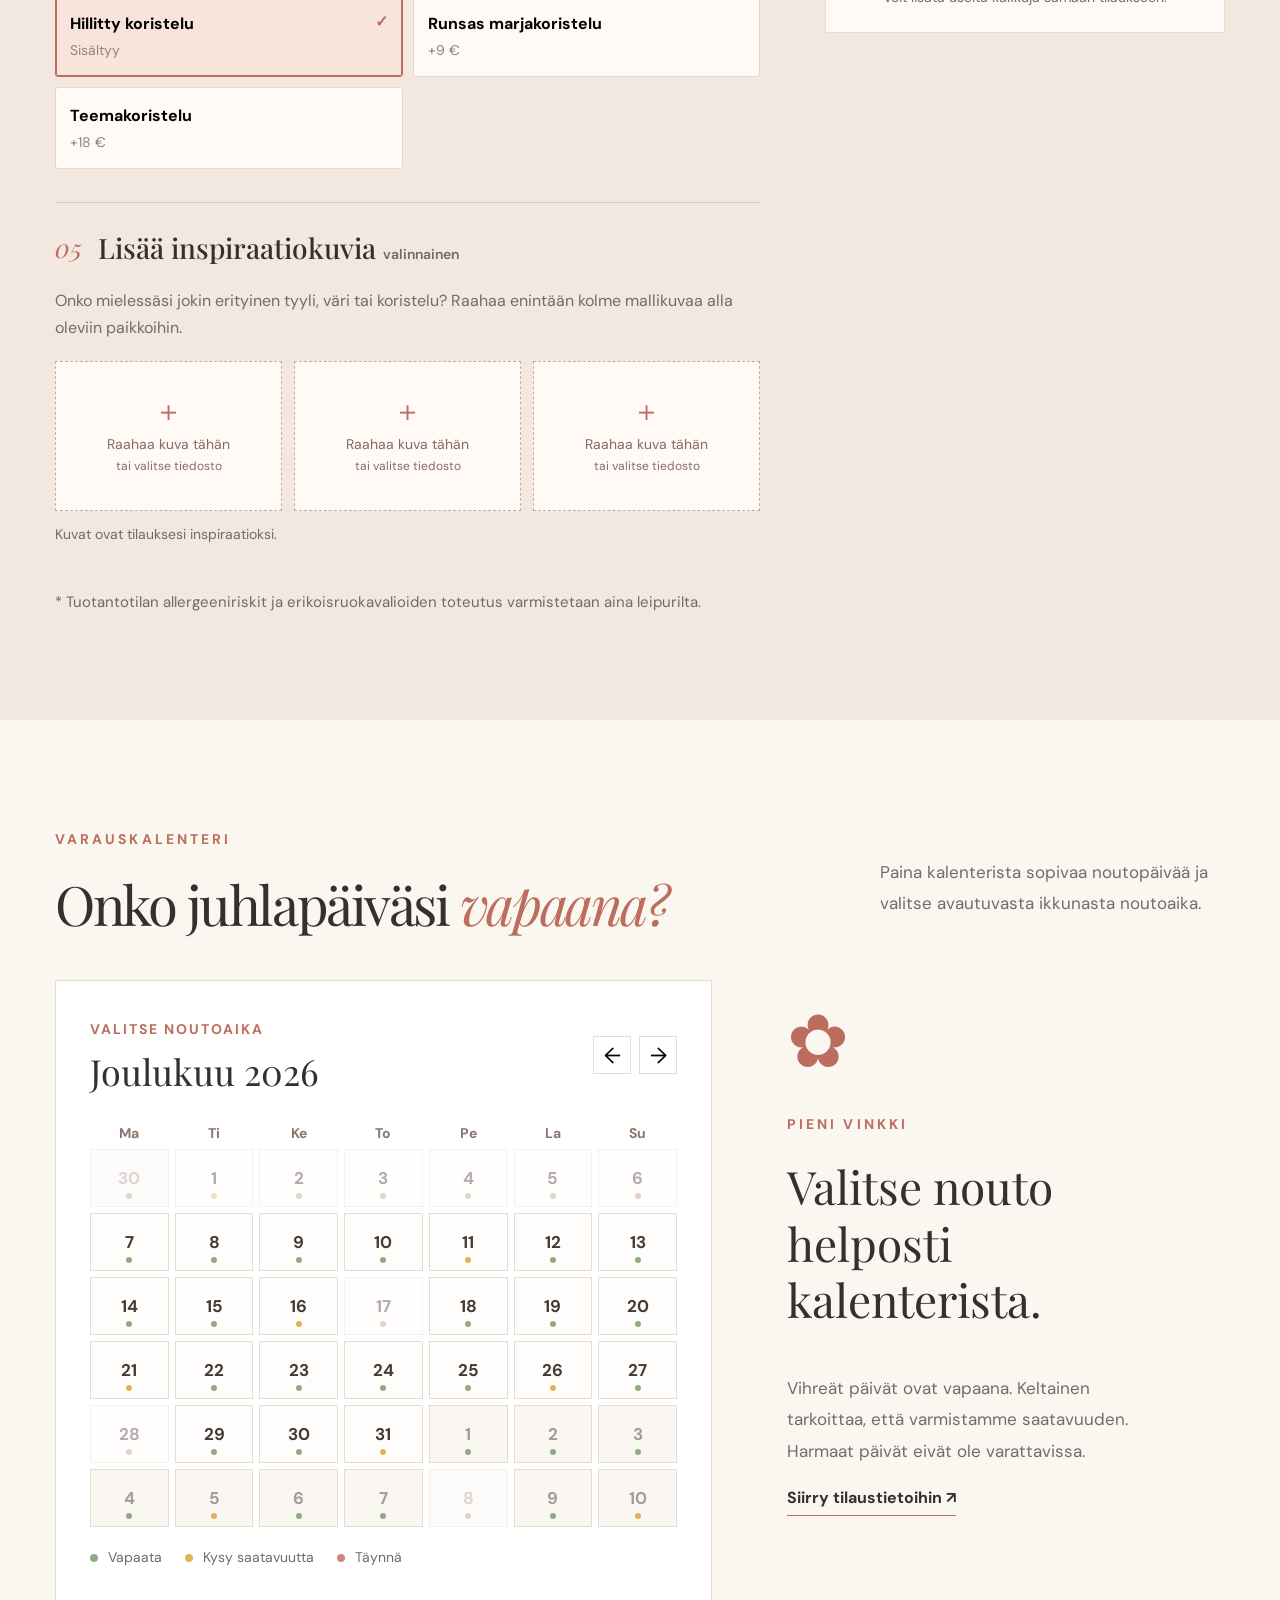
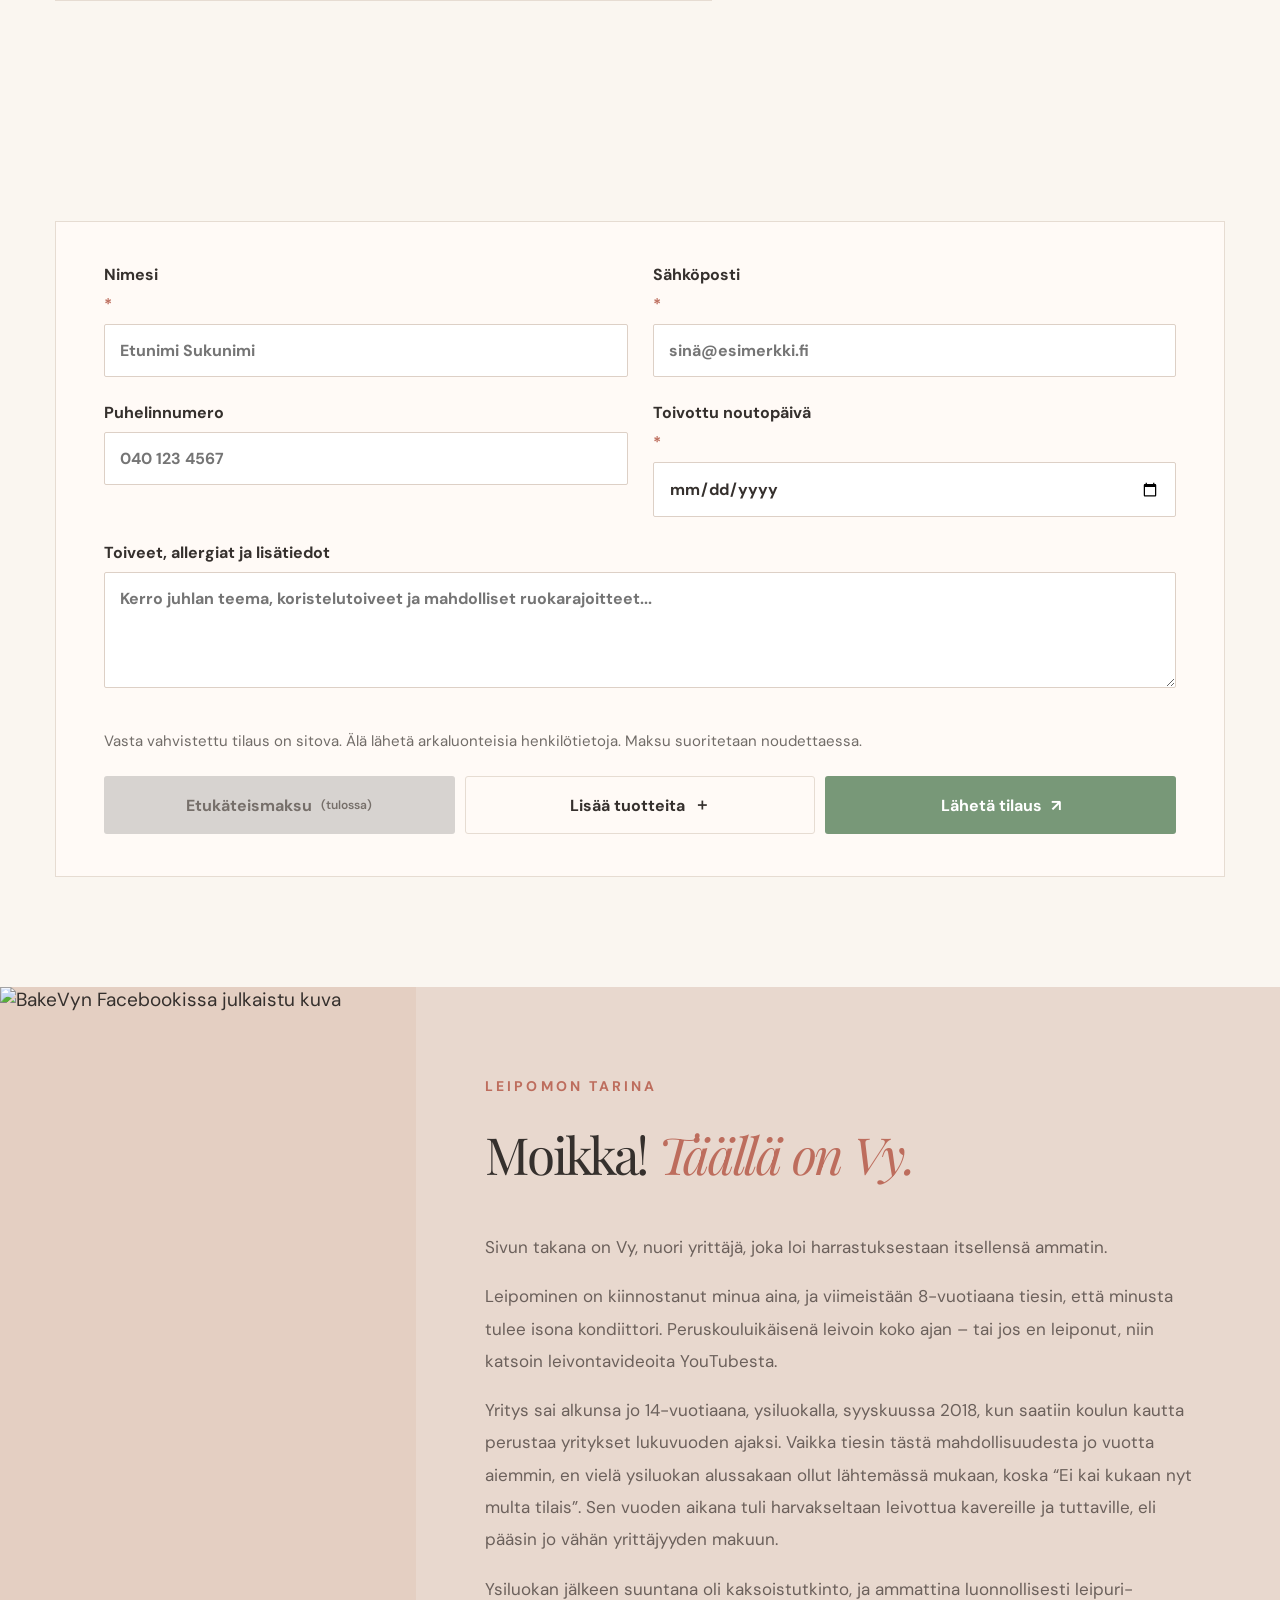
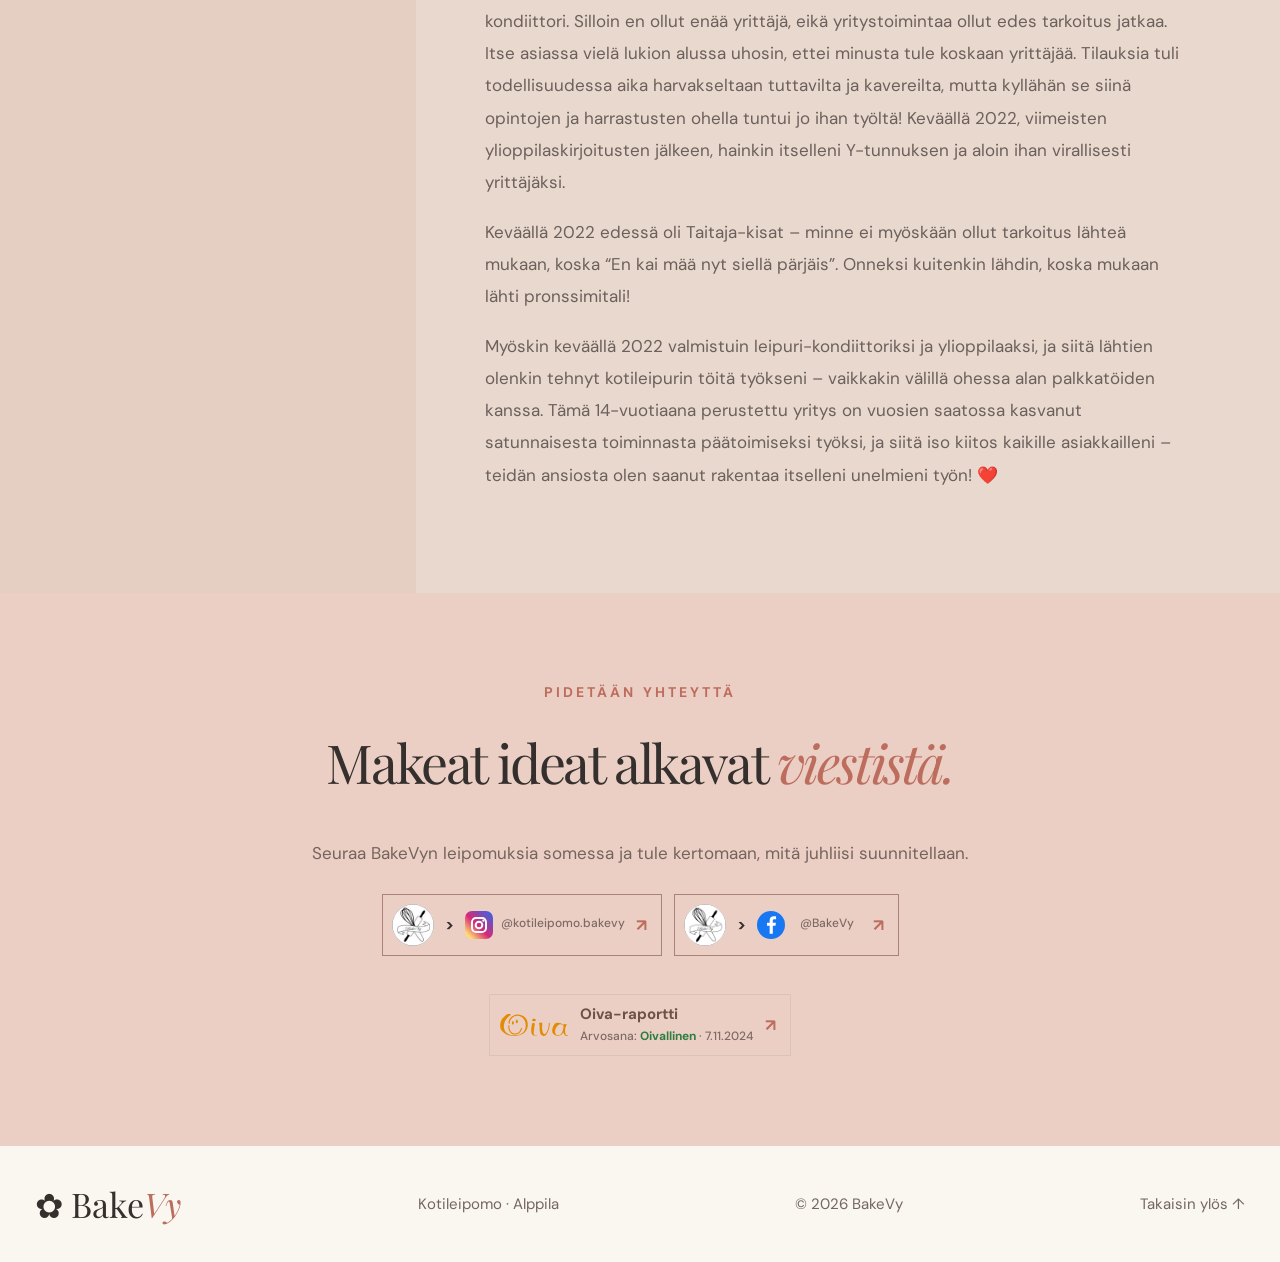
==== commit a32bfaaa: "Finalize BakeVy content and Drive images" ====
--- a/index.html
+++ b/index.html
@@ -7,20 +7,15 @@
     <title>BakeVy | Kotileipomo Alppilassa</title>
     <meta
       name="description"
-      content="BakeVy – käsintehtyjä kakkuja ja herkkuja Alppilasta. Suunnittele kakku ja lähetä tilauskysely."
+      content="BakeVy – käsintehtyjä kakkuja ja herkkuja Alppilasta. Suunnittele kakku ja tee tilaus."
     />
     <link rel="stylesheet" href="styles.css" />
   </head>
   <body>
-    <div class="demo-banner">
-      ✦ SIVUSTODEMO · Hinnat, kuvat ja saatavuus ovat esimerkkejä.
-      Tilauskyselyitä ei lähetetä.
-    </div>
     <header class="site-header">
       <div class="navwrap">
         <a href="#alku" class="brand" aria-label="BakeVy etusivu"
-          ><span class="brand-icon">✿</span
-          ><span
+          ><img class="brand-logo" src="assets/BakevyLogo.jpg" alt="" /><span
             >Bake<span class="brand-italic">Vy</span
             ><small>KOTILEIPOMO · ALPPILA</small></span
           ></a
@@ -99,11 +94,10 @@
           <div class="eyebrow">
             <span class="line"></span> LEIVOTTU RAKKAUDELLA ALPPILASSA
           </div>
-          <h1>Pieni leipomo.<br /><em>Suuria</em> juhlahetkiä.</h1>
-          <p>
-            Kauniita, herkullisia ja juuri sinun näköisiäsi kakkuja. Jokainen
-            herkku syntyy käsityönä, pienessä kotileipomossa.
-          </p>
+          <h1>
+            Pieni leipomo.<br /><em>Suuria</em>
+            <span class="hero-occasion">juhlahetkiä.</span>
+          </h1>
           <div class="hero-actions">
             <a href="#suunnittele" class="btn btn-dark"
               >Suunnittele oma kakkusi <span>↗</span></a
@@ -112,14 +106,27 @@
             >
           </div>
         </div>
-        <div class="hero-image">
+        <div class="hero-image logo-cover">
           <img
-            src="assets/hero-cake.svg"
-            alt="Kuvitettu marjoin koristeltu kerroskakku"
+            class="hero-logo"
+            src="assets/BakevyLogo.jpg"
+            alt="BakeVyn logo"
           />
           <div class="seal">MAKEITA<br />HETKIÄ <span>✳</span><br />BAKEVY</div>
           <div class="photo-note">Juuri sinun juhliisi <span>✿</span></div>
         </div>
+        <p class="hero-intro">
+          Mikäli etsit juhliisi käsityönä leivottuja kakkuja, olet oikeassa
+          paikassa!<br />Jokainen kakku suunnitellaan yksilöllisesti ja
+          valmistetaan aidoista raaka-aineista Oulun Alppilan kotikeittiössä.
+          Valikoimasta löytyy laajasti makuvaihtoehtoja moneen makuun, mutta
+          kuulen mielelläni myös omia toiveitasi. Koristeluun löydät
+          inspiraatiota kuvagalleriasta, Instagramista
+          <a href="#yhteys" class="hero-social-link">@kotileipomo.bakevy</a>
+          tai Facebookista
+          <a href="#yhteys" class="hero-social-link">@BakeVy</a>. Mutta myös
+          omat toiveesi ovat tervetulleita!
+        </p>
       </section>
       <section class="ticker" aria-label="Leipomon arvot">
         <div>
@@ -176,10 +183,6 @@
             </div>
           </article>
         </div>
-        <p class="price-disclaimer">
-          Huom! Valikoima ja hinnat ovat demon esimerkkejä, eivät BakeVyn
-          vahvistettu hinnasto.
-        </p>
       </section>
       <section class="builder-section" id="suunnittele">
         <div class="section builder-heading">
@@ -395,15 +398,11 @@
                   </button></label
                 >
               </div>
-              <p class="upload-hint">
-                Kuvat näkyvät vain tässä selaimessa demon aikana, eikä niitä
-                lähetetä minnekään.
-              </p>
+              <p class="upload-hint">Kuvat ovat tilauksesi inspiraatioksi.</p>
             </div>
             <div class="allergy-note">
               * Tuotantotilan allergeeniriskit ja erikoisruokavalioiden toteutus
-              varmistetaan aina leipurilta. Demon valinnat eivät ole
-              vahvistettuja tuotelupauksia.
+              varmistetaan aina leipurilta.
             </div>
           </div>
           <aside class="order-summary">
@@ -495,11 +494,7 @@
             <div class="eyebrow">VARAUSKALENTERI</div>
             <h2>Onko juhlapäiväsi <em>vapaana?</em></h2>
           </div>
-          <p>
-            Näet yhdellä silmäyksellä viikkojen tilanteen. Kalenteri näyttää
-            demossa esimerkkivarauksia, joita voit muokata kokeillaksesi
-            toimintaa.
-          </p>
+          <p>Valitse sinulle sopiva noutopäivä ja noutoaika kalenterista.</p>
         </div>
         <div class="calendar-layout">
           <div class="calendar-box">
@@ -532,18 +527,8 @@
               tilauksen mahdollisuutta.
             </p>
             <a href="#tilaus" class="underlink"
-              >Lähetä tilauskysely <span>↗</span></a
+              >Siirry tilaustietoihin <span>↗</span></a
             >
-            <div class="calendar-admin">
-              <b>⚙ Demon hallinta</b>
-              <p>
-                Valitse viikon tilanne napsauttamalla viikkoriviä. Muutokset
-                tallentuvat vain tähän selaimeen.
-              </p>
-              <button id="resetWeeks" type="button">
-                Palauta esimerkkitilanne
-              </button>
-            </div>
           </div>
         </div>
       </section>
@@ -556,20 +541,50 @@
         </div>
         <div class="story-copy">
           <div class="eyebrow">LEIPOMON TARINA</div>
-          <h2>Heippa, <em>täällä BakeVy!</em></h2>
+          <h2>Moikka! <em>Täällä on Vy.</em></h2>
           <p>
-            Parhaat juhlahetket syntyvät pienistä yksityiskohdista ja
-            herkullisista muistoista. BakeVy on Alppilassa toimiva kotileipomo,
-            jossa jokainen tilaus suunnitellaan asiakkaan toiveita kuunnellen.
+            Sivun takana on Vy, nuori yrittäjä, joka loi harrastuksestaan
+            itsellensä ammatin.
           </p>
-          <p class="placeholder-note">
-            Tähän lisätään yrittäjän oma esittely: kuka hän on, miten leipomo
-            sai alkunsa ja mikä leipomisessa innostaa. Oma kuva tekee
-            esittelystä erityisen lämpimän.
+          <p>
+            Leipominen on kiinnostanut minua aina, ja viimeistään 8-vuotiaana
+            tiesin, että minusta tulee isona kondiittori. Peruskouluikäisenä
+            leivoin koko ajan – tai jos en leiponut, niin katsoin
+            leivontavideoita YouTubesta.
           </p>
-          <a href="#yhteys" class="underlink"
-            >Otetaan yhteyttä <span>↗</span></a
-          >
+          <p>
+            Yritys sai alkunsa jo 14-vuotiaana, ysiluokalla, syyskuussa 2018,
+            kun saatiin koulun kautta perustaa yritykset lukuvuoden ajaksi.
+            Vaikka tiesin tästä mahdollisuudesta jo vuotta aiemmin, en vielä
+            ysiluokan alussakaan ollut lähtemässä mukaan, koska “Ei kai kukaan
+            nyt multa tilais”. Sen vuoden aikana tuli harvakseltaan leivottua
+            kavereille ja tuttaville, eli pääsin jo vähän yrittäjyyden makuun.
+          </p>
+          <p>
+            Ysiluokan jälkeen suuntana oli kaksoistutkinto, ja ammattina
+            luonnollisesti leipuri-kondiittori. Silloin en ollut enää yrittäjä,
+            eikä yritystoimintaa ollut edes tarkoitus jatkaa. Itse asiassa vielä
+            lukion alussa uhosin, ettei minusta tule koskaan yrittäjää.
+            Tilauksia tuli todellisuudessa aika harvakseltaan tuttavilta ja
+            kavereilta, mutta kyllähän se siinä opintojen ja harrastusten ohella
+            tuntui jo ihan työltä! Keväällä 2022, viimeisten
+            ylioppilaskirjoitusten jälkeen, hainkin itselleni Y-tunnuksen ja
+            aloin ihan virallisesti yrittäjäksi.
+          </p>
+          <p>
+            Keväällä 2022 edessä oli Taitaja-kisat – minne ei myöskään ollut
+            tarkoitus lähteä mukaan, koska “En kai mää nyt siellä pärjäis”.
+            Onneksi kuitenkin lähdin, koska mukaan lähti pronssimitali!
+          </p>
+          <p>
+            Myöskin keväällä 2022 valmistuin leipuri-kondiittoriksi ja
+            ylioppilaaksi, ja siitä lähtien olenkin tehnyt kotileipurin töitä
+            työkseni – vaikkakin välillä ohessa alan palkkatöiden kanssa. Tämä
+            14-vuotiaana perustettu yritys on vuosien saatossa kasvanut
+            satunnaisesta toiminnasta päätoimiseksi työksi, ja siitä iso kiitos
+            kaikille asiakkailleni – teidän ansiosta olen saanut rakentaa
+            itselleni unelmieni työn! ❤️
+          </p>
         </div>
       </section>
       <section class="section order-section" id="tilaus">
@@ -638,22 +653,62 @@
           suunnitellaan.
         </p>
         <div class="social-links">
-          <a href="https://www.instagram.com/" target="_blank" rel="noopener"
-            >Instagram ↗</a
-          ><a href="https://www.facebook.com/" target="_blank" rel="noopener"
-            >Facebook ↗</a
+          <a
+            href="https://www.instagram.com/kotileipomo.bakevy/"
+            target="_blank"
+            rel="noopener"
           >
-        </div>
-        <small
-          >Some-linkit osoittavat demossa palveluiden etusivuille. Vaihdetaan
-          myöhemmin BakeVyn vahvistettuihin profiililinkkeihin.</small
+            <img
+              src="assets/bakevy-instagram-profile.jpg"
+              alt="Kotileipomo BakeVyn Instagram-profiilikuva"
+            />
+            ><span class="social-account"
+              ><img
+                class="social-platform-logo"
+                src="assets/instagram-icon.svg"
+                alt="Instagram"
+              />
+              <small>@kotileipomo.bakevy</small></span
+            ><b>↗</b>
+          </a>
+          <a
+            href="https://www.facebook.com/BakeVy"
+            target="_blank"
+            rel="noopener"
+          >
+            <img
+              src="assets/bakevy-facebook-profile.jpg"
+              alt="BakeVyn Facebook-profiilikuva"
+            />
+            ><span class="social-account"
+              ><img
+                class="social-platform-logo"
+                src="assets/facebook-icon.svg"
+                alt="Facebook"
+              />
+              <small>@BakeVy</small></span
+            ><b>↗</b>
+          </a>
+        </div>
+        <a
+          class="oiva-link"
+          href="https://www.oivahymy.fi/yrityshaku?hakusana=BakeVy"
+          target="_blank"
+          rel="noopener"
+          ><img src="assets/oiva-logo.svg" alt="Oiva" />
+          <span
+            >Oiva-raportti
+            <small
+              >Arvosana: <strong>Oivallinen</strong> · 7.11.2024</small
+            ></span
+          ><b>↗</b></a
         >
       </section>
     </main>
     <footer>
       <a class="footer-brand" href="#alku">✿ Bake<em>Vy</em></a
       ><span>Kotileipomo · Alppila</span
-      ><span>© <span id="year"></span> BakeVy · Demon ulkoasu</span
+      ><span>© <span id="year"></span> BakeVy</span
       ><a href="#alku">Takaisin ylös ↑</a>
     </footer>
     <dialog
@@ -681,9 +736,9 @@
         <button class="close-modal" id="closeModal" aria-label="Sulje">
           ✕
         </button>
-        <div class="eyebrow">TILAUSKYSELYN ESIKATSELU</div>
+        <div class="eyebrow">TILAUKSEN ESIKATSELU</div>
         <h2>Valmis lähetettäväksi ♡</h2>
-        <p>Tämä on demo: tietoja ei lähetetty eikä tilausta tehty.</p>
+        <p>Tarkista tilauksesi tiedot ennen lähetystä.</p>
         <pre id="previewText"></pre>
         <div class="modal-actions">
           <button type="button" class="btn btn-dark" id="copyOrder">
--- a/styles.css
+++ b/styles.css
@@ -27,3 +27,257 @@
 body .summary-art{height:320px;background:radial-gradient(circle at 50% 38%,#f9eee7 0 23%,#ead2c7 70%);padding:12px 16px 34px}body .cake-preview svg{max-width:360px;height:226px;filter:drop-shadow(0 11px 9px #79544a2b)}body .cake-preview .cake-photo{width:100%;max-width:360px;height:226px;display:block;object-fit:cover;border:4px solid #fff8f3;box-shadow:0 11px 16px #79544a33;transition:transform .35s ease,object-position .35s ease}.cake-view-switch{z-index:1;display:flex;gap:3px;padding:3px;border:1px solid #d9bfb5;border-radius:999px;background:#fff9f5b8}.cake-view{border:0;border-radius:999px;padding:6px 10px;color:#77584f;background:transparent;font:700 13px 'DM Sans',sans-serif;letter-spacing:.03em}.cake-view.active{color:#fffaf7;background:#805f54;box-shadow:0 2px 5px #5b3d3533}body .preview-badges{gap:6px;margin-top:-3px}body .preview-badges span{background:#fff9f4d9;padding:4px 8px;font-size:13px}body .summary-art>span{bottom:10px;font-size:22px}
 :root{--cream:#faf6f0;--ink:#35302d;--muted:#716c68;--coral:#bd6d5d;--pink:#f1dcd6;--line:#e6dcd2;--sage:#d9e3d5}*{box-sizing:border-box}html{scroll-behavior:smooth}body{margin:0;background:var(--cream);color:var(--ink);font-family:'DM Sans',Arial,sans-serif;font-size:19px}button,input,select,textarea{font:inherit}button{cursor:pointer}a{color:inherit;text-decoration:none}img{display:block;max-width:100%}h1,h2,h3,p{margin-top:0}h1,h2,.story h2,.contact h2{font-family:'Playfair Display',Georgia,serif;font-weight:400;letter-spacing:-.045em}h1 em,h2 em{font-weight:400;color:var(--coral)}.demo-banner{text-align:center;background:#59483f;color:white;font-size:15px;font-weight:700;padding:10px 12px;letter-spacing:.08em}.site-header{position:sticky;top:0;z-index:10;background:#faf6f0f5;border-bottom:1px solid var(--line);backdrop-filter:blur(12px)}.navwrap{max-width:1370px;margin:auto;min-height:88px;padding:0 50px;display:flex;align-items:center;justify-content:space-between;gap:30px}.brand{display:flex;gap:9px;align-items:center;font-family:'Playfair Display',serif;font-size:39px;line-height:.8;letter-spacing:-2px}.brand-icon{color:var(--coral);font-size:43px}.brand-italic,.footer-brand em{font-style:italic;color:var(--coral)}.brand small{display:block;font:600 12px 'DM Sans',sans-serif;letter-spacing:2px;margin-top:12px}nav{display:flex;gap:31px}nav a{font-size:16px;font-weight:600}nav a:hover,.underlink:hover{color:var(--coral)}.head-actions{display:flex;align-items:center;gap:10px}.btn{border:0;border-radius:3px;display:inline-flex;align-items:center;justify-content:center;gap:34px;font-size:16px;font-weight:700;padding:18px 25px;transition:.2s}.btn:hover{transform:translateY(-2px)}.btn-dark{color:white;background:#453730}.btn-outline{border:1px solid var(--line);background:transparent}.btn.small{padding:14px 18px;gap:18px}.btn.full{width:100%;justify-content:space-between}.menu-btn{display:none;border:0;background:transparent;font-size:30px}.hero{min-height:675px;display:grid;grid-template-columns:52% 48%;max-width:1600px;margin:auto}.hero-copy{padding:105px 65px 40px max(55px,calc((100vw - 1290px)/2));display:flex;flex-direction:column;align-items:flex-start}.eyebrow{font-size:14px;letter-spacing:.22em;font-weight:700;color:var(--coral);margin-bottom:25px}.line{display:inline-block;width:29px;height:1px;background:var(--coral);vertical-align:middle;margin-right:10px}.hero h1{font-size:clamp(58px,5.15vw,87px);line-height:1.12;margin-bottom:30px}.hero-copy>p{max-width:430px;color:var(--muted);line-height:1.85;font-size:18px}.hero-actions{display:flex;gap:28px;align-items:center;margin-top:23px;flex-wrap:wrap}.underlink{font-size:16px;font-weight:700;border-bottom:1px solid var(--coral);padding-bottom:7px}.underlink span{margin-left:14px}.hero-bottom{margin-top:auto;display:flex;gap:32px;font-size:15px;color:#887d73;padding-top:45px}.hero-image{position:relative;background:#ead6ce;min-height:620px;overflow:hidden}.hero-image>img{width:100%;height:100%;object-fit:cover}.seal{position:absolute;top:9%;right:7%;width:110px;height:110px;border-radius:50%;border:1px solid #a75749;color:#9c5147;display:flex;flex-direction:column;justify-content:center;align-items:center;text-align:center;font-size:14px;letter-spacing:1px;line-height:1.4;transform:rotate(12deg)}.seal span{font-size:24px}.photo-note{position:absolute;bottom:30px;left:35px;color:#654940;font-family:'Playfair Display',serif;font-style:italic;font-size:27px}.photo-note span{color:var(--coral)}.ticker{background:#e7c6ba;color:#76534a;overflow:hidden;padding:21px 0;font-size:16px;letter-spacing:2.6px;font-weight:700;text-align:center;white-space:nowrap}.ticker span{margin:0 37px}.section{max-width:1370px;margin:auto;padding:110px 55px}.section-top{display:flex;justify-content:space-between;gap:60px;align-items:end;margin-bottom:45px}.section-top h2,.builder-heading h2{font-size:clamp(47px,4.25vw,70px);line-height:1.14;margin-bottom:0}.section-top>p{max-width:345px;line-height:1.8;color:var(--muted);font-size:17px}.product-grid{display:grid;grid-template-columns:repeat(3,1fr);gap:23px}.product-image{height:340px;position:relative;overflow:hidden}.product-image img{width:100%;height:100%;object-fit:cover;transition:transform .3s}.product-card:hover img{transform:scale(1.035)}.product-image.pink{background:#efd7d5}.product-image.peach{background:#ecd6c6}.product-image.lilac{background:#e7dfe9}.product-number{position:absolute;top:20px;left:20px;background:#fff9;padding:9px 12px;font-size:13px;font-weight:700;letter-spacing:1px}.product-card h3{margin:22px 0 8px;font-family:'Playfair Display',serif;font-size:31px;font-weight:500;display:flex;justify-content:space-between}.product-card h3 span{font:21px 'DM Sans',sans-serif;color:var(--coral)}.product-card p{font-size:16px;color:var(--muted);margin-bottom:14px}.price{font-size:17px;font-weight:700}.price small{font-size:14px;font-weight:400;color:var(--muted);margin-left:8px}.price-disclaimer{font-size:15px;color:var(--muted);margin-top:26px}.builder-section{background:#f2e8e0;padding:105px max(55px,calc((100vw - 1260px)/2))}.builder-heading{padding:0;margin:0 auto 50px}.builder-heading>p{max-width:550px;color:var(--muted);line-height:1.8;font-size:17px;margin-top:20px}.builder-layout{display:grid;grid-template-columns:minmax(0,1.5fr) minmax(290px,.85fr);gap:65px;max-width:1260px;margin:auto}.step{padding:26px 0 33px;border-top:1px solid #d7c9bf}.step-title{display:flex;align-items:center;gap:16px;margin-bottom:21px}.step-count{color:var(--coral);font:italic 26px 'Playfair Display',serif}.step h3{font:500 28px 'Playfair Display',serif;margin:0}.choice-grid{display:grid;grid-template-columns:repeat(2,1fr);gap:10px}.choice-grid.sizes{grid-template-columns:repeat(4,1fr)}.choice{background:#fffaf5;border:1px solid #e3d7ce;text-align:left;padding:17px 14px;min-height:70px;font-size:16px;font-weight:700;border-radius:3px;display:flex;flex-direction:column;justify-content:center;gap:7px}.choice small{font-size:14px;color:#91847c;font-weight:400}.choice.active{border:1.5px solid var(--coral);background:#f9e4dc;box-shadow:inset 0 0 0 1px var(--coral)}.choice.active:before{content:'✓';position:absolute;align-self:flex-end;margin-top:-28px;color:var(--coral)}.allergy-note{font-size:15px;line-height:1.7;color:#766960;padding-top:10px}.summary-sticky{position:sticky;top:120px;background:#fffaf6;border:1px solid var(--line)}.summary-art{height:260px;position:relative;background:#eddbd2;padding:16px 16px 34px;display:flex;align-items:center;justify-content:center;overflow:hidden}.cake-preview{width:100%;height:100%;display:flex;flex-direction:column;justify-content:center;align-items:center}.cake-preview svg{width:100%;max-width:320px;height:auto;display:block}.preview-badges{display:flex;gap:8px;flex-wrap:wrap;justify-content:center;margin-top:10px}.preview-badges span{position:static;background:#fff8f3;color:#75554b;border:1px solid #e6d4cc;border-radius:999px;padding:5px 10px;font:600 14px 'DM Sans',sans-serif;letter-spacing:.04em}.summary-art>span{position:absolute;bottom:12px;right:17px;font:italic 24px 'Playfair Display',serif;color:#744c44}.summary-body{padding:26px}.summary-body .eyebrow{margin-bottom:12px}.summary-body h3{font:400 35px 'Playfair Display',serif;margin-bottom:10px}.summary-note{font-size:15px;line-height:1.7;color:var(--muted);margin:0 0 18px}.summary-body dl{margin:0}.summary-body dl div{display:flex;justify-content:space-between;border-bottom:1px solid var(--line);padding:12px 0;gap:14px;font-size:15px}.summary-body dt{color:var(--muted)}.summary-body dd{margin:0;font-weight:700;text-align:right}.total{display:flex;align-items:center;justify-content:space-between;padding:28px 0;font-size:16px;font-weight:700}.total small{display:block;color:var(--muted);font-weight:400;margin-top:5px}.total strong{font:400 38px 'Playfair Display',serif}.summary-body>small{display:block;text-align:center;color:var(--muted);font-size:14px;margin-top:14px}.calendar-layout{display:grid;grid-template-columns:1.5fr 1fr;gap:75px}.calendar-box{border:1px solid var(--line);background:white;padding:34px}.cal-head{display:flex;justify-content:space-between;align-items:center;margin-bottom:29px}.cal-mini{color:var(--coral);font-size:14px;letter-spacing:2px;font-weight:700}.cal-head h3{font:400 36px 'Playfair Display',serif;margin:7px 0 0;text-transform:capitalize}.cal-nav{display:flex;gap:8px}.cal-nav button{border:1px solid var(--line);background:white;width:38px;height:38px;font-size:22px}.week-list{display:grid;gap:8px}.week-row{border:1px solid var(--line);background:#fffdfb;display:grid;grid-template-columns:90px 1fr 155px;align-items:center;padding:17px 20px;gap:12px;text-align:left;min-height:66px}.week-row:hover{border-color:var(--coral)}.week-row .week-no{font-weight:700;font-size:16px}.week-row .week-dates{font-size:15px;color:var(--muted)}.status{font-size:15px;font-weight:700;text-align:right}.status:before{content:'';display:inline-block;width:9px;height:9px;border-radius:50%;margin-right:8px}.status.available:before,.dot.available{background:#8fab82}.status.limited:before,.dot.limited{background:#e5b15d}.status.full:before,.dot.full{background:#cb8980}.legend{display:flex;gap:23px;flex-wrap:wrap;margin-top:21px;font-size:14px;color:var(--muted)}.dot{display:inline-block;width:8px;height:8px;border-radius:50%;margin-right:6px}.calendar-side{padding:14px 0}.calendar-flower{font-size:74px;color:var(--coral);font-weight:300;display:block;margin-bottom:25px}.calendar-side h3{font:400 46px/1.22 'Playfair Display',serif;max-width:360px}.calendar-side>p{color:var(--muted);line-height:1.85;max-width:360px;font-size:17px}.calendar-admin{border:1px dashed #d6c8bd;padding:18px;margin-top:44px;background:#fff9f2}.calendar-admin b{font-size:16px}.calendar-admin p{font-size:15px;line-height:1.6;color:var(--muted)}.calendar-admin button{border:0;text-decoration:underline;background:none;padding:0;font-size:15px;color:var(--coral)}.story{display:grid;grid-template-columns:1fr 1fr;background:#e8d8ce}.story-visual{min-height:530px;background:#e4cfc2}.story-visual img{width:100%;height:100%;object-fit:cover}.story-copy{padding:100px 14% 95px 11%;align-self:center}.story-copy h2{font-size:clamp(46px,4vw,66px)}.story-copy p{line-height:1.9;color:#6b605b;font-size:17px}.placeholder-note{border-left:2px solid var(--coral);padding-left:17px;font-style:italic}.story-copy .underlink{display:inline-block;margin-top:15px}.order-form{background:#fffaf6;border:1px solid var(--line);padding:42px 48px}.form-grid{display:grid;grid-template-columns:1fr 1fr;gap:25px}.form-grid label{display:flex;flex-direction:column;font-size:16px;font-weight:700;gap:9px}.form-grid label span{color:var(--coral)}.form-grid .wide{grid-column:1/-1}.form-grid input,.form-grid select,.form-grid textarea{padding:15px;border:1px solid #ddd0c6;background:white;border-radius:2px;color:var(--ink);outline-color:var(--coral)}.order-footer{display:flex;justify-content:space-between;align-items:center;gap:25px;margin-top:35px}.form-estimate{font-weight:600;font-size:18px}.order-footer p{font-size:15px;color:var(--muted);margin:8px 0 0}.contact{text-align:center;background:#ebcfc5;padding:90px 25px}.contact h2{font-size:clamp(45px,4.2vw,64px)}.contact p{font-size:17px;color:#74645d}.social-links{display:flex;justify-content:center;gap:12px;margin:30px 0}.social-links a{border:1px solid #a98376;padding:15px 28px;font-size:16px;font-weight:700}.contact small{display:block;color:#7c6a63;font-size:14px;max-width:440px;margin:auto;line-height:1.6}footer{display:flex;align-items:center;justify-content:space-between;gap:20px;padding:35px max(35px,calc((100vw - 1260px)/2));font-size:15px;color:#73675f}.footer-brand{font:34px 'Playfair Display',serif;color:var(--ink)}dialog{padding:0;border:0;border-radius:5px;max-width:min(620px,92vw);width:100%;box-shadow:0 20px 80px #33272050}dialog::backdrop{background:#1c1413aa}.modal{padding:36px;position:relative}.modal h2{font-size:43px}.modal p{color:var(--muted);font-size:17px}.modal pre{background:var(--cream);border:1px solid var(--line);padding:20px;white-space:pre-wrap;overflow:auto;font:16px/1.7 'DM Sans',sans-serif;max-height:330px}.modal-actions{display:flex;gap:12px;flex-wrap:wrap}.close-modal{position:absolute;right:19px;top:16px;border:0;background:transparent;font-size:27px}
 @media(max-width:1080px){.navwrap{padding:0 24px}nav{gap:15px}.hero-copy{padding:80px 35px}.hero h1{font-size:66px}.section{padding:85px 35px}.builder-section{padding:80px 35px}.builder-layout{gap:30px}.calendar-layout{gap:35px}}@media(max-width:760px){.navwrap{min-height:70px;padding:0 18px}.brand{font-size:33px}.brand-icon{font-size:34px}.brand small{font-size:10px;margin-top:9px}.head-actions .btn{display:none}.menu-btn{display:block}nav{display:none;position:absolute;top:70px;left:0;right:0;background:var(--cream);padding:20px;flex-direction:column;box-shadow:0 12px 15px #0001}nav.open{display:flex}.hero{grid-template-columns:1fr}.hero-copy{padding:65px 25px 45px;min-height:460px}.hero h1{font-size:clamp(53px,9vw,76px)}.hero-bottom{gap:15px;flex-wrap:wrap}.hero-image{min-height:410px;max-height:510px}.section{padding:70px 23px}.section-top{display:block}.section-top>p{margin-top:25px}.product-grid{grid-template-columns:1fr;gap:40px}.product-image{height:310px}.builder-section{padding:70px 23px}.builder-layout{grid-template-columns:1fr}.choice-grid.sizes{grid-template-columns:repeat(2,1fr)}.summary-sticky{position:static}.summary-art{height:245px;padding:12px 12px 38px}.preview-badges{margin-top:6px}.calendar-layout{grid-template-columns:1fr}.calendar-box{padding:17px}.week-row{grid-template-columns:65px 1fr 108px;padding:13px 10px}.status{font-size:14px}.story{grid-template-columns:1fr}.story-visual{min-height:340px;height:340px}.story-copy{padding:65px 28px}.form-grid{grid-template-columns:1fr}.form-grid .wide{grid-column:auto}.order-form{padding:22px}.order-footer{align-items:stretch;flex-direction:column}footer{padding:30px 20px;flex-wrap:wrap}.ticker{font-size:14px}.ticker span{margin:0 10px}}@media(prefers-reduced-motion:reduce){html{scroll-behavior:auto}*{transition:none!important}}
+
+/* Mobiili: hero pysyy yhtenä pystysuuntaisena kokonaisuutena. */
+@media (max-width: 760px) {
+  body .hero {
+    grid-template-columns: minmax(0, 1fr);
+    min-height: 0;
+  }
+  body .hero-copy {
+    padding: 42px 24px 36px;
+    min-height: 0;
+  }
+  body .hero h1 {
+    font-size: clamp(46px, 13vw, 62px);
+    line-height: 1.02;
+    letter-spacing: -0.055em;
+    margin-bottom: 22px;
+    overflow-wrap: normal;
+  }
+  body .hero-copy > p {
+    font-size: 16px;
+    line-height: 1.65;
+  }
+  body .hero-image {
+    min-height: 0;
+    max-height: none;
+    aspect-ratio: 4 / 5;
+  }
+  body .hero-image > img {
+    height: 100%;
+  }
+  body .photo-note {
+    bottom: 18px;
+    left: 20px;
+    font-size: clamp(21px, 6vw, 27px);
+  }
+  body .seal {
+    width: 82px;
+    height: 82px;
+    font-size: 10px;
+  }
+  body .seal span {
+    font-size: 18px;
+  }
+}
+
+@media (max-width: 390px) {
+  body .hero h1 {
+    font-size: clamp(40px, 12.5vw, 49px);
+  }
+  body .hero-actions {
+    gap: 18px;
+  }
+}
+
+.hero-occasion {
+  display: inline-block;
+  white-space: nowrap;
+}
+
+/* Hero-kuva ei kasva suurilla näytöillä resoluution mukana. */
+@media (min-width: 761px) {
+  body .hero {
+    grid-template-columns: 610px 610px;
+    width: min(100%, 1220px);
+    max-width: 1220px;
+    min-height: 675px;
+  }
+  body .hero-image {
+    height: 675px;
+    min-height: 0;
+  }
+}
+
+@media (max-width: 760px) {
+  body .hero-image {
+    height: 320px;
+    min-height: 0;
+    max-height: 320px;
+    aspect-ratio: auto;
+  }
+}
+
+/* Alkuosion otsikko, kuva ja esittelyteksti. */
+body .hero-copy {
+  justify-content: center;
+}
+body .hero-copy .eyebrow {
+  white-space: nowrap;
+  font-size: 12px;
+  letter-spacing: 0.18em;
+}
+.hero-intro {
+  grid-column: 1 / -1;
+  margin: 0;
+  padding: 18px clamp(25px, 6vw, 155px) 46px;
+  color: var(--muted);
+  font-size: 22px;
+  line-height: 1.75;
+}
+.hero-social-link {
+  color: var(--coral);
+  font-weight: 700;
+  text-decoration: underline;
+  text-decoration-thickness: 1px;
+  text-underline-offset: 4px;
+}
+
+/* Yläpalkissa käytetään BakeVyn omaa merkkiä tekstilogon edessä. */
+.brand-logo {
+  width: 50px;
+  height: 50px;
+  flex: 0 0 50px;
+  border-radius: 50%;
+  object-fit: cover;
+}
+
+/* Logokansikuva pidetään kokonaisena omassa kuva-alueessaan. */
+.hero-image.logo-cover {
+  display: grid;
+  place-items: center;
+  padding: 50px;
+  background: #fff;
+}
+
+.hero-image.logo-cover > img.hero-logo {
+  width: min(100%, 430px);
+  height: auto;
+  max-height: 100%;
+  object-fit: contain;
+}
+
+.hero-image.logo-cover .seal,
+.hero-image.logo-cover .photo-note {
+  display: none;
+}
+
+/* Pitkä tarina saa leveämmän tekstipalstan kuin kuvan. */
+@media (min-width: 761px) {
+  .story {
+    grid-template-columns: minmax(260px, 0.65fr) minmax(0, 1.35fr);
+  }
+
+  .story-copy {
+    padding: 90px 10% 85px 8%;
+  }
+}
+
+@media (max-width: 760px) {
+  .brand-logo {
+    width: 42px;
+    height: 42px;
+    flex-basis: 42px;
+  }
+
+  .hero-image.logo-cover {
+    padding: 24px;
+  }
+}
+
+/* Somepainikkeet näyttävät BakeVyn profiilikuvat ja oikeat käyttäjätunnukset. */
+.social-links {
+  flex-wrap: wrap;
+}
+.social-links a {
+  display: inline-flex;
+  align-items: center;
+  gap: 11px;
+  min-width: 225px;
+  padding: 9px 14px 9px 9px;
+  text-align: left;
+}
+.social-links img {
+  width: 42px;
+  height: 42px;
+  border-radius: 50%;
+  object-fit: cover;
+}
+.social-links span {
+  display: flex;
+  flex: 1;
+  flex-direction: column;
+}
+.social-links small {
+  margin-top: 3px;
+  color: #7c6a63;
+  font-size: 12px;
+  font-weight: 500;
+}
+.social-links b {
+  color: var(--coral);
+  font-size: 17px;
+}
+.social-links .social-account {
+  align-items: center;
+  flex-direction: row;
+  gap: 8px;
+}
+.social-links .social-platform-logo {
+  width: 28px;
+  height: 28px;
+  border-radius: 0;
+}
+.oiva-link {
+  display: inline-flex;
+  align-items: center;
+  gap: 12px;
+  min-width: 225px;
+  margin-top: 8px;
+  border: 1px solid #d8c5b8;
+  color: #6f5149;
+  font-size: 15px;
+  font-weight: 700;
+  padding: 9px 14px 9px 10px;
+  text-align: left;
+}
+.oiva-link img {
+  width: 68px;
+  height: 30px;
+  object-fit: contain;
+}
+.oiva-link span {
+  display: flex;
+  flex: 1;
+  flex-direction: column;
+}
+.oiva-link small {
+  margin-top: 3px;
+  color: #7c6a63;
+  font-size: 12px;
+  font-weight: 500;
+}
+.oiva-link strong {
+  color: #2f7d40;
+}
+.oiva-link b {
+  color: var(--coral);
+  font-size: 17px;
+}
+
+@media (max-width: 760px) {
+  body .hero-copy {
+    justify-content: center;
+  }
+  body .hero-copy .eyebrow {
+    font-size: 10px;
+    letter-spacing: 0.12em;
+  }
+  .hero-intro {
+    grid-column: auto;
+    padding: 20px 24px 38px;
+    font-size: 22px;
+    line-height: 1.7;
+  }
+}
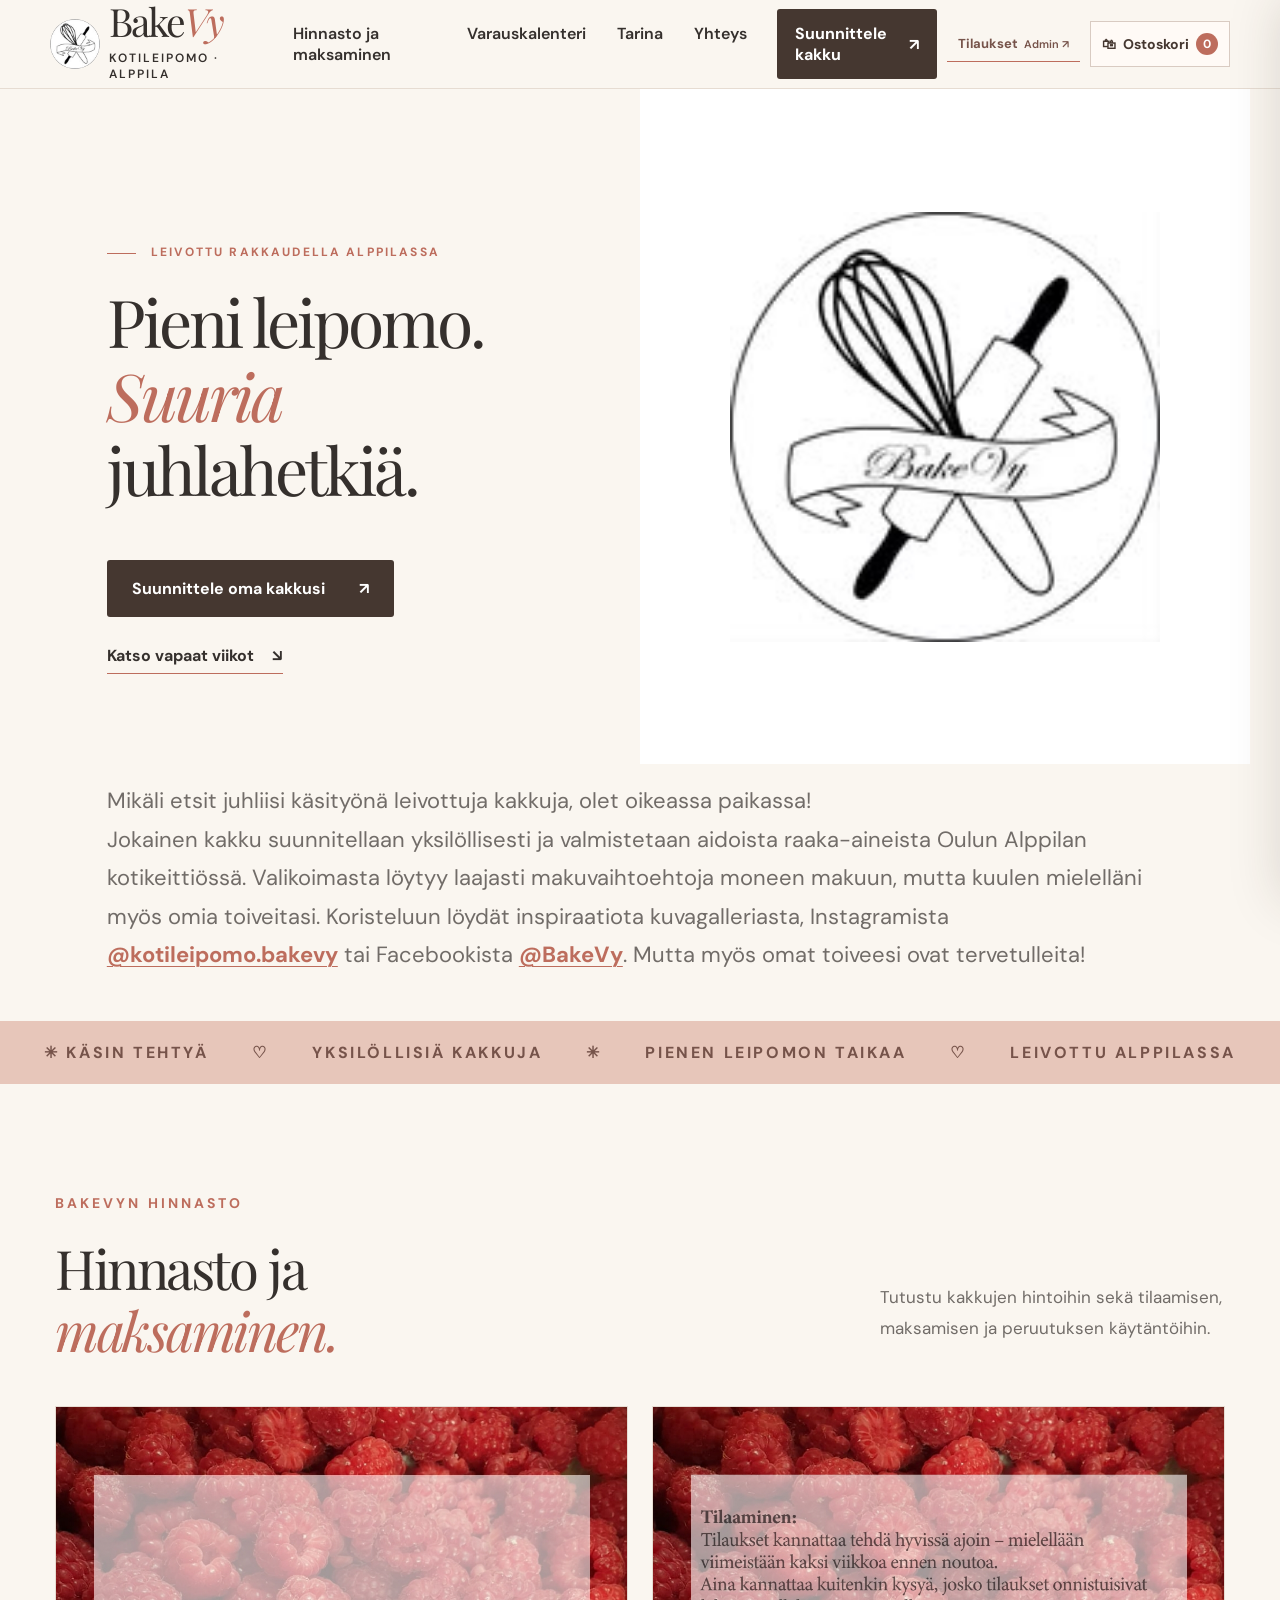
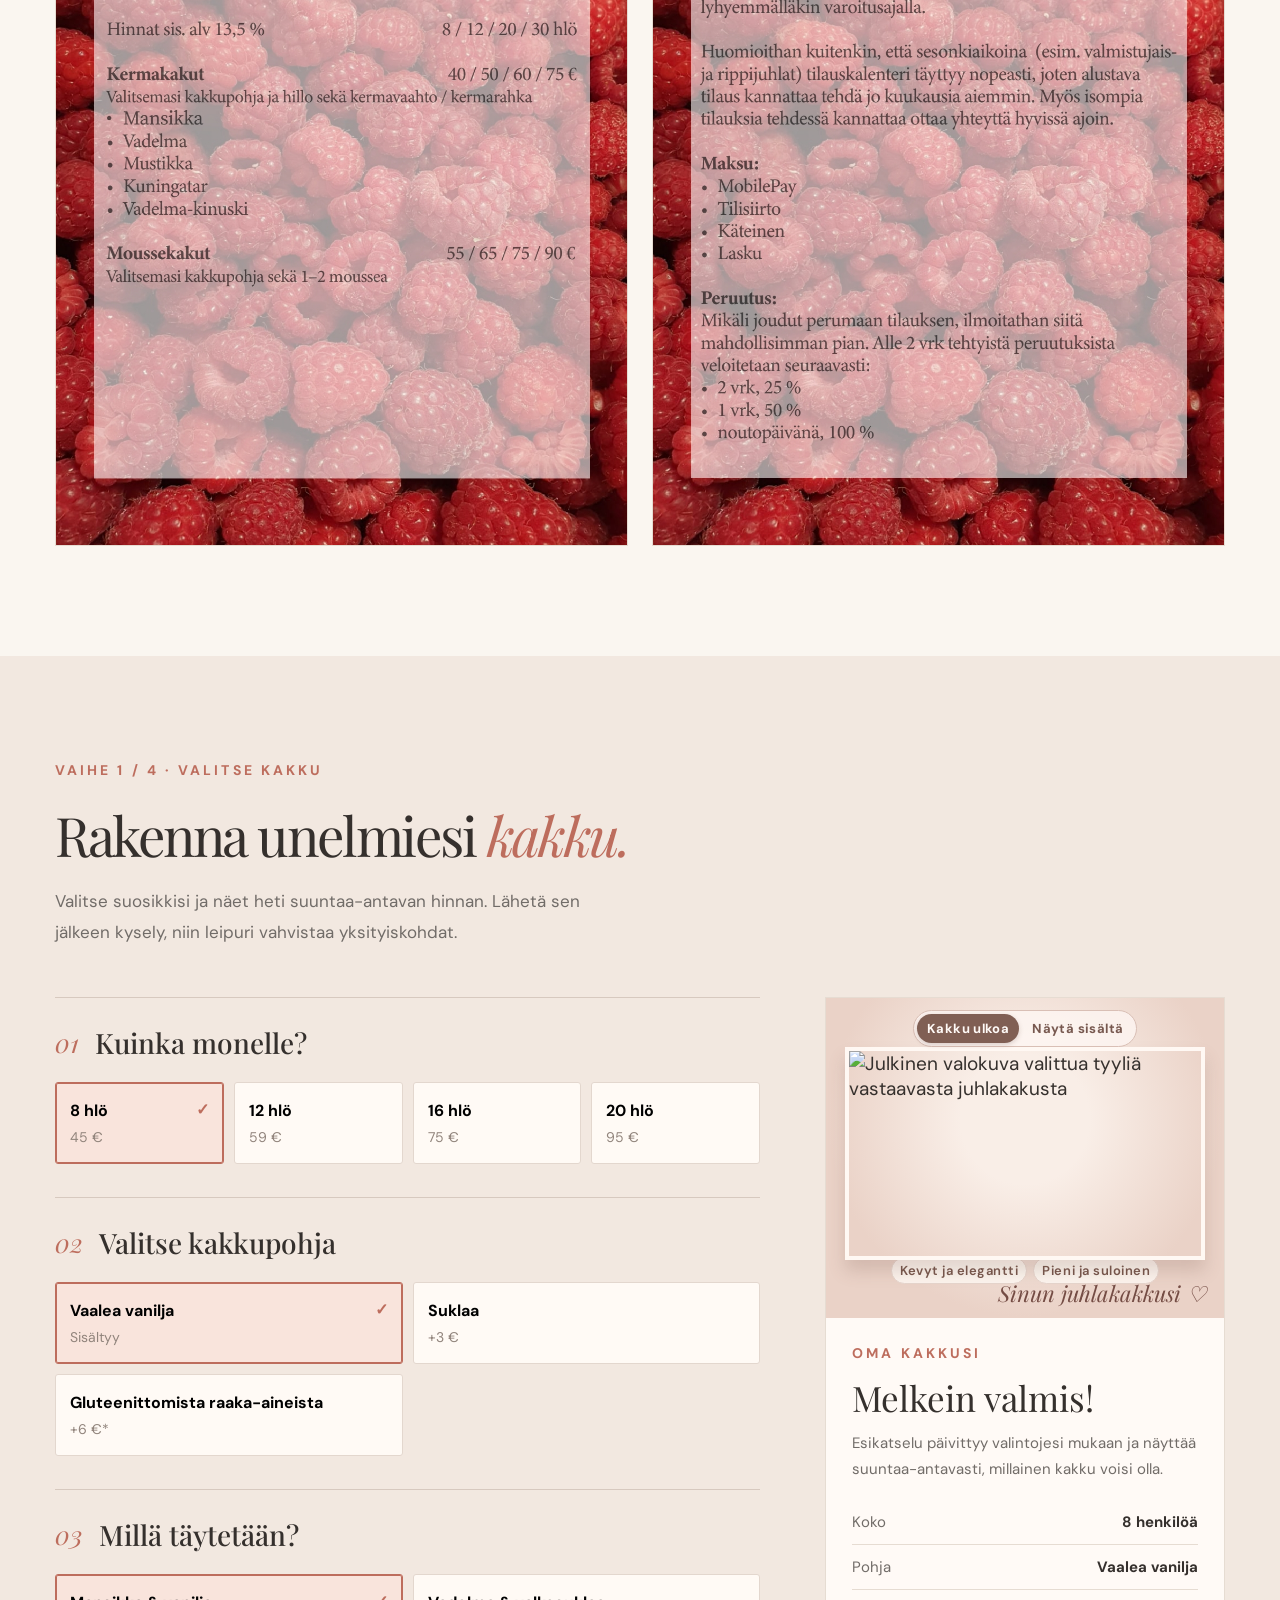
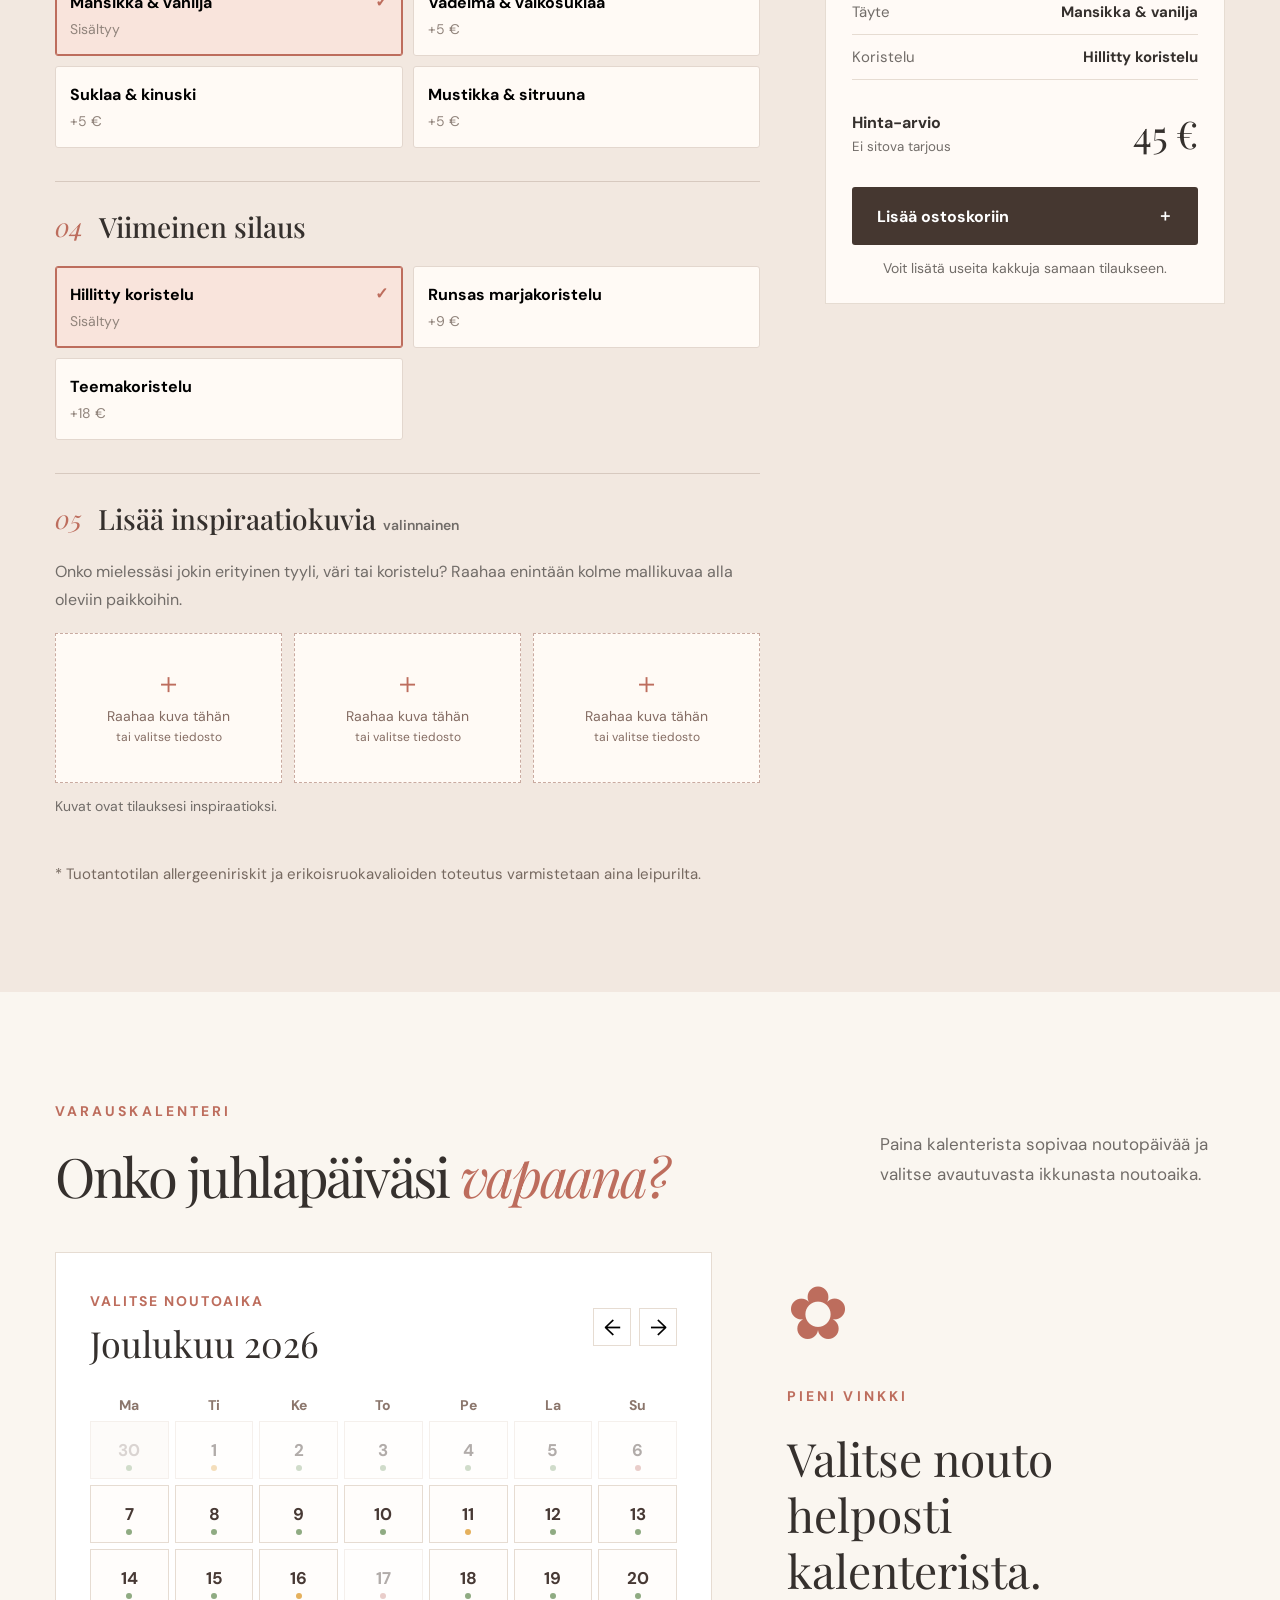
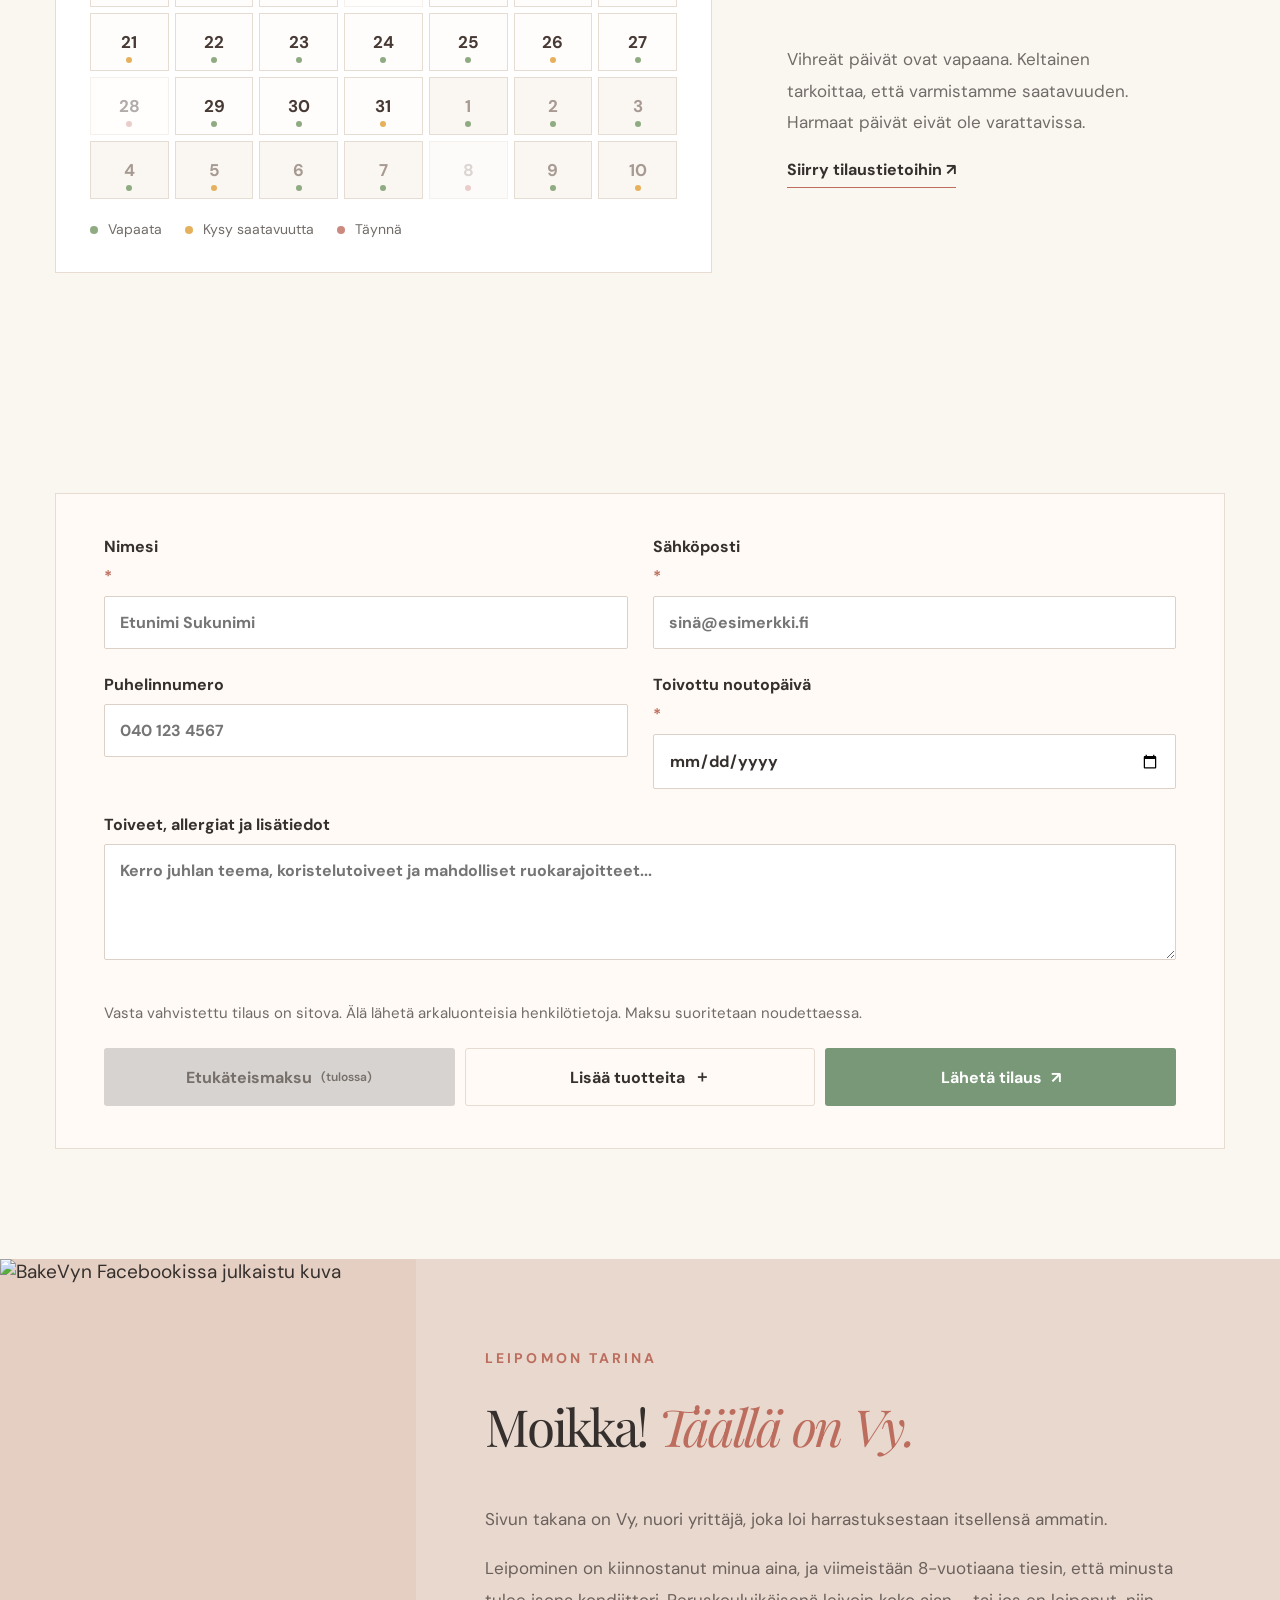
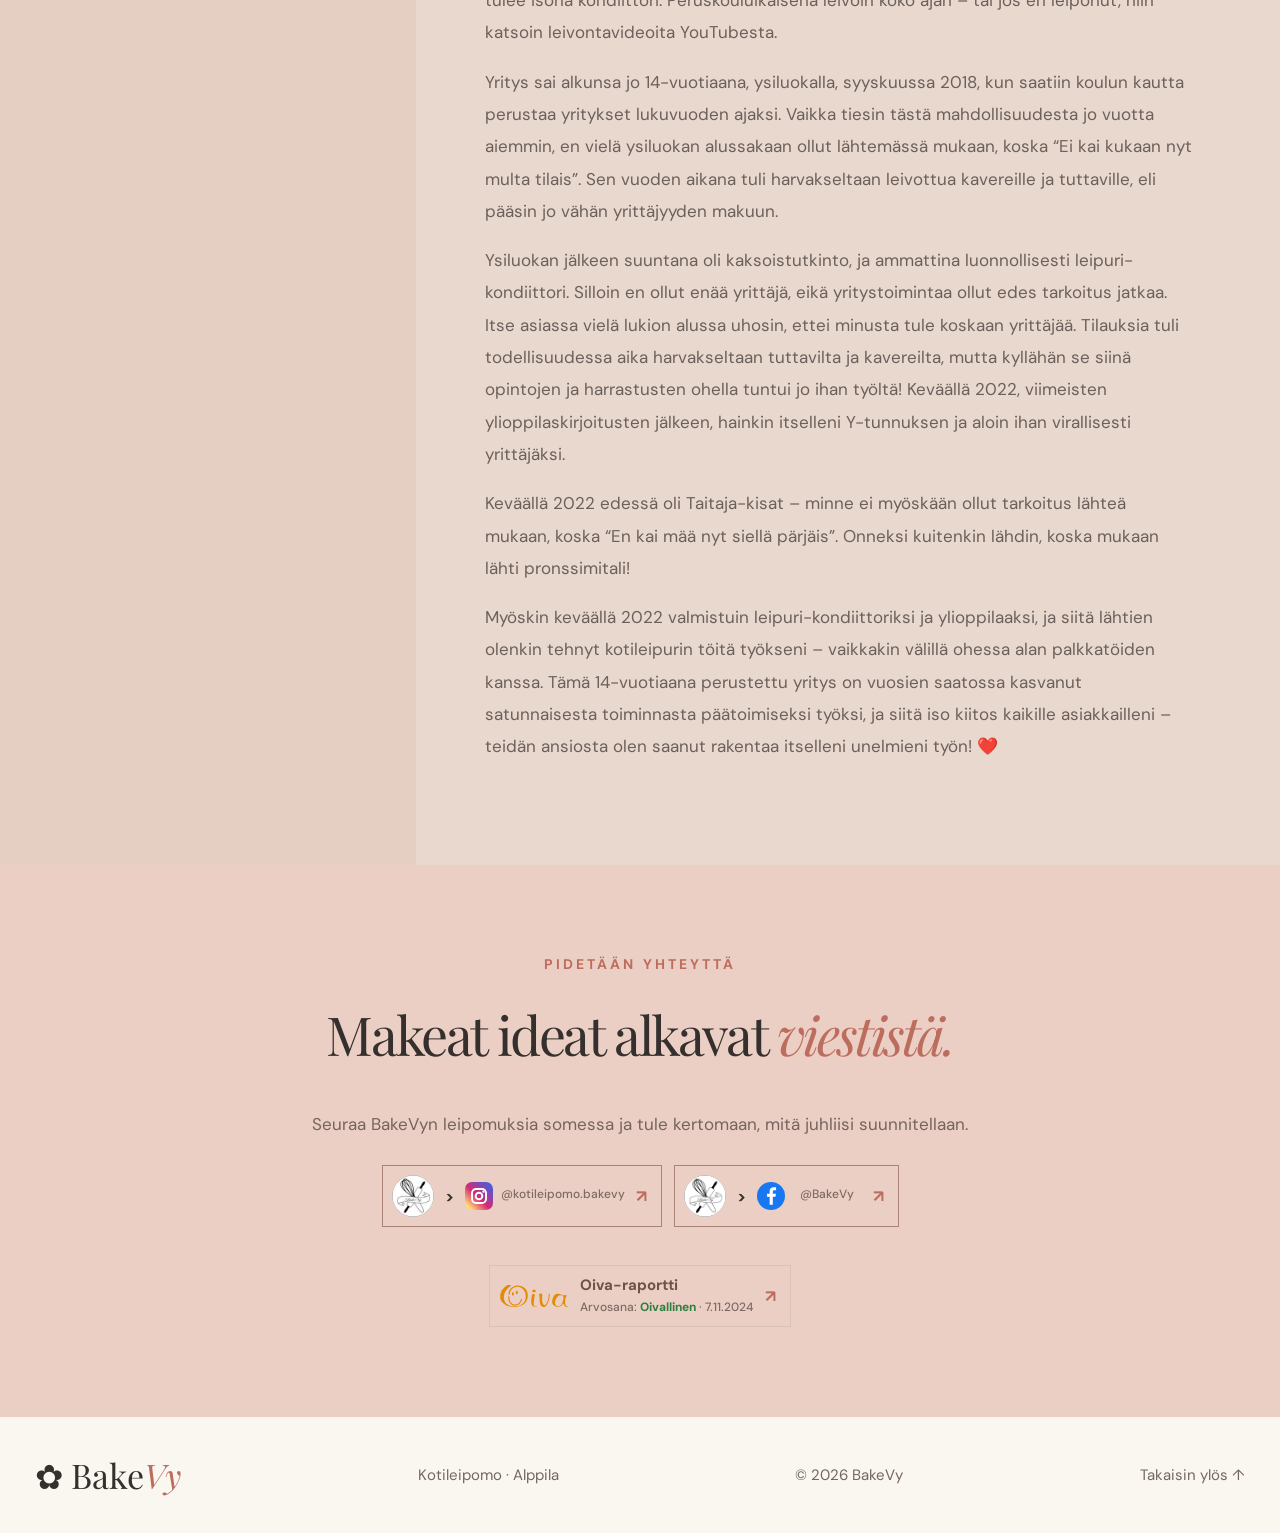
==== commit 85c32b02: "Add pricing and payment materials" ====
--- a/index.html
+++ b/index.html
@@ -21,7 +21,7 @@
           ></a
         >
         <nav id="nav" aria-label="Päävalikko">
-          <a href="#herkut">Herkut & hinnasto</a
+          <a href="#herkut">Hinnasto ja maksaminen</a
           ><a href="#kalenteri">Varauskalenteri</a><a href="#tarina">Tarina</a
           ><a href="#yhteys">Yhteys</a>
         </nav>
@@ -138,50 +138,20 @@
       <section class="section products" id="herkut">
         <div class="section-top">
           <div>
-            <div class="eyebrow">HERKUT & HINNASTO</div>
-            <h2>Jokaiselle hetkelle<br /><em>jotain ihanaa.</em></h2>
+            <div class="eyebrow">BAKEVYN HINNASTO</div>
+            <h2>Hinnasto ja<br /><em>maksaminen.</em></h2>
           </div>
           <p>
-            Olipa mielessäsi syntymäpäiväkakku, pieni juhlaherkku tai jotain
-            ihan omaa, suunnitellaan yhdessä sopiva kokonaisuus.
+            Tutustu kakkujen hintoihin sekä tilaamisen, maksamisen ja
+            peruutuksen käytäntöihin.
           </p>
         </div>
-        <div class="product-grid">
-          <article class="product-card">
-            <div class="product-image pink">
-              <img
-                src="assets/berry-cake.svg"
-                alt="Kuvitus marjatäytekakusta"
-              /><span class="product-number">01 / MAKEA</span>
-            </div>
-            <h3>Täytekakut <span>↗</span></h3>
-            <p>Juhlan keskipiste oman makusi mukaan.</p>
-            <div class="price">Alkaen 45 € <small>esimerkkihinta</small></div>
-          </article>
-          <article class="product-card">
-            <div class="product-image peach">
-              <img
-                src="assets/chocolate-cake.svg"
-                alt="Kuvitus suklaakakusta"
-              /><span class="product-number">02 / HERKULLINEN</span>
-            </div>
-            <h3>Erikoiskakut <span>↗</span></h3>
-            <p>Koristelut ja makuyhdistelmät toiveidesi mukaan.</p>
-            <div class="price">Alkaen 65 € <small>esimerkkihinta</small></div>
-          </article>
-          <article class="product-card">
-            <div class="product-image lilac">
-              <img src="assets/cupcakes.svg" alt="Kuvitus kuppikakuista" /><span
-                class="product-number"
-                >03 / PIENET HERKUT</span
-              >
-            </div>
-            <h3>Pienet leivonnaiset <span>↗</span></h3>
-            <p>Suloiset suupalat kahvipöytään.</p>
-            <div class="price">
-              Kysy tarjous <small>valikoima tarkentuu</small>
-            </div>
-          </article>
+        <div class="pricing-images">
+          <img src="assets/Hinnasto1.jpg" alt="BakeVyn kakkuhinnasto" />
+          <img
+            src="assets/TilaaminenJaMaksaminen.jpg"
+            alt="BakeVyn tilaamisen, maksamisen ja peruutuksen ehdot"
+          />
         </div>
       </section>
       <section class="builder-section" id="suunnittele">
--- a/styles.css
+++ b/styles.css
@@ -163,6 +163,20 @@
   display: none;
 }
 
+/* Hinnasto ja maksaminen -materiaalit Drive-kansiosta. */
+.pricing-images {
+  display: grid;
+  grid-template-columns: repeat(2, minmax(0, 1fr));
+  gap: 24px;
+}
+
+.pricing-images img {
+  width: 100%;
+  height: auto;
+  border: 1px solid var(--line);
+  object-fit: contain;
+}
+
 /* Pitkä tarina saa leveämmän tekstipalstan kuin kuvan. */
 @media (min-width: 761px) {
   .story {
@@ -183,6 +197,11 @@
 
   .hero-image.logo-cover {
     padding: 24px;
+  }
+
+  .pricing-images {
+    grid-template-columns: 1fr;
+    gap: 18px;
   }
 }
 
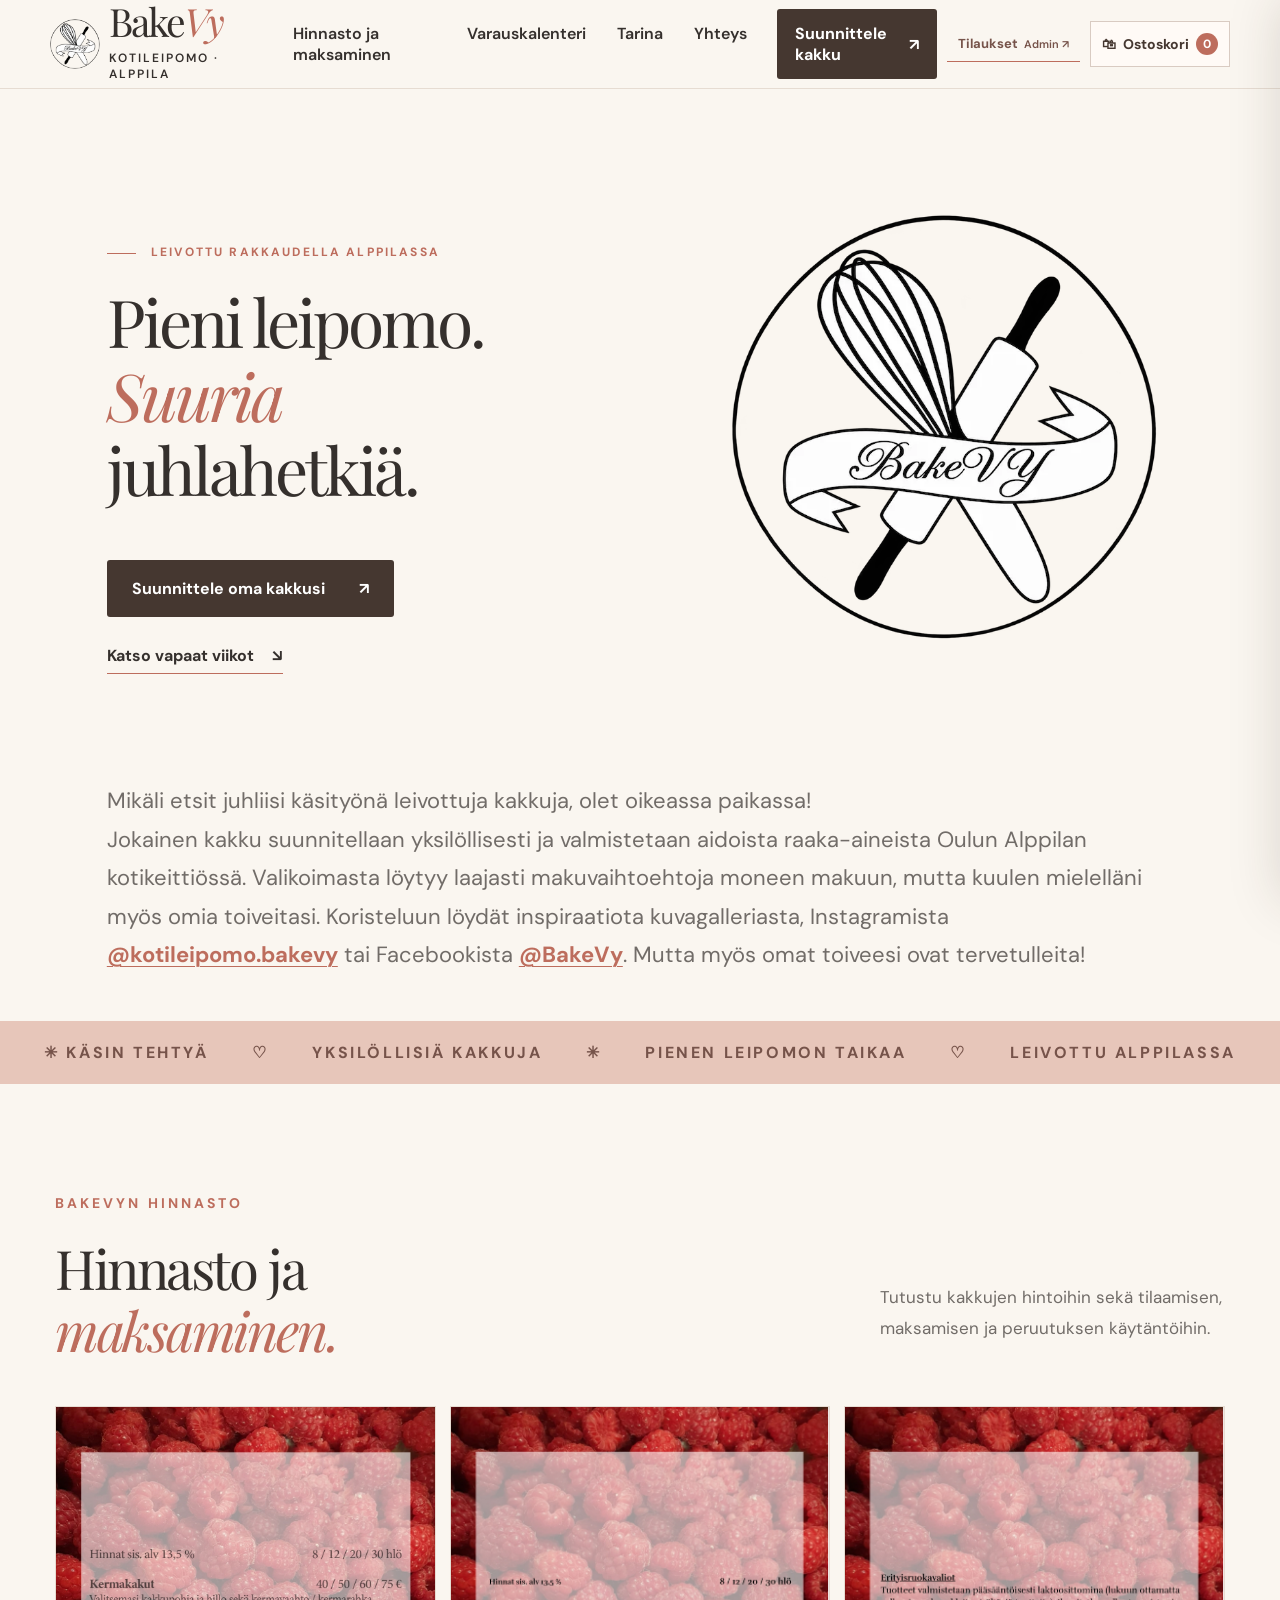
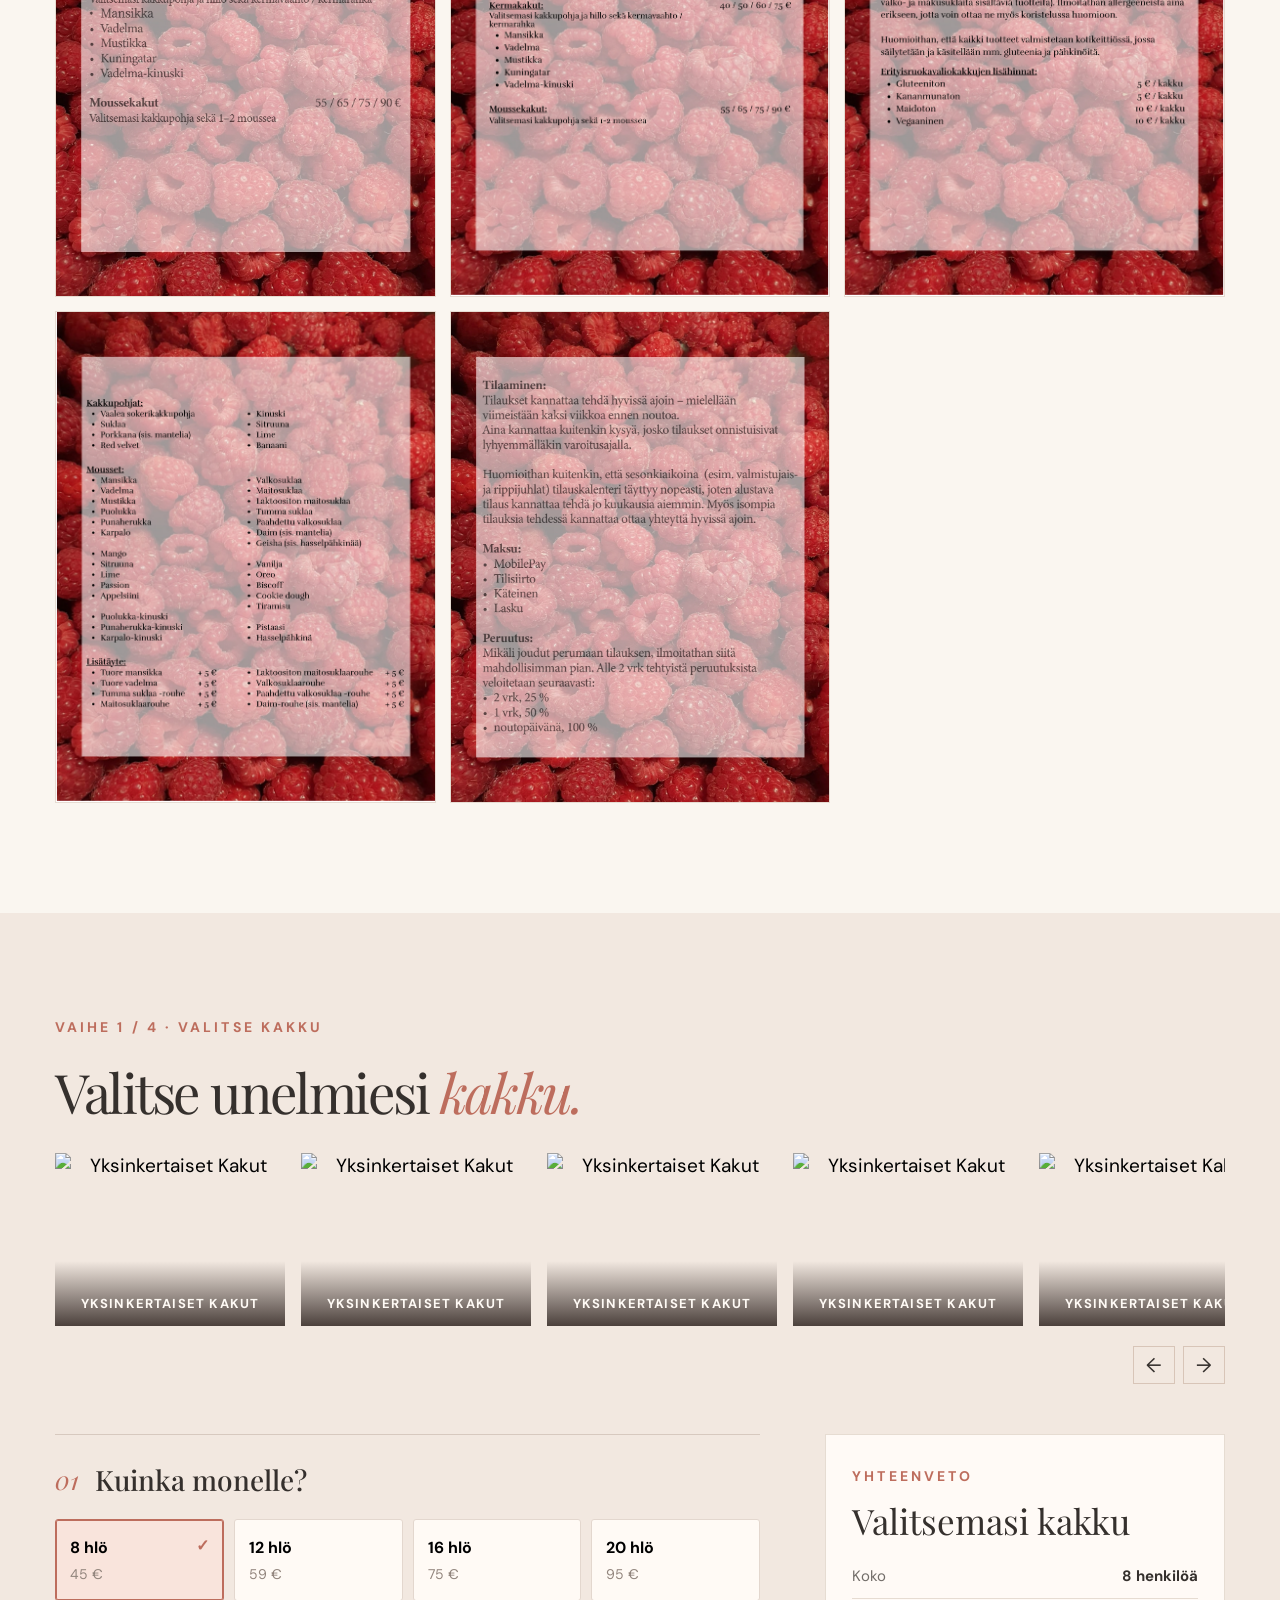
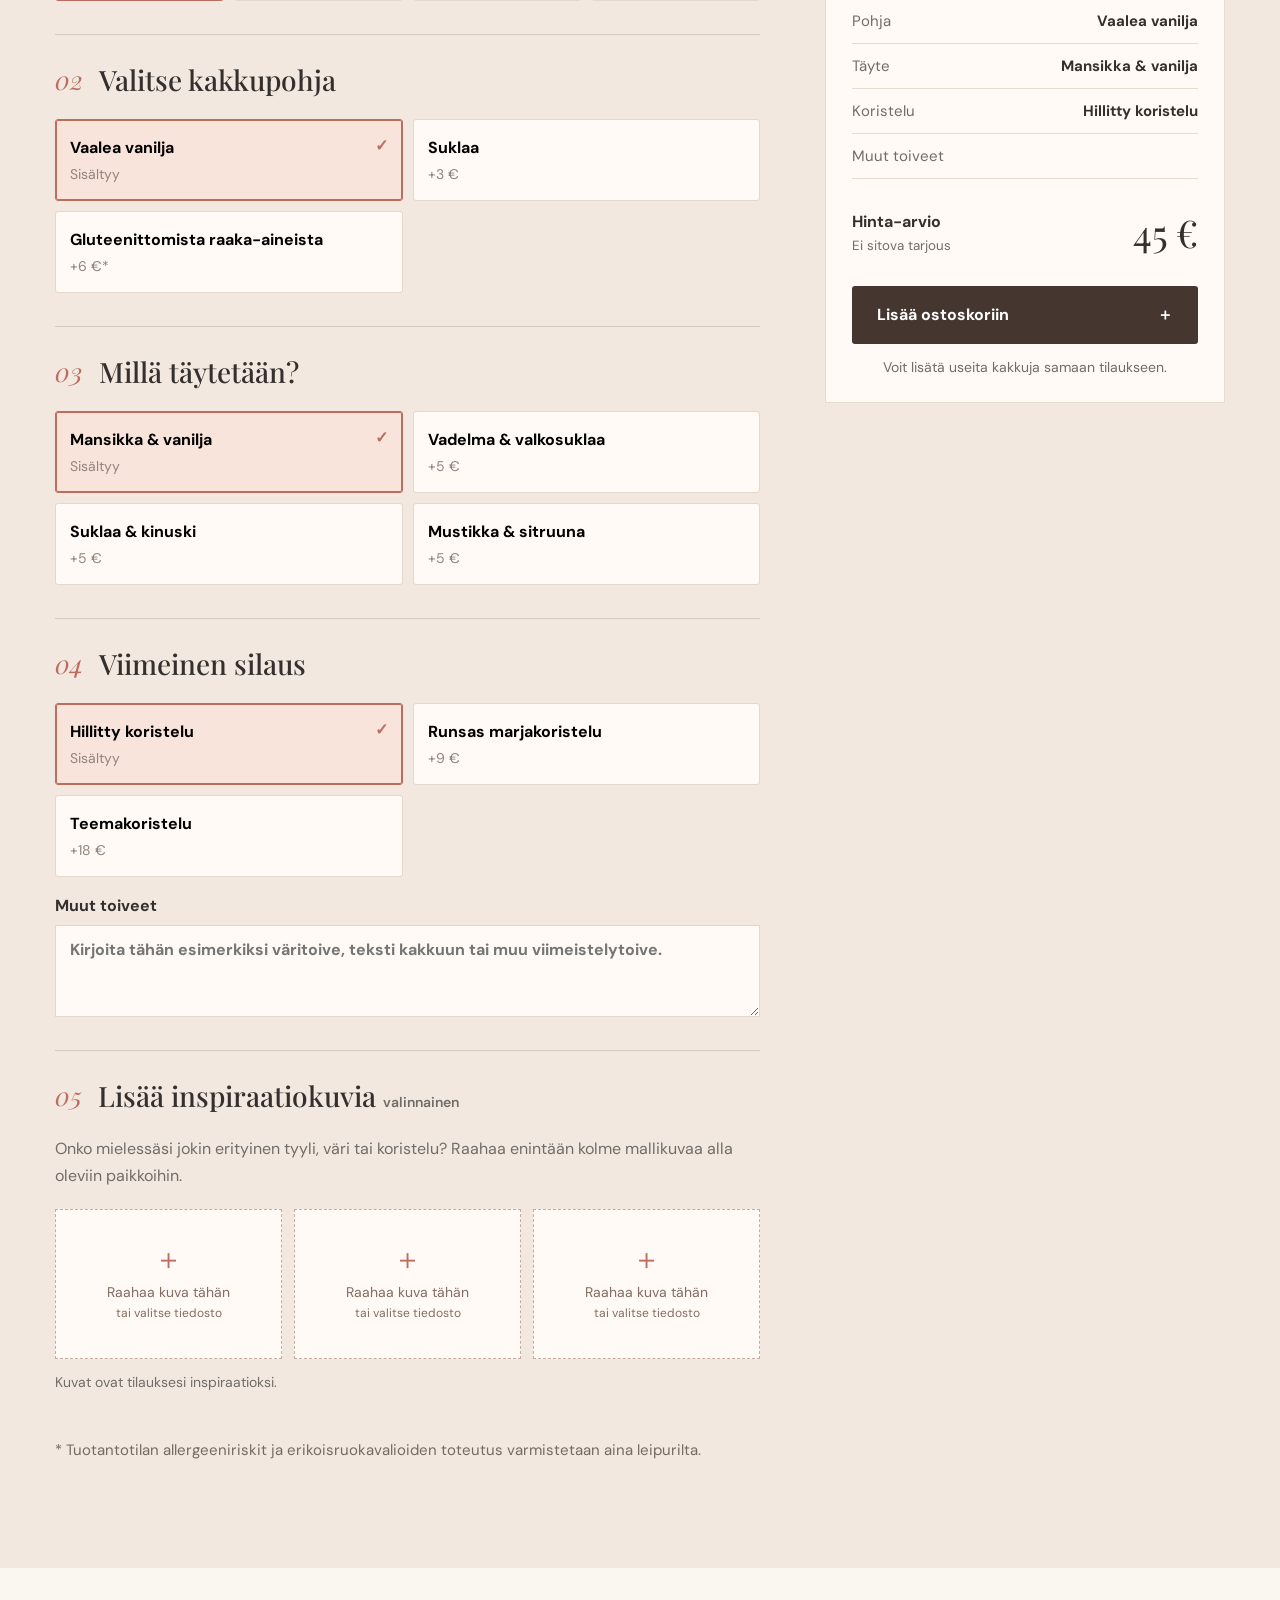
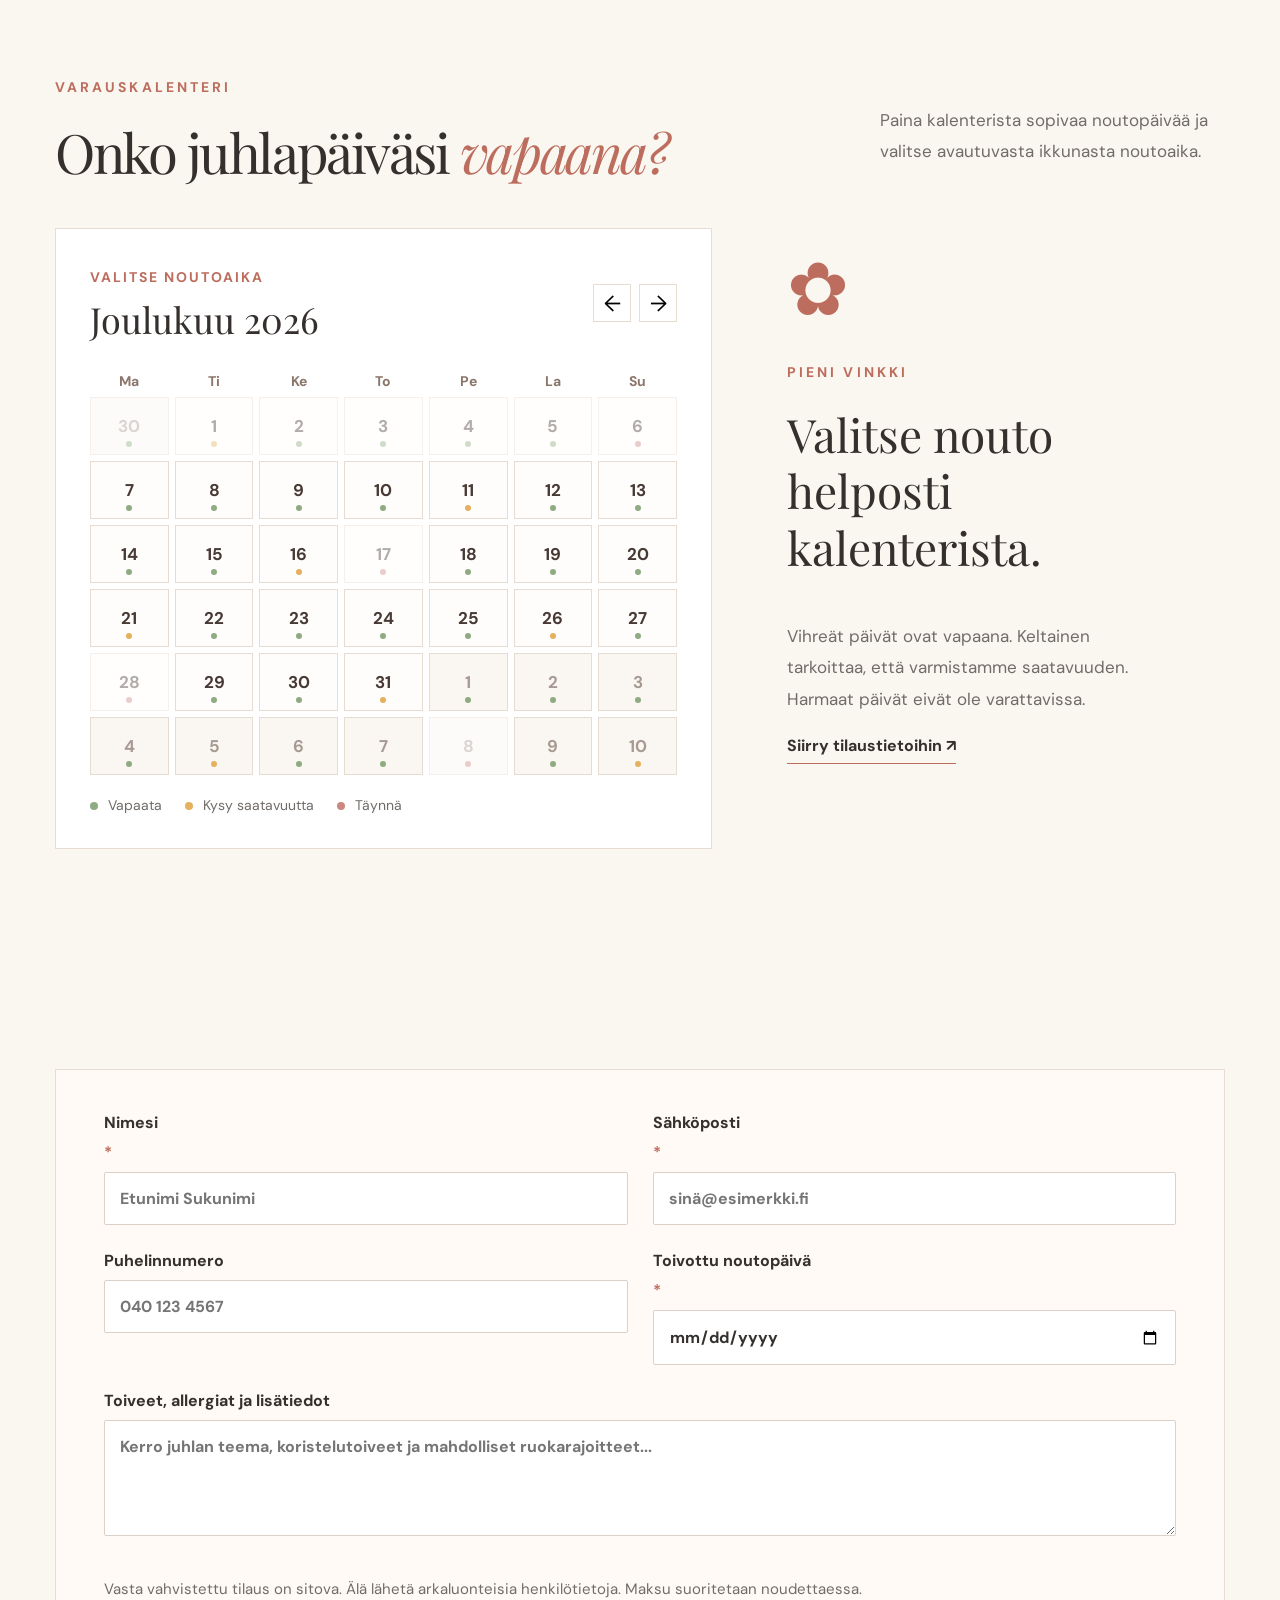
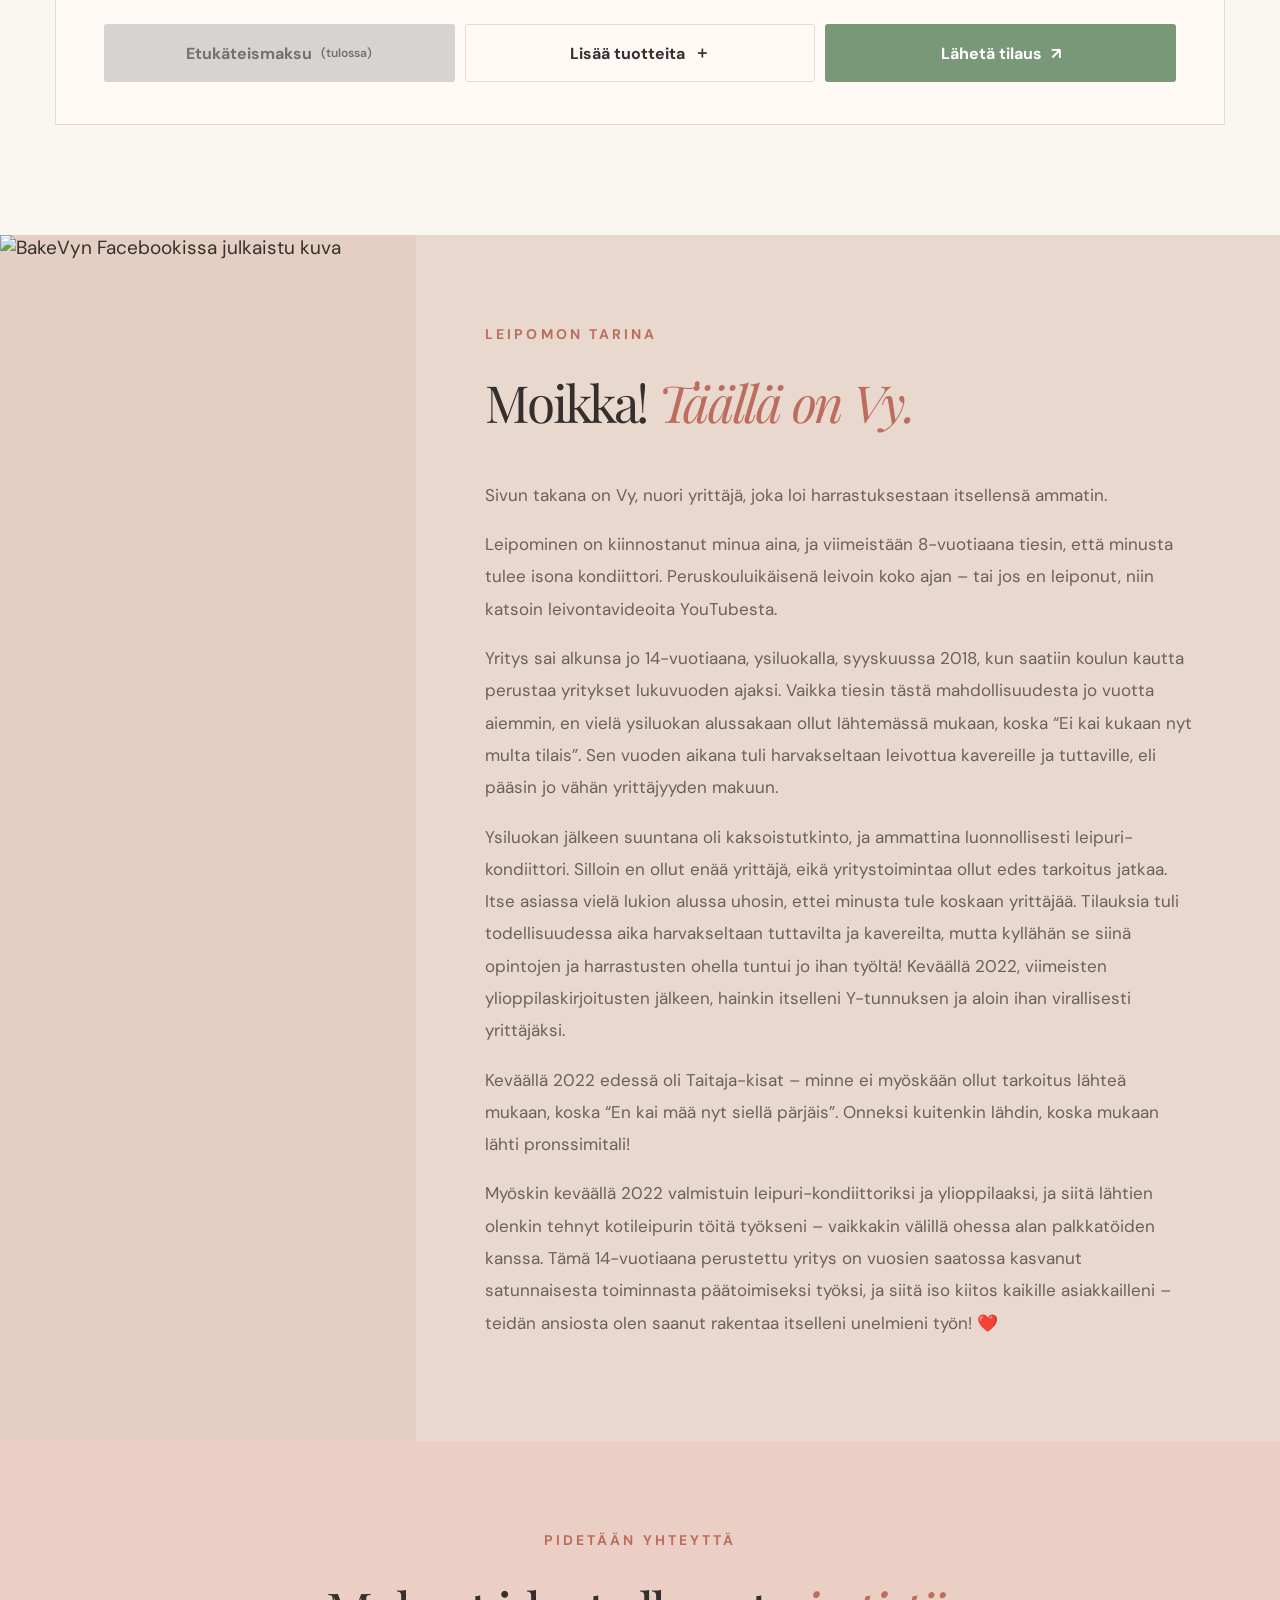
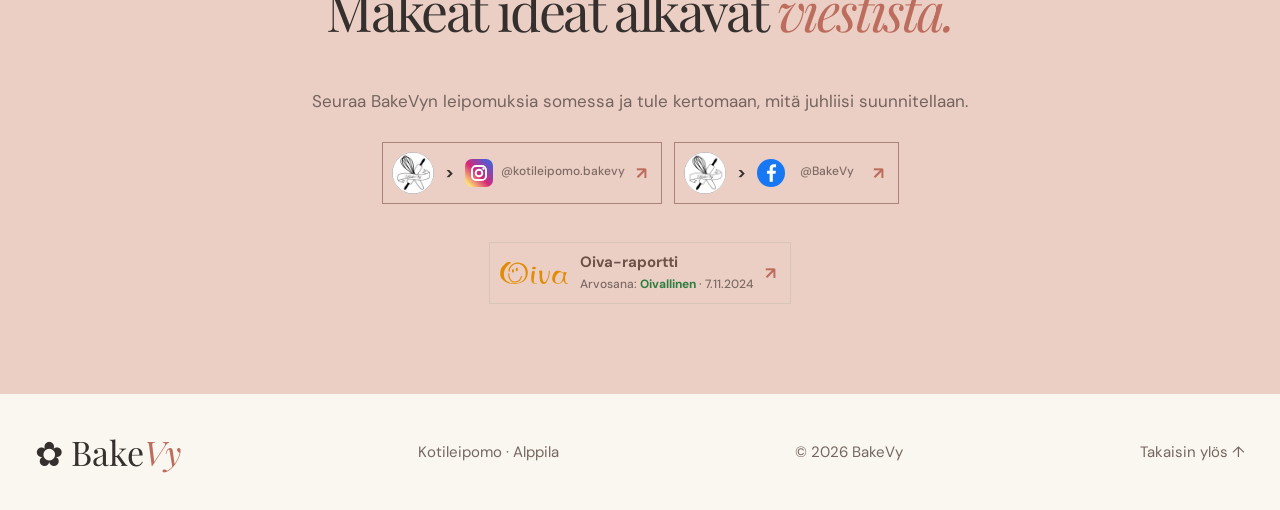
==== commit d877895b: "Refine cake selection and ordering flow" ====
--- a/index.html
+++ b/index.html
@@ -15,7 +15,11 @@
     <header class="site-header">
       <div class="navwrap">
         <a href="#alku" class="brand" aria-label="BakeVy etusivu"
-          ><img class="brand-logo" src="assets/BakevyLogo.jpg" alt="" /><span
+          ><img
+            class="brand-logo"
+            src="assets/BakeVyLogoNoBackground.webp"
+            alt=""
+          /><span
             >Bake<span class="brand-italic">Vy</span
             ><small>KOTILEIPOMO · ALPPILA</small></span
           ></a
@@ -109,7 +113,7 @@
         <div class="hero-image logo-cover">
           <img
             class="hero-logo"
-            src="assets/BakevyLogo.jpg"
+            src="assets/BakeVyLogoNoBackground.webp"
             alt="BakeVyn logo"
           />
           <div class="seal">MAKEITA<br />HETKIÄ <span>✳</span><br />BAKEVY</div>
@@ -147,21 +151,68 @@
           </p>
         </div>
         <div class="pricing-images">
-          <img src="assets/Hinnasto1.jpg" alt="BakeVyn kakkuhinnasto" />
-          <img
-            src="assets/TilaaminenJaMaksaminen.jpg"
-            alt="BakeVyn tilaamisen, maksamisen ja peruutuksen ehdot"
-          />
+          <a
+            href="assets/Hinnasto1.jpg"
+            target="_blank"
+            rel="noopener"
+            aria-label="Avaa hinnasto 1 suurempana"
+            ><img src="assets/Hinnasto1.jpg" alt="BakeVyn hinnasto 1"
+          /></a>
+          <a
+            href="assets/Hinnasto2.png"
+            target="_blank"
+            rel="noopener"
+            aria-label="Avaa hinnasto 2 suurempana"
+            ><img src="assets/Hinnasto2.png" alt="BakeVyn hinnasto 2"
+          /></a>
+          <a
+            href="assets/Hinnasto3.png"
+            target="_blank"
+            rel="noopener"
+            aria-label="Avaa hinnasto 3 suurempana"
+            ><img src="assets/Hinnasto3.png" alt="BakeVyn hinnasto 3"
+          /></a>
+          <a
+            href="assets/Hinnasto4.png"
+            target="_blank"
+            rel="noopener"
+            aria-label="Avaa hinnasto 4 suurempana"
+            ><img src="assets/Hinnasto4.png" alt="BakeVyn hinnasto 4"
+          /></a>
+          <a
+            href="assets/Maksaminen.jpg"
+            target="_blank"
+            rel="noopener"
+            aria-label="Avaa maksamisohje suurempana"
+            ><img
+              src="assets/Maksaminen.jpg"
+              alt="BakeVyn tilaamisen, maksamisen ja peruutuksen ohje"
+          /></a>
         </div>
       </section>
       <section class="builder-section" id="suunnittele">
         <div class="section builder-heading">
           <div class="eyebrow">OMA KAKKU, OMA TYYLI</div>
-          <h2>Rakenna unelmiesi <em>kakku.</em></h2>
-          <p>
-            Valitse suosikkisi ja näet heti suuntaa-antavan hinnan. Lähetä sen
-            jälkeen kysely, niin leipuri vahvistaa yksityiskohdat.
-          </p>
+          <h2>Valitse unelmiesi <em>kakku.</em></h2>
+          <div class="cake-gallery" aria-label="Kakkugalleria">
+            <div class="cake-gallery-track" id="cakeGalleryTrack"></div>
+            <div class="cake-gallery-controls">
+              <button
+                type="button"
+                id="cakeGalleryPrev"
+                aria-label="Edellinen kakku"
+              >
+                ←
+              </button>
+              <button
+                type="button"
+                id="cakeGalleryNext"
+                aria-label="Seuraava kakku"
+              >
+                →
+              </button>
+            </div>
+          </div>
         </div>
         <div class="builder-layout">
           <div class="builder-form">
@@ -298,6 +349,14 @@
                   Teemakoristelu <small>+18 €</small>
                 </button>
               </div>
+              <label class="custom-cake-note" for="cakeCustomNote">
+                Muut toiveet
+                <textarea
+                  id="cakeCustomNote"
+                  rows="3"
+                  placeholder="Kirjoita tähän esimerkiksi väritoive, teksti kakkuun tai muu viimeistelytoive."
+                ></textarea>
+              </label>
             </div>
             <div class="step inspiration-step">
               <div class="step-title">
@@ -377,57 +436,13 @@
           </div>
           <aside class="order-summary">
             <div class="summary-sticky">
-              <div class="summary-art">
-                <div class="cake-preview" aria-live="polite">
-                  <div
-                    class="cake-view-switch"
-                    role="group"
-                    aria-label="Kakkuesikatselun näkymä"
-                  >
-                    <button
-                      type="button"
-                      class="cake-view active"
-                      data-cake-view="outside"
-                      aria-pressed="true"
-                    >
-                      Kakku ulkoa</button
-                    ><button
-                      type="button"
-                      class="cake-view"
-                      data-cake-view="inside"
-                      aria-pressed="false"
-                    >
-                      Näytä sisältä
-                    </button>
-                  </div>
-                  <svg
-                    id="cakePreview"
-                    viewBox="0 0 420 270"
-                    role="img"
-                    aria-labelledby="cakePreviewTitle cakePreviewDesc"
-                  >
-                    <title id="cakePreviewTitle">
-                      Esikatselu valitusta juhlakakusta
-                    </title>
-                    <desc id="cakePreviewDesc">
-                      Valintoja vastaava, yksityiskohtainen kakku ulkoa tai
-                      poikkileikkauksena.
-                    </desc>
-                  </svg>
-                  <div class="preview-badges">
-                    <span id="sumMood">Kevyt ja elegantti</span
-                    ><span id="sumStyle">Suuntaa antava kuvitus</span>
-                  </div>
-                </div>
-                <span>Sinun juhlakakkusi ♡</span>
+              <div class="selected-cake-image" id="selectedCakeImage" hidden>
+                <img id="selectedCakePhoto" alt="" />
+                <span id="selectedCakeName"></span>
               </div>
               <div class="summary-body">
-                <div class="eyebrow">OMA KAKKUSI</div>
-                <h3>Melkein valmis!</h3>
-                <p class="summary-note">
-                  Esikatselu päivittyy valintojesi mukaan ja näyttää
-                  suuntaa-antavasti, millainen kakku voisi olla.
-                </p>
+                <div class="eyebrow">YHTEENVETO</div>
+                <h3>Valitsemasi kakku</h3>
                 <dl>
                   <div>
                     <dt>Koko</dt>
@@ -444,6 +459,10 @@
                   <div>
                     <dt>Koristelu</dt>
                     <dd id="sumDecoration">Hillitty koristelu</dd>
+                  </div>
+                  <div id="sumCustomNoteRow" hidden>
+                    <dt>Muut toiveet</dt>
+                    <dd id="sumCustomNote"></dd>
                   </div>
                 </dl>
                 <div class="total">
--- a/styles.css
+++ b/styles.css
@@ -29,7 +29,132 @@
 @media(max-width:1080px){.navwrap{padding:0 24px}nav{gap:15px}.hero-copy{padding:80px 35px}.hero h1{font-size:66px}.section{padding:85px 35px}.builder-section{padding:80px 35px}.builder-layout{gap:30px}.calendar-layout{gap:35px}}@media(max-width:760px){.navwrap{min-height:70px;padding:0 18px}.brand{font-size:33px}.brand-icon{font-size:34px}.brand small{font-size:10px;margin-top:9px}.head-actions .btn{display:none}.menu-btn{display:block}nav{display:none;position:absolute;top:70px;left:0;right:0;background:var(--cream);padding:20px;flex-direction:column;box-shadow:0 12px 15px #0001}nav.open{display:flex}.hero{grid-template-columns:1fr}.hero-copy{padding:65px 25px 45px;min-height:460px}.hero h1{font-size:clamp(53px,9vw,76px)}.hero-bottom{gap:15px;flex-wrap:wrap}.hero-image{min-height:410px;max-height:510px}.section{padding:70px 23px}.section-top{display:block}.section-top>p{margin-top:25px}.product-grid{grid-template-columns:1fr;gap:40px}.product-image{height:310px}.builder-section{padding:70px 23px}.builder-layout{grid-template-columns:1fr}.choice-grid.sizes{grid-template-columns:repeat(2,1fr)}.summary-sticky{position:static}.summary-art{height:245px;padding:12px 12px 38px}.preview-badges{margin-top:6px}.calendar-layout{grid-template-columns:1fr}.calendar-box{padding:17px}.week-row{grid-template-columns:65px 1fr 108px;padding:13px 10px}.status{font-size:14px}.story{grid-template-columns:1fr}.story-visual{min-height:340px;height:340px}.story-copy{padding:65px 28px}.form-grid{grid-template-columns:1fr}.form-grid .wide{grid-column:auto}.order-form{padding:22px}.order-footer{align-items:stretch;flex-direction:column}footer{padding:30px 20px;flex-wrap:wrap}.ticker{font-size:14px}.ticker span{margin:0 10px}}@media(prefers-reduced-motion:reduce){html{scroll-behavior:auto}*{transition:none!important}}
 
 /* Mobiili: hero pysyy yhtenä pystysuuntaisena kokonaisuutena. */
+.cake-gallery {
+  margin-top: 28px;
+}
+.cake-gallery-track {
+  display: grid;
+  grid-auto-columns: minmax(230px, 29vw);
+  grid-auto-flow: column;
+  gap: 16px;
+  overflow-x: auto;
+  overscroll-behavior-inline: contain;
+  padding: 2px 1px 12px;
+  scroll-behavior: smooth;
+  scroll-snap-type: inline mandatory;
+  scrollbar-width: thin;
+  scrollbar-color: var(--coral) transparent;
+}
+.cake-gallery-card {
+  aspect-ratio: 4 / 3;
+  background: transparent;
+  border: 0;
+  cursor: pointer;
+  margin: 0;
+  padding: 0;
+  overflow: hidden;
+  position: relative;
+  scroll-snap-align: start;
+}
+.cake-gallery-card img {
+  display: block;
+  height: 100%;
+  object-fit: cover;
+  transition: transform 0.25s ease;
+  width: 100%;
+}
+.cake-gallery-card:hover img {
+  transform: scale(1.035);
+}
+.cake-gallery-card span {
+  background: linear-gradient(transparent, rgba(48, 37, 33, 0.86));
+  bottom: 0;
+  color: #fffaf5;
+  font-size: 13px;
+  font-weight: 700;
+  left: 0;
+  letter-spacing: 0.09em;
+  padding: 34px 16px 14px;
+  position: absolute;
+  text-transform: uppercase;
+  width: 100%;
+}
+.cake-gallery-card.selected {
+  outline: 3px solid var(--coral);
+  outline-offset: 2px;
+}
+.selected-cake-image {
+  aspect-ratio: 4 / 3;
+  background: #eddbd2;
+  overflow: hidden;
+  position: relative;
+}
+.selected-cake-image img {
+  height: 100%;
+  object-fit: cover;
+  width: 100%;
+}
+.selected-cake-image span {
+  background: linear-gradient(transparent, rgba(48, 37, 33, 0.86));
+  bottom: 0;
+  color: #fffaf5;
+  font-size: 13px;
+  font-weight: 700;
+  left: 0;
+  letter-spacing: 0.09em;
+  padding: 34px 18px 15px;
+  position: absolute;
+  text-transform: uppercase;
+  width: 100%;
+}
+.cake-gallery-controls {
+  display: flex;
+  gap: 8px;
+  justify-content: flex-end;
+  margin-top: 8px;
+}
+.cake-gallery-controls button {
+  align-items: center;
+  background: transparent;
+  border: 1px solid #d8c5b8;
+  color: var(--ink);
+  cursor: pointer;
+  display: inline-flex;
+  font-size: 20px;
+  height: 38px;
+  justify-content: center;
+  width: 42px;
+}
+.cake-gallery-controls button:hover,
+.cake-gallery-controls button:focus-visible {
+  background: var(--brown);
+  color: #fff;
+}
+.summary-sticky .summary-body {
+  padding-top: 32px;
+}
+.custom-cake-note {
+  color: var(--ink);
+  display: flex;
+  flex-direction: column;
+  font-size: 16px;
+  font-weight: 700;
+  gap: 9px;
+  margin-top: 18px;
+}
+.custom-cake-note textarea {
+  background: #fffaf5;
+  border: 1px solid #e3d7ce;
+  color: var(--ink);
+  min-height: 92px;
+  padding: 13px 14px;
+  resize: vertical;
+}
+
 @media (max-width: 760px) {
+  .cake-gallery-track {
+    grid-auto-columns: minmax(240px, 78vw);
+  }
   body .hero {
     grid-template-columns: minmax(0, 1fr);
     min-height: 0;
@@ -148,7 +273,7 @@
   display: grid;
   place-items: center;
   padding: 50px;
-  background: #fff;
+  background: transparent;
 }
 
 .hero-image.logo-cover > img.hero-logo {
@@ -166,15 +291,33 @@
 /* Hinnasto ja maksaminen -materiaalit Drive-kansiosta. */
 .pricing-images {
   display: grid;
-  grid-template-columns: repeat(2, minmax(0, 1fr));
-  gap: 24px;
+  grid-template-columns: repeat(3, minmax(0, 1fr));
+  gap: 14px;
+}
+
+.pricing-images a {
+  display: block;
+  overflow: hidden;
+  border: 1px solid var(--line);
+  background: #fff;
 }
 
 .pricing-images img {
   width: 100%;
   height: auto;
-  border: 1px solid var(--line);
   object-fit: contain;
+  transition: transform 0.2s ease;
+}
+
+.pricing-images a:hover img,
+.pricing-images a:focus-visible img {
+  transform: scale(1.025);
+}
+
+@media (max-width: 1000px) {
+  .pricing-images {
+    grid-template-columns: repeat(2, minmax(0, 1fr));
+  }
 }
 
 /* Pitkä tarina saa leveämmän tekstipalstan kuin kuvan. */
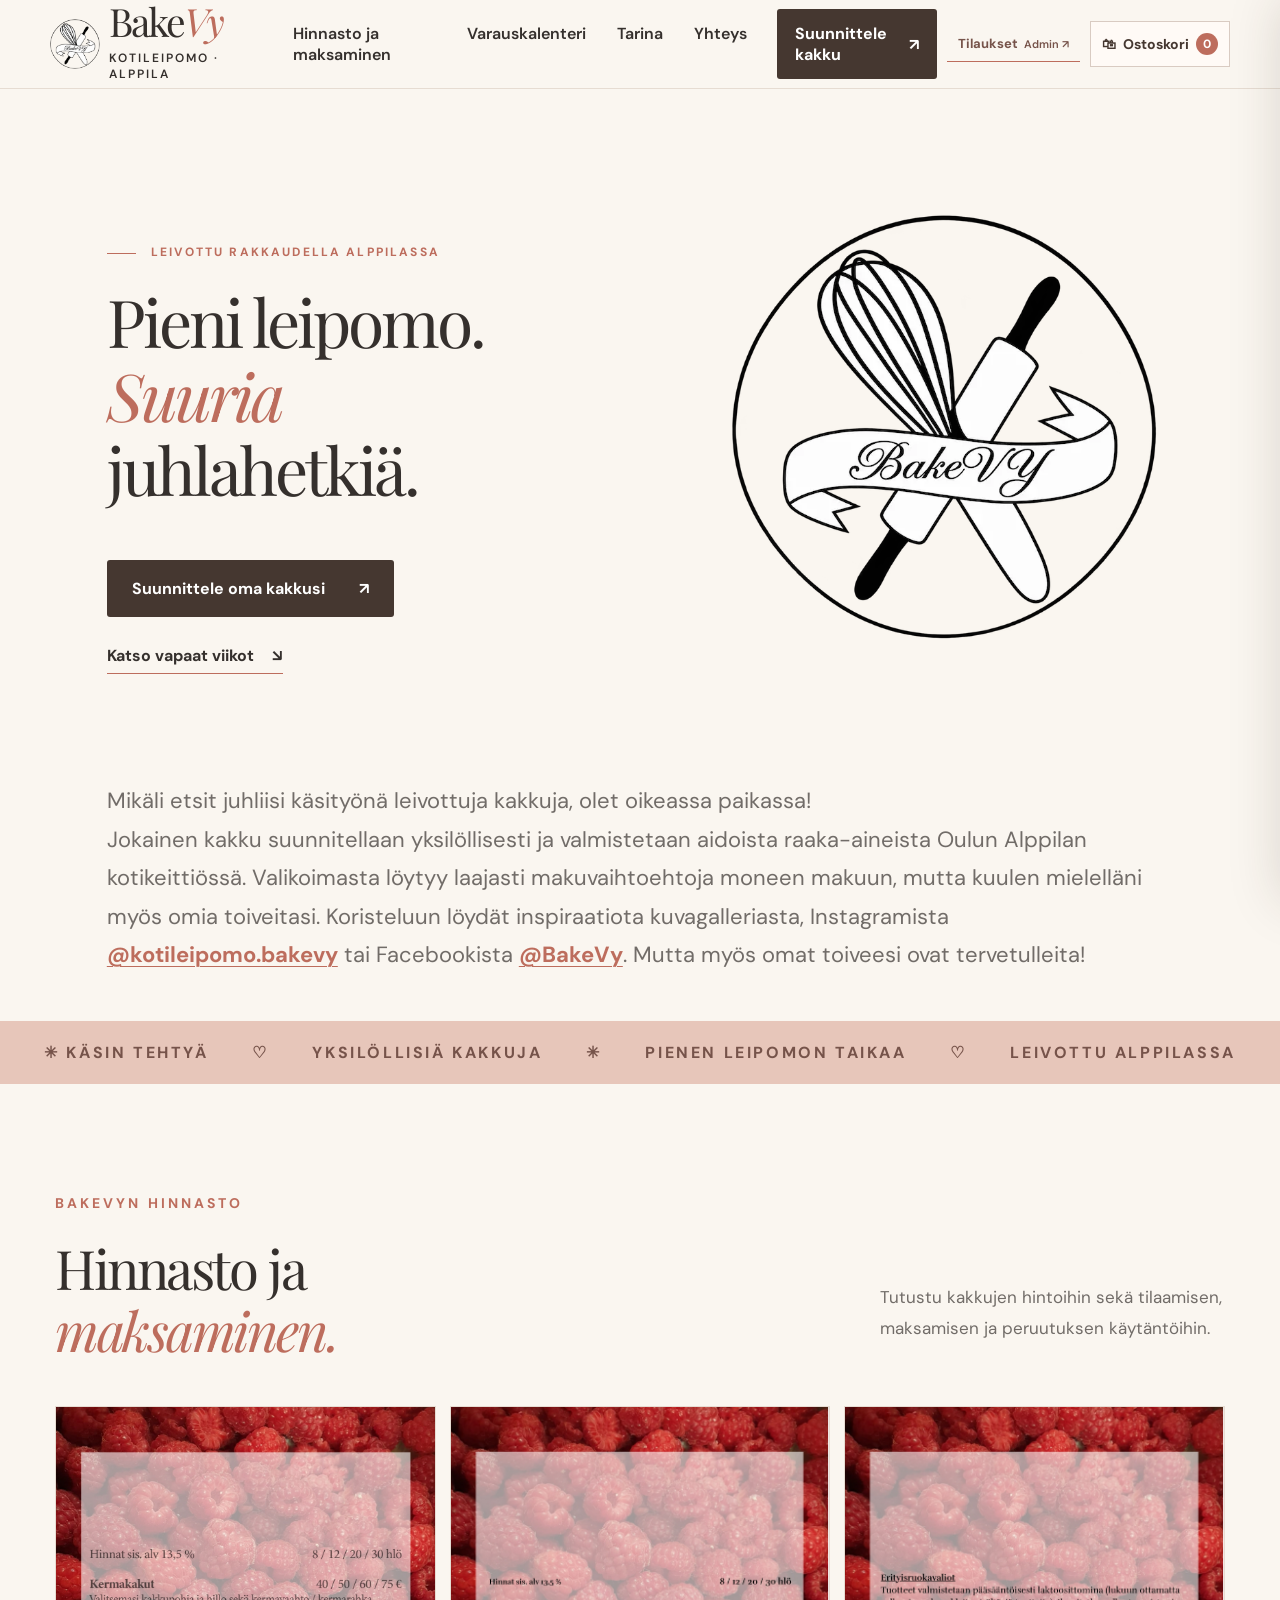
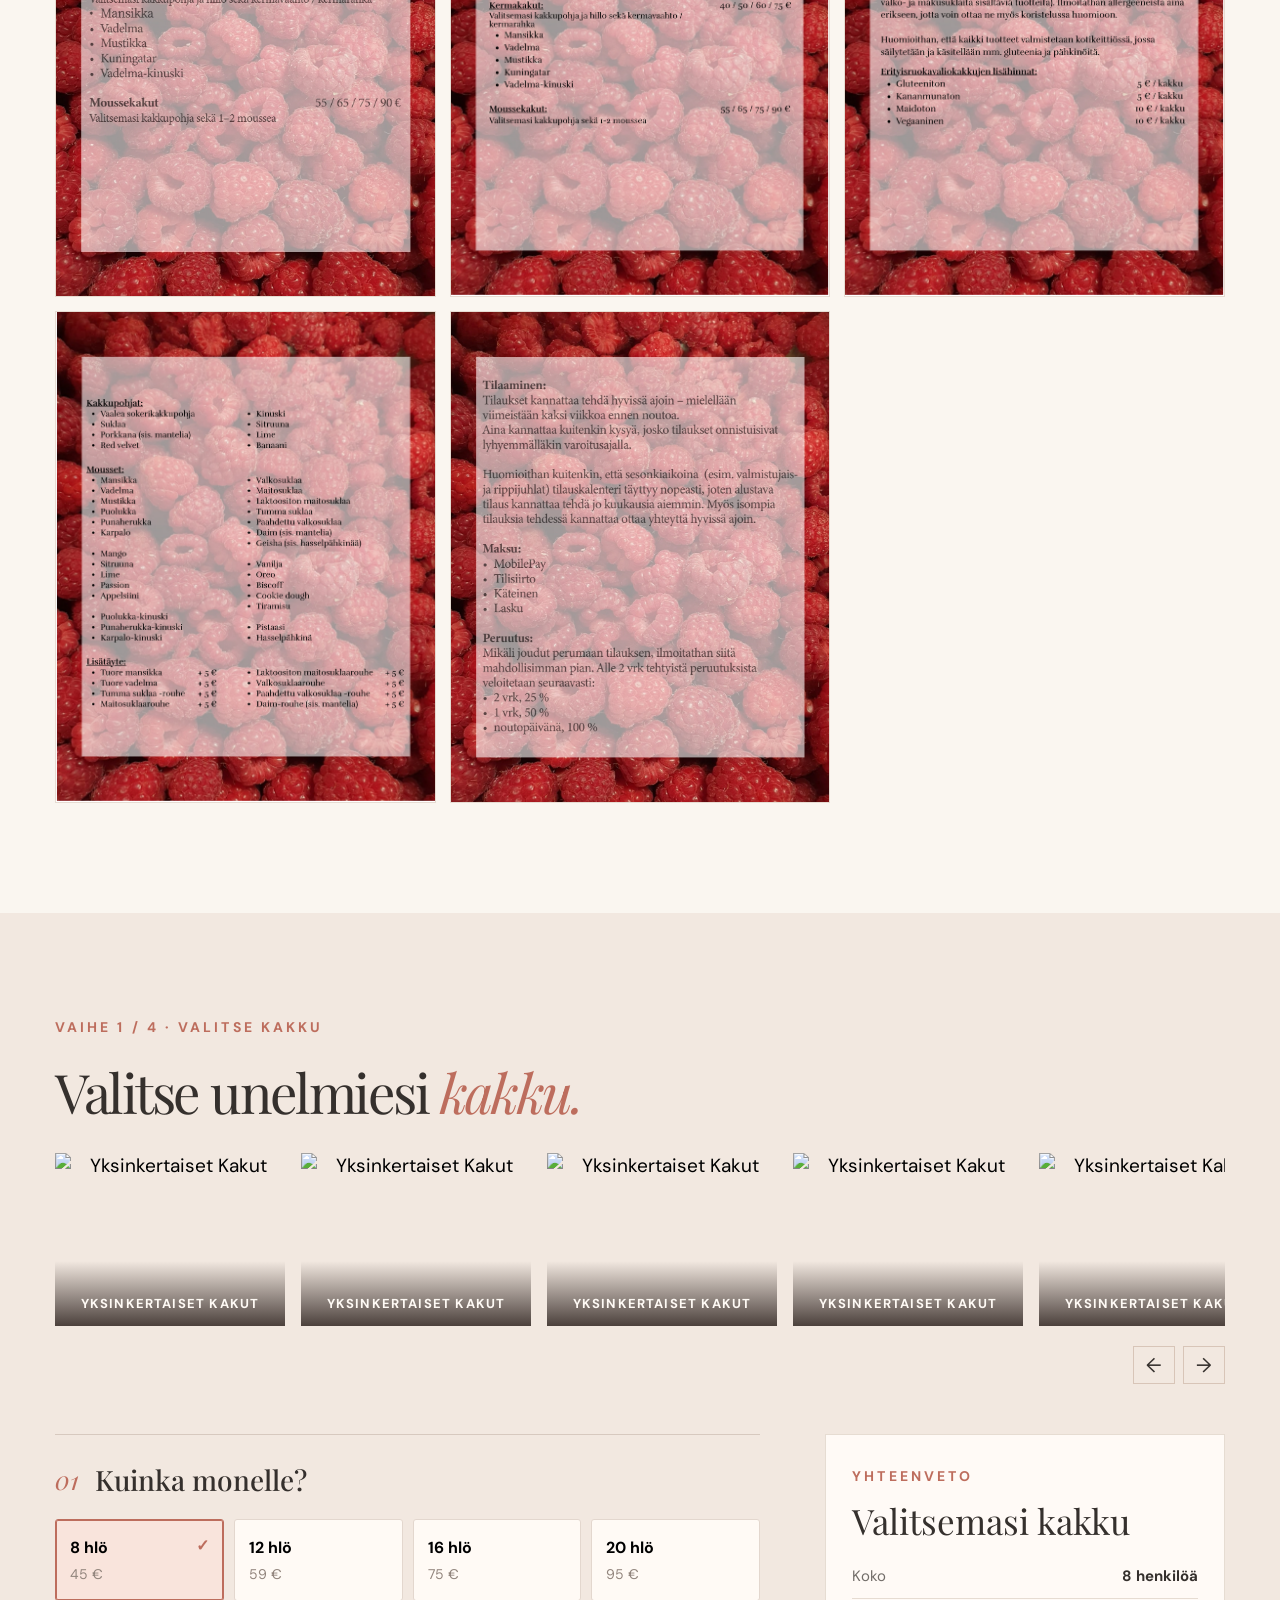
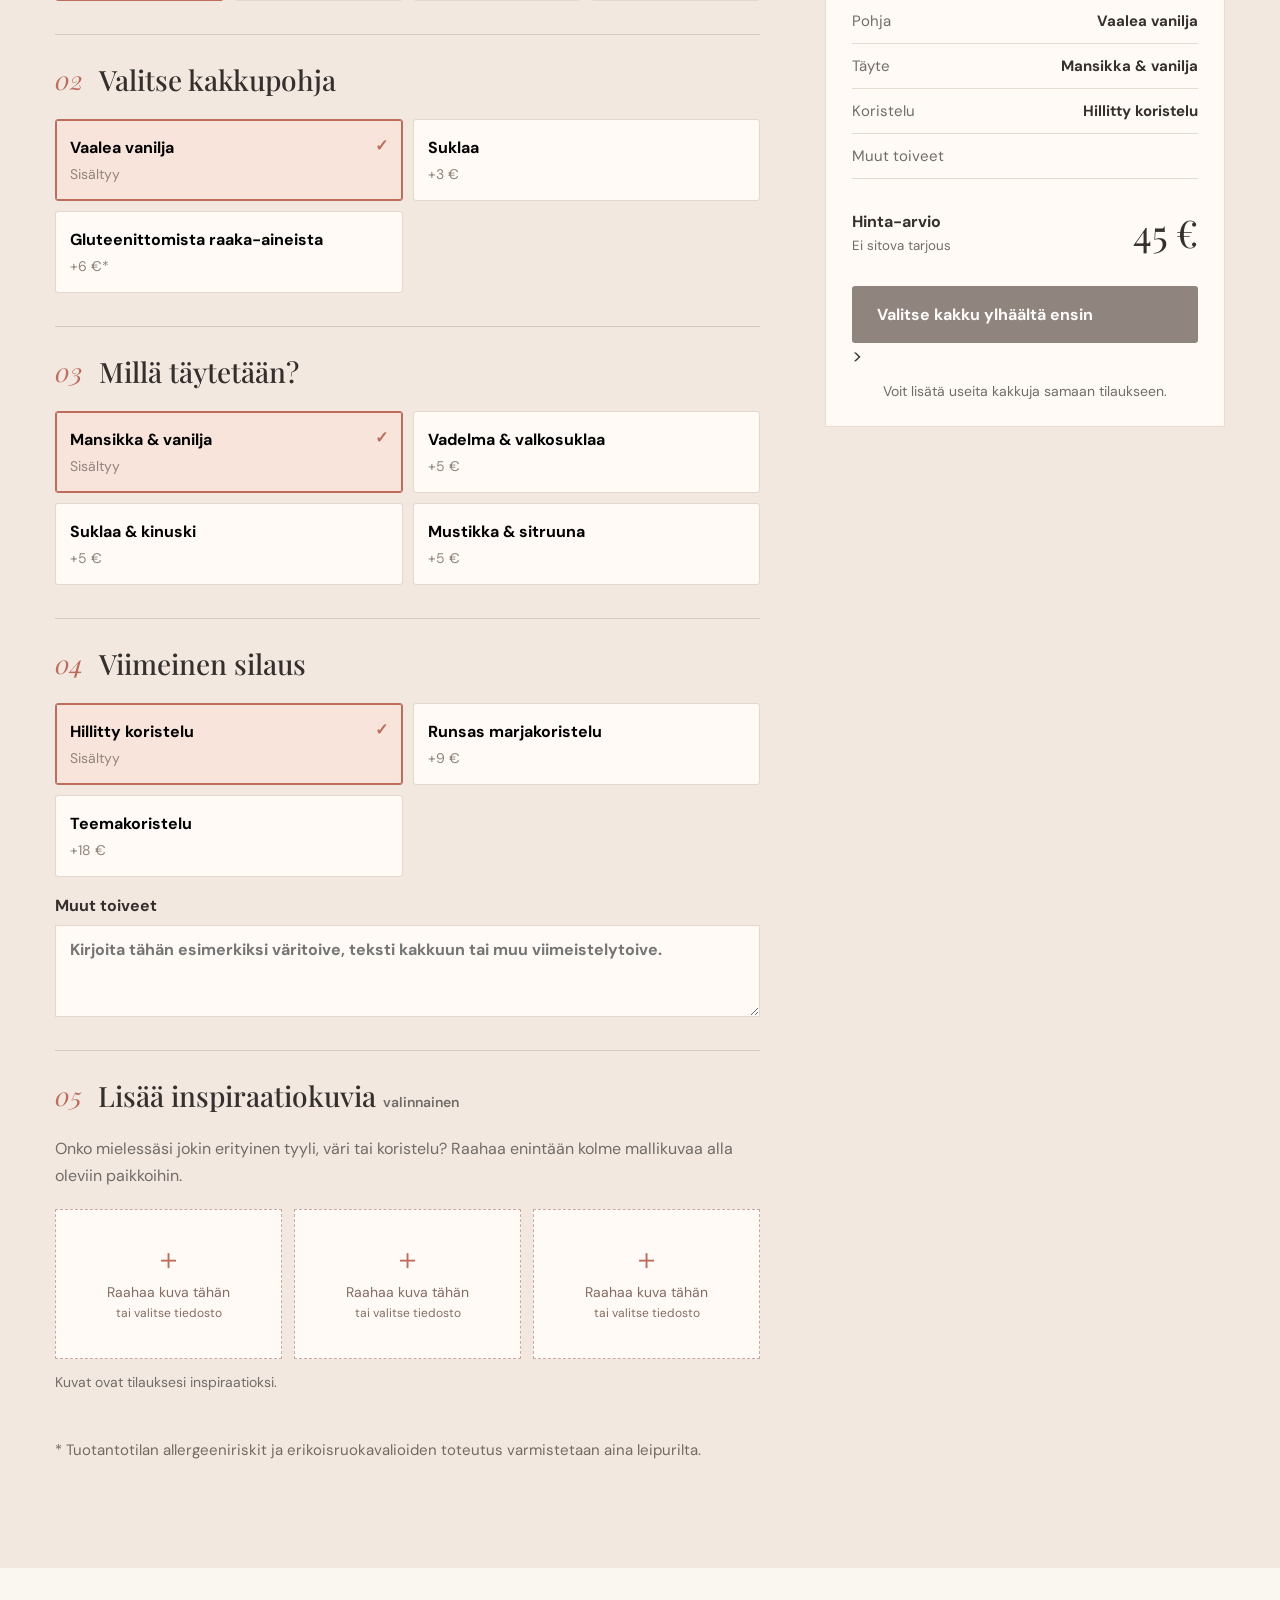
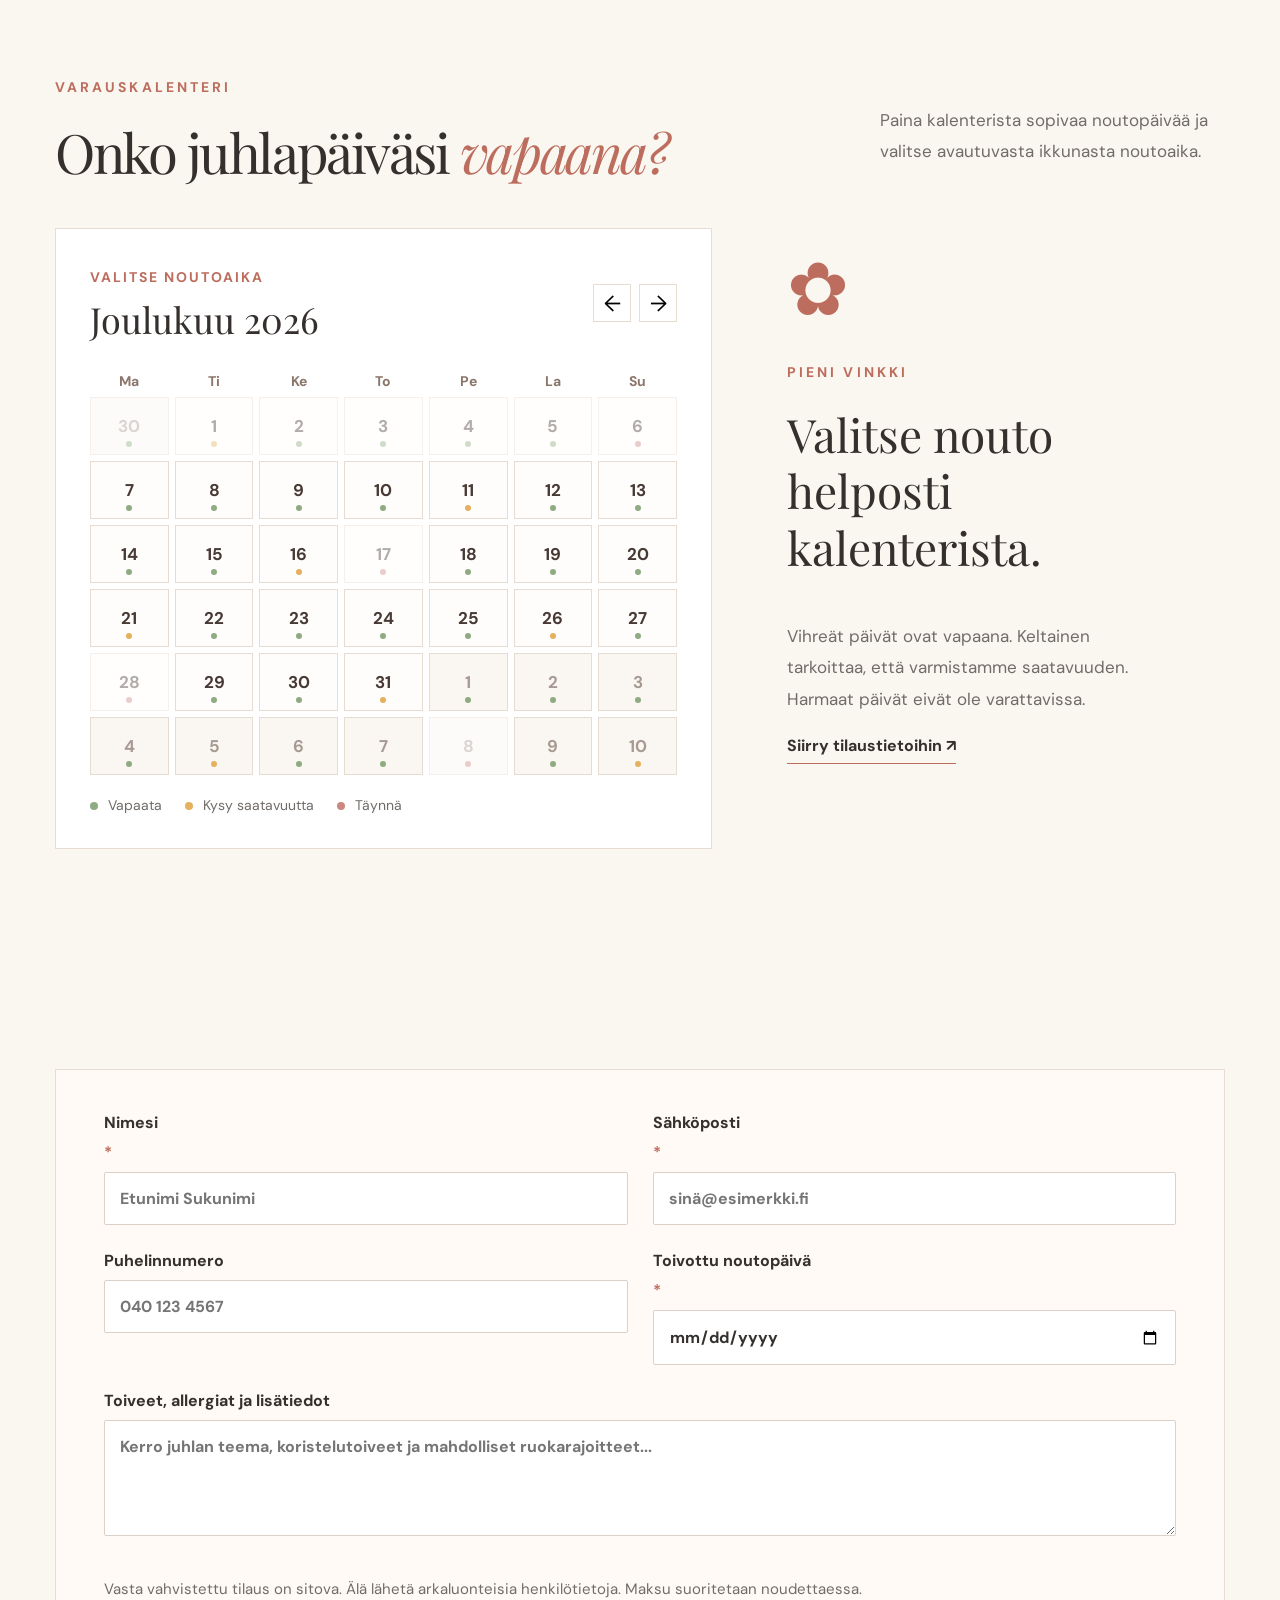
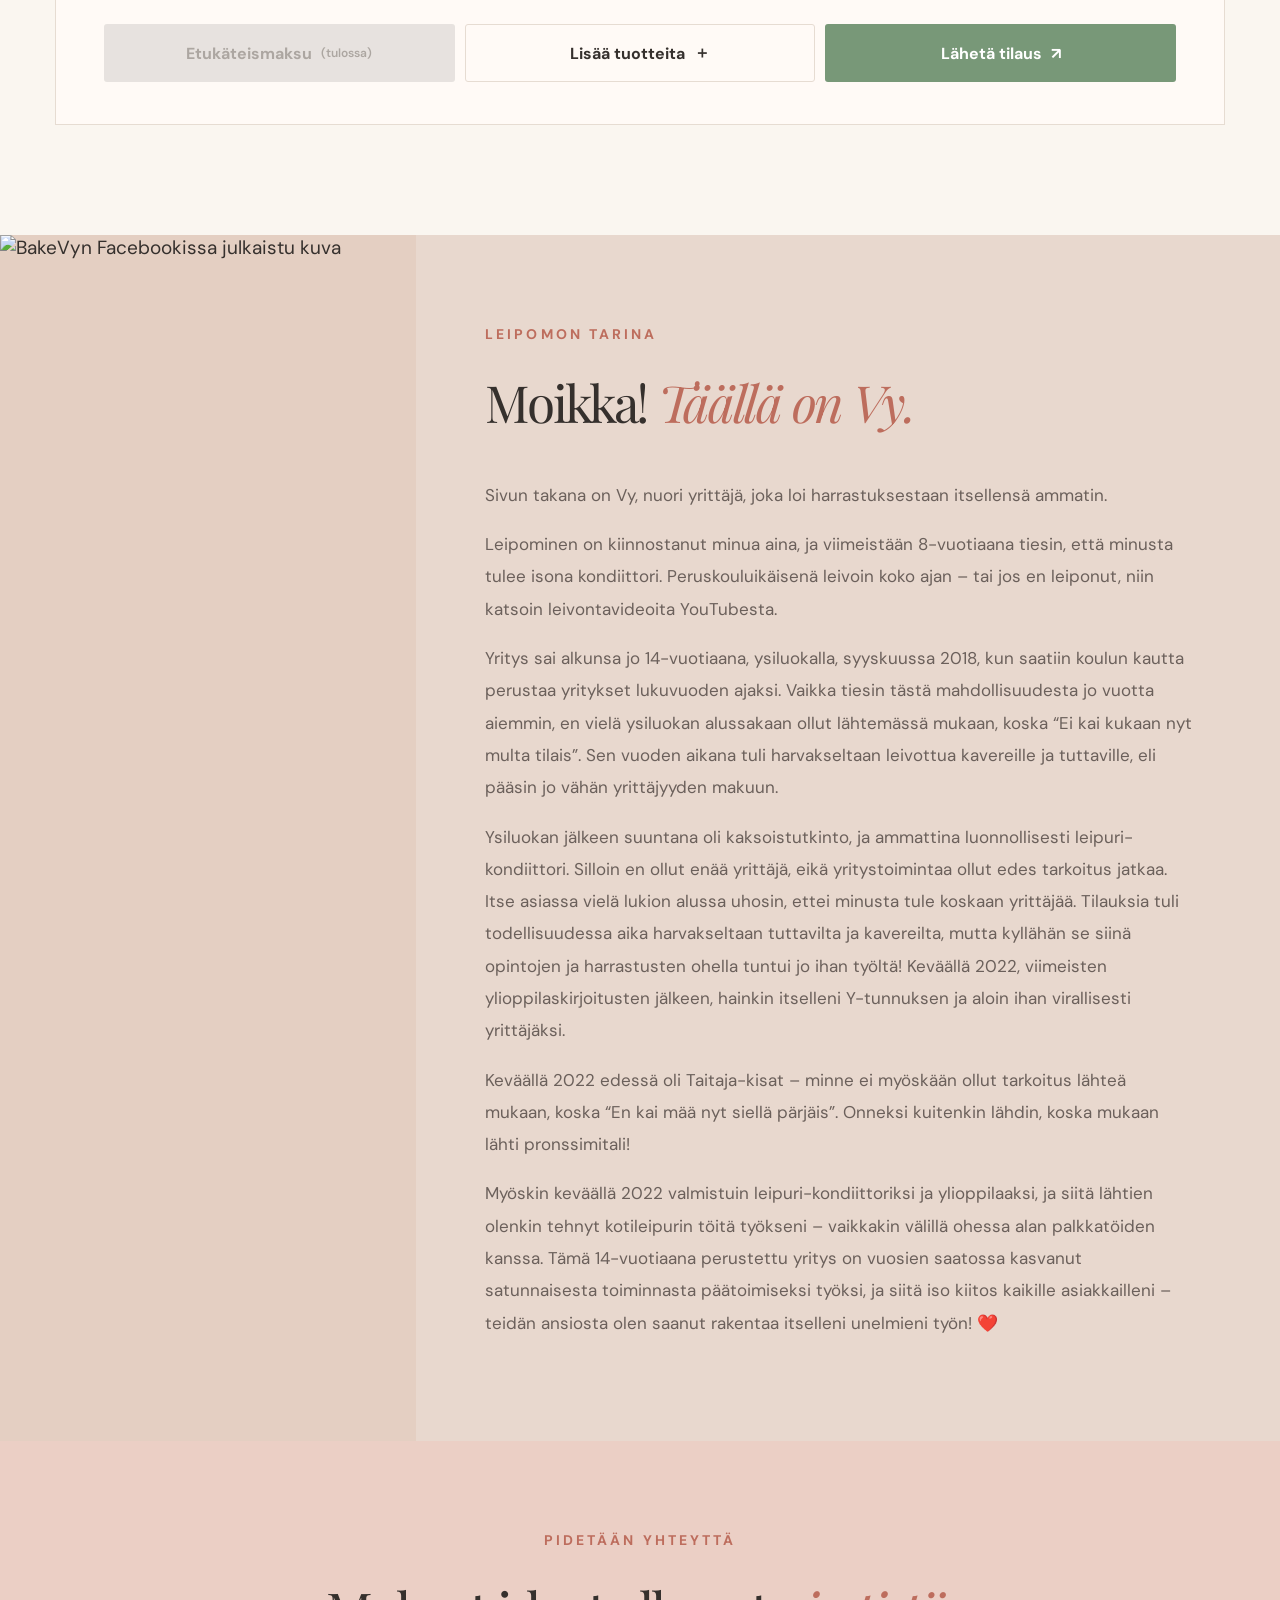
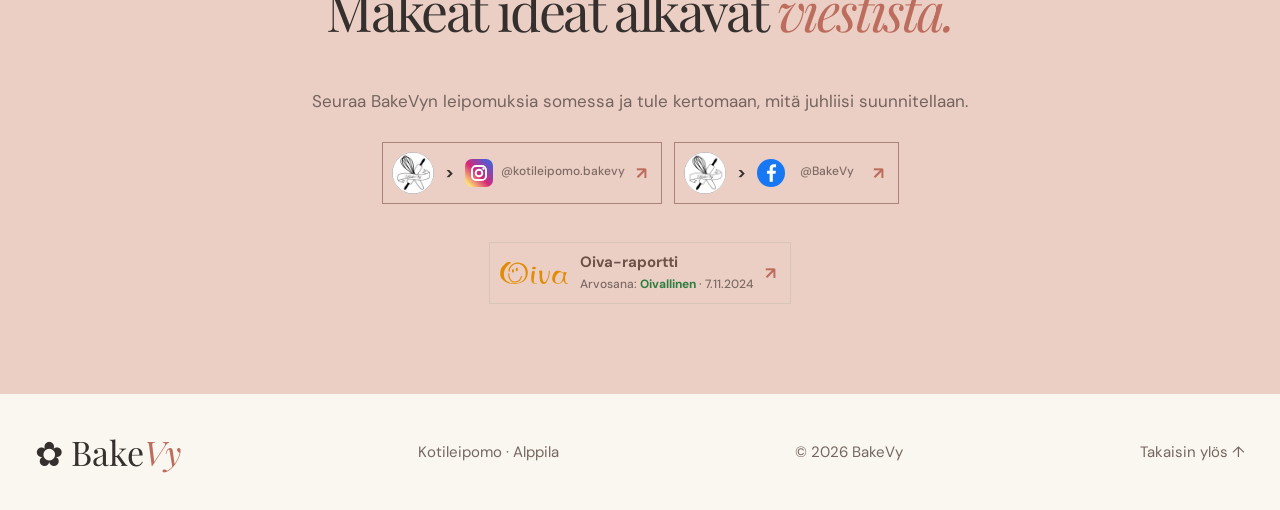
==== commit e614d4d1: "Require cake selection before adding to cart" ====
--- a/index.html
+++ b/index.html
@@ -469,8 +469,14 @@
                   <span>Hinta-arvio <small>Ei sitova tarjous</small></span
                   ><strong id="totalPrice">45 €</strong>
                 </div>
-                <button type="button" class="btn btn-dark full" id="addToCart">
-                  Lisää ostoskoriin <span>＋</span></button
+                <button
+                  type="button"
+                  class="btn btn-dark full"
+                  id="addToCart"
+                  disabled
+                >
+                  Valitse kakku ylhäältä ensin
+                </button>
                 ><small>Voit lisätä useita kakkuja samaan tilaukseen.</small>
               </div>
             </div>
--- a/styles.css
+++ b/styles.css
@@ -150,6 +150,11 @@
   padding: 13px 14px;
   resize: vertical;
 }
+.btn:disabled {
+  cursor: not-allowed;
+  opacity: 0.6;
+  transform: none;
+}
 
 @media (max-width: 760px) {
   .cake-gallery-track {
